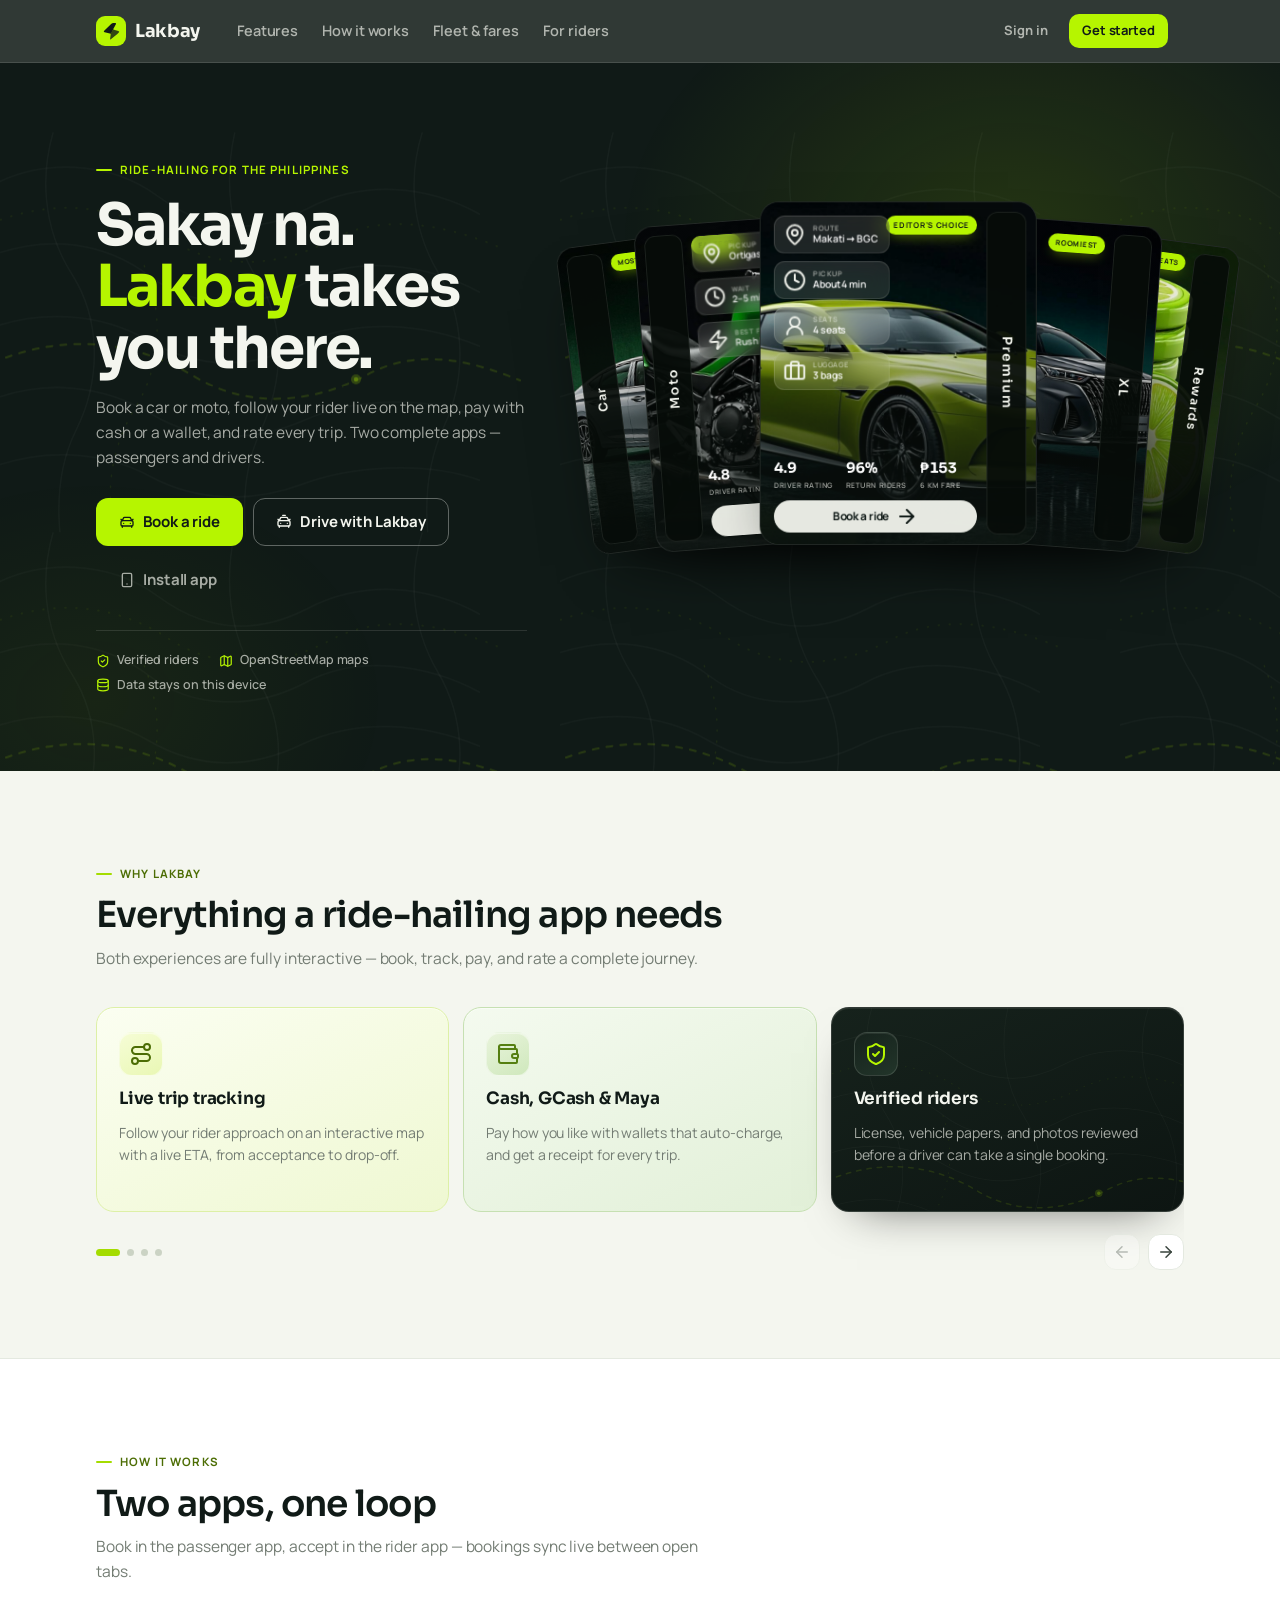
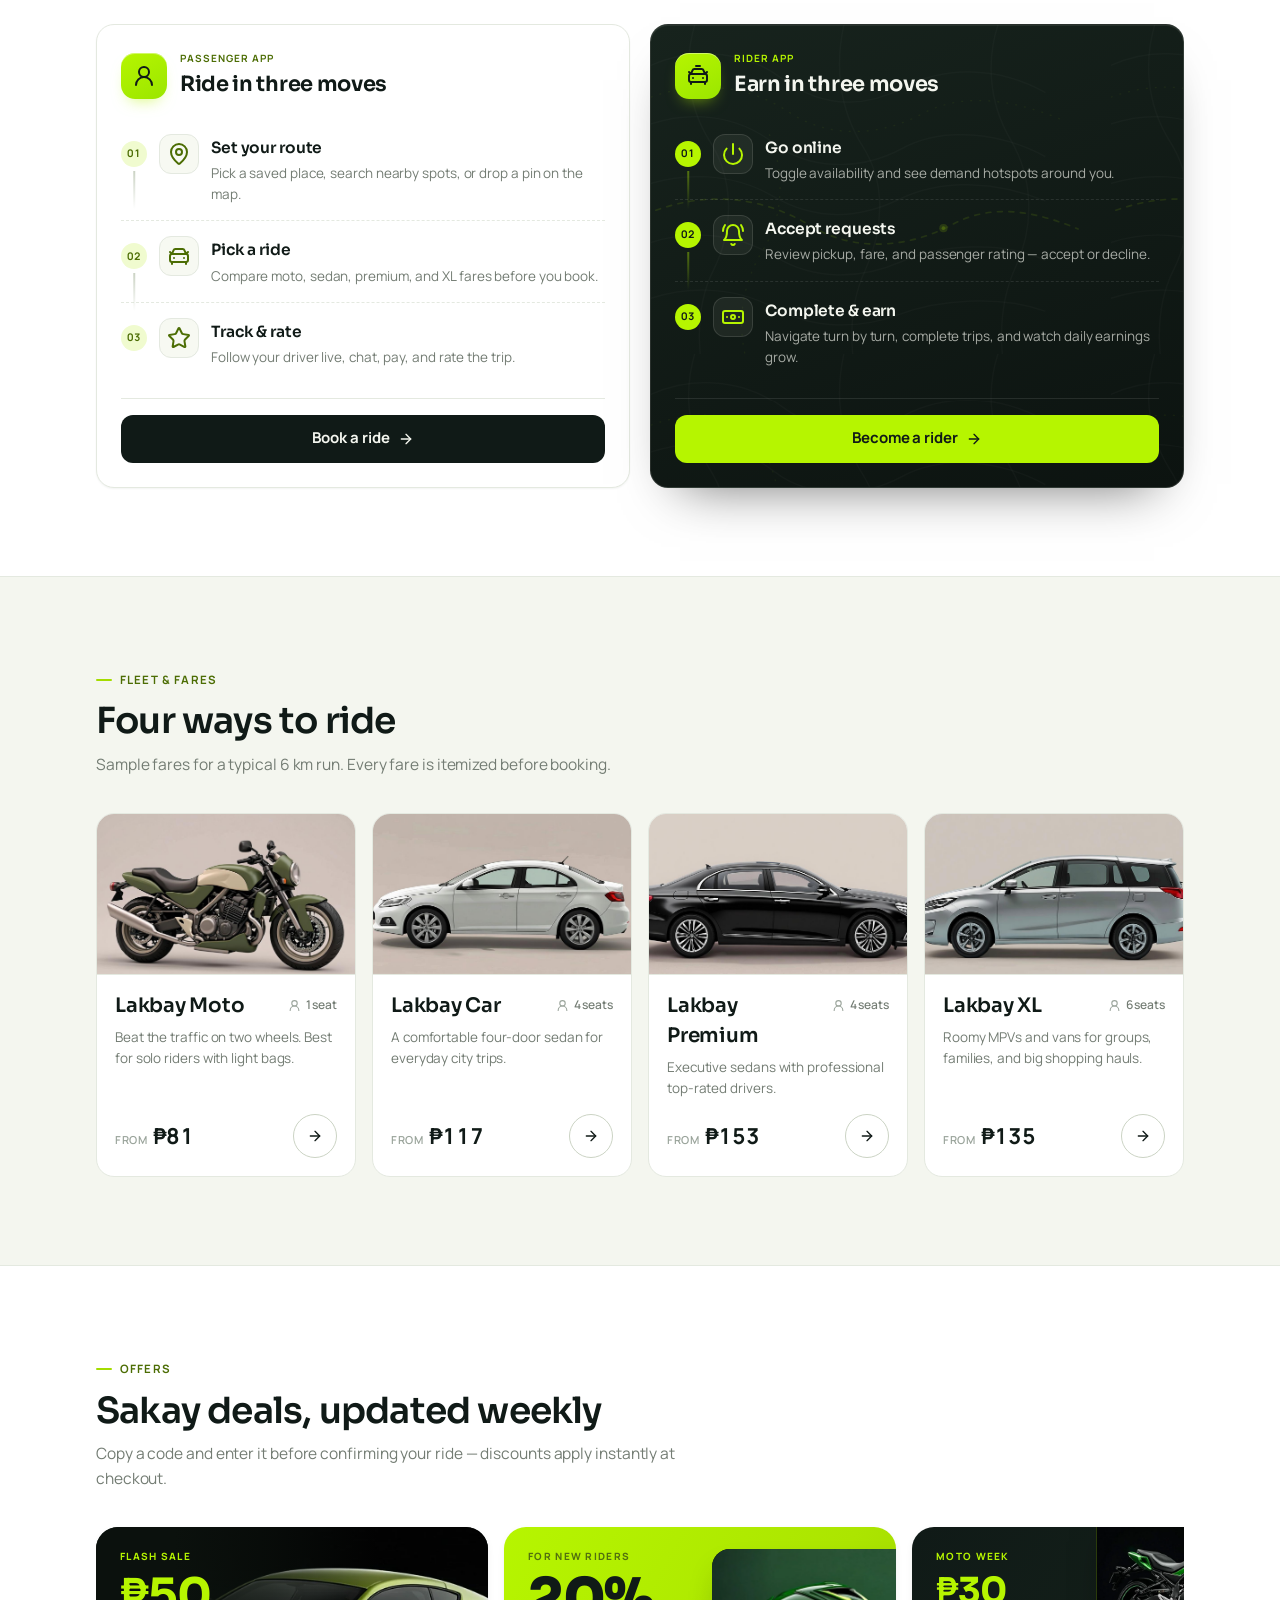
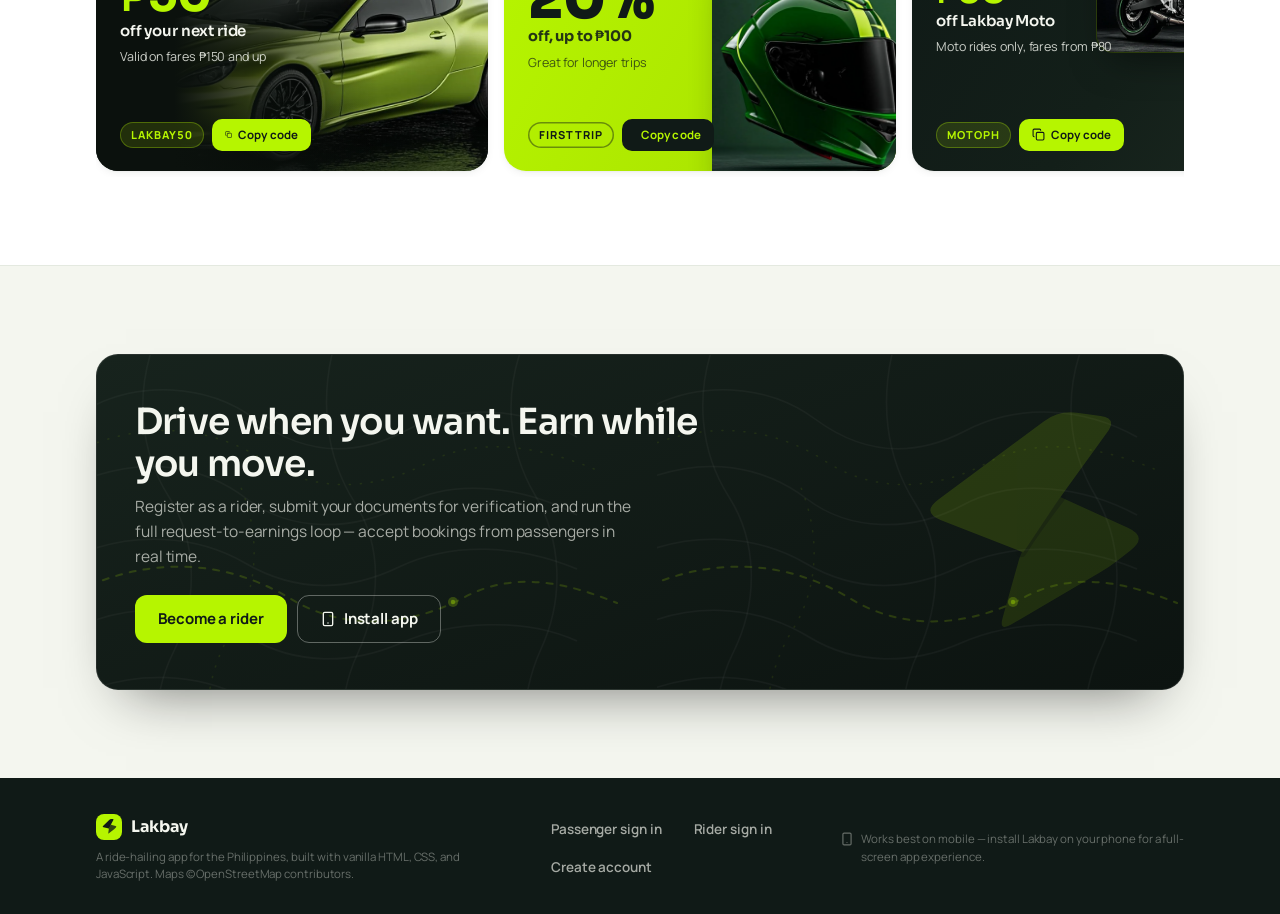
==== index.html @ 4a98565a "Initial commit: Lakbay ride-hailing web app with CI/CD" ====
<!DOCTYPE html>
<html lang="en">
<head>
  <meta charset="UTF-8" />
  <meta name="viewport" content="width=device-width, initial-scale=1, viewport-fit=cover" />
  <meta name="description" content="Lakbay — book rides across the city or drive and earn with the Lakbay rider app." />
  <title>Lakbay — Your ride, anywhere in the city</title>
  <meta name="theme-color" content="#101A17" />
  <link rel="icon" href="assets/logo/favicon.svg" type="image/svg+xml" />
  <link rel="manifest" href="manifest.webmanifest" />
  <link rel="apple-touch-icon" href="assets/logo/apple-touch-icon.png" />
  <meta property="og:title" content="Lakbay — Your ride, anywhere in the city" />
  <meta property="og:description" content="Book rides across the city or drive and earn with the Lakbay rider app." />
  <meta property="og:image" content="assets/brand-kit/lakbay-og-image.png" />
  <meta name="mobile-web-app-capable" content="yes" />
  <meta name="apple-mobile-web-app-capable" content="yes" />
  <meta name="apple-mobile-web-app-status-bar-style" content="default" />
  <meta name="apple-mobile-web-app-title" content="Lakbay" />
  <!-- Self-hosted typography — Sora + Manrope (no third-party CDN) -->
  <link rel="preload" href="assets/fonts/manrope-latin-wght-normal.woff2" as="font" type="font/woff2" crossorigin />
  <link rel="preload" href="assets/fonts/sora-latin-wght-normal.woff2" as="font" type="font/woff2" crossorigin />
  <link rel="stylesheet" href="css/fonts.css" />
  <link rel="stylesheet" href="css/global.css" />
  <link rel="stylesheet" href="css/components.css" />
  <link rel="stylesheet" href="css/landing.css" />
  <script src="vendor/lucide.min.js"></script>
</head>
<body>
  <!-- All landing + auth views are rendered into #auth-root by js/auth/main.js -->
  <div id="auth-root"></div>
  <script>if ('serviceWorker' in navigator) { window.addEventListener('load', function () { navigator.serviceWorker.register('sw.js', { scope: './' }).catch(function () {}); }); }</script>
  <script type="module" src="js/auth/main.js"></script>
</body>
</html>
---- css/fonts.css ----
/* ==========================================================================
   Lakbay — Self-hosted typography
   Sora (display) + Manrope (UI) as local variable woff2 files — no Google
   Fonts CDN, works offline (service-worker cached), zero third-party calls.

   Files: assets/fonts/{family}-{subset}-wght-normal.woff2 (variable weight)
   Scale: Sora 100–800 wght axis / Manrope 200–800 wght axis, so every
   weight used by the design system (400/500/550/600/650/700/800) renders
   from a single file per subset.

   Both faces are licensed under the SIL Open Font License 1.1
   (Sora © Jonathan Barnbrook; Manrope © Mikhail Sharanda).
   ========================================================================== */

/* ---------- Sora — display face: hero, section & card headings, brand word ---------- */
@font-face {
  font-family: "Sora";
  font-style: normal;
  font-weight: 100 800;
  font-display: swap;
  src: url("../assets/fonts/sora-latin-ext-wght-normal.woff2") format("woff2");
  unicode-range: U+0100-02BA, U+02BD-02C5, U+02C7-02CC, U+02CE-02D7, U+02DD-02FF, U+0304, U+0308, U+0329, U+1D00-1DBF, U+1E00-1E9F, U+1EF2-1EFF, U+2020, U+20A0-20AB, U+20AD-20C0, U+2113, U+2C60-2C7F, U+A720-A7FF;
}
@font-face {
  font-family: "Sora";
  font-style: normal;
  font-weight: 100 800;
  font-display: swap;
  src: url("../assets/fonts/sora-latin-wght-normal.woff2") format("woff2");
  unicode-range: U+0000-00FF, U+0131, U+0152-0153, U+02BB-02BC, U+02C6, U+02DA, U+02DC, U+0304, U+0308, U+0329, U+2000-206F, U+20AC, U+2122, U+2191, U+2193, U+2212, U+2215, U+FEFF, U+FFFD;
}

/* ---------- Manrope — UI face: body, navigation, buttons, prices ---------- */
@font-face {
  font-family: "Manrope";
  font-style: normal;
  font-weight: 200 800;
  font-display: swap;
  src: url("../assets/fonts/manrope-latin-ext-wght-normal.woff2") format("woff2");
  unicode-range: U+0100-02BA, U+02BD-02C5, U+02C7-02CC, U+02CE-02D7, U+02DD-02FF, U+0304, U+0308, U+0329, U+1D00-1DBF, U+1E00-1E9F, U+1EF2-1EFF, U+2020, U+20A0-20AB, U+20AD-20C0, U+2113, U+2C60-2C7F, U+A720-A7FF;
}
@font-face {
  font-family: "Manrope";
  font-style: normal;
  font-weight: 200 800;
  font-display: swap;
  src: url("../assets/fonts/manrope-latin-wght-normal.woff2") format("woff2");
  unicode-range: U+0000-00FF, U+0131, U+0152-0153, U+02BB-02BC, U+02C6, U+02DA, U+02DC, U+0304, U+0308, U+0329, U+2000-206F, U+20AC, U+2122, U+2191, U+2193, U+2212, U+2215, U+FEFF, U+FFFD;
}
---- css/global.css ----
/* ==========================================================================
   Lakbay — Global design system
   Tokens, reset, typography, motion system, app shell layout, utilities.
   Brand: Electric Lime (#B6F500) on Midnight Green (#101A17) + Ice White
   (#F4F6EF). Type: Sora (display) / Manrope (UI).
   Design principles: lime is a strategic highlight, never wallpaper;
   dark foundations carry the premium feel; light surfaces stay clean.
   ========================================================================== */

/* ---------- Tokens ---------- */
:root {
  /* Electric Lime — the brand highlight. Fills, active states, map routes.
     Never used as large background on light pages, never behind white text. */
  --c-primary: #B6F500;
  --c-primary-hover: #A4DC00;
  --c-primary-ink: #4C6D04;   /* lime-family ink for text/icons on light surfaces */
  --c-primary-soft: #F0FBCF;  /* soft lime wash — focus rings, selected rows */
  --c-primary-softer: #F8FEE6;
  /* Legacy aliases — old token names kept until every rule is migrated */
  --c-primary-strong: #A4DC00;
  --c-primary-deep: #4C6D04;

  /* Midnight foundation — dark bands, footer, CTA, dark cards */
  --c-dark: #101A17;
  --c-dark-2: #202B25;
  --c-dark-3: #2C3A32;
  --c-on-dark: #F4F6EF;
  --c-on-dark-2: rgba(244, 246, 239, 0.66);
  --c-on-dark-3: rgba(244, 246, 239, 0.38);
  --c-line-dark: rgba(244, 246, 239, 0.12);

  /* Warm accent — ratings and financial highlights only */
  --c-accent: #E8A13A;
  --c-accent-soft: #FBF1E1;
  --c-accent-strong: #B7791F;

  /* Ink (text) — midnight doubles as the ink color */
  --c-ink: #101A17;
  --c-ink-2: #39443D;
  --c-ink-3: #737C73;
  --c-ink-4: #9AA49B;

  /* Lines & surfaces */
  --c-line: #E4E9E0;
  --c-line-strong: #CBD3C4;
  --c-bg: #F4F6EF;
  --c-surface: #FFFFFF;
  --c-surface-2: #F7F9F2;
  --c-surface-3: #ECF0E5;

  /* Semantic */
  --c-success: #557F11;
  --c-success-soft: #F0FAD6;
  --c-danger: #D14343;
  --c-danger-soft: #FBE9E9;
  --c-warn: #B7791F;
  --c-warn-soft: #FBF0DC;
  --c-info-soft: #F0F2EC;

  /* Radii — buttons/inputs 10–14, cards 16–24, overlays 18–24 */
  --r-xs: 6px;
  --r-sm: 10px;
  --r-md: 12px;
  --r-lg: 18px;
  --r-xl: 22px;
  --r-full: 999px;

  /* Shadows — quiet, layered, rare */
  --sh-1: 0 1px 2px rgba(23, 34, 29, 0.05);
  --sh-2: 0 1px 2px rgba(23, 34, 29, 0.04), 0 3px 10px -2px rgba(23, 34, 29, 0.08);
  --sh-3: 0 4px 12px -2px rgba(23, 34, 29, 0.08), 0 20px 44px -16px rgba(23, 34, 29, 0.2);
  --sh-pop: 0 0 0 1px var(--c-line), 0 12px 32px -8px rgba(23, 34, 29, 0.16);

  /* Type — Sora (display) + Manrope (UI), self-hosted in assets/fonts */
  --font-ui: "Manrope", "Segoe UI", system-ui, -apple-system, sans-serif;
  --font-display: "Sora", "Manrope", "Segoe UI", system-ui, sans-serif;
  --fs-xs: 11.5px;
  --fs-sm: 12.75px;
  --fs-md: 14px;
  --fs-lg: 15.5px;
  --fs-xl: 18px;
  --fs-2xl: 22px;
  --fs-3xl: 28px;

  /* Typography scale — the Lakbay type ramp
     Hero heading    Sora 700    48–64px   (clamp floors at 36px on small screens)
     Section heading Sora 600    30–36px
     Card heading    Sora 600    20–24px
     Navigation      Manrope 600 14–15px
     Body text       Manrope 400 14–16px   (--fs-md / --fs-lg)
     Buttons         Manrope 700 14–15px
     Prices          Manrope 700 20–28px */
  --fs-hero: clamp(36px, 5.6vw, 64px);
  --fs-section: clamp(26px, 3.1vw, 36px);
  --fs-card-h: 20px;
  --fs-nav: 14.5px;
  --fs-btn: 14.5px;
  --fs-price: 22px;

  /* Spacing scale — 4 · 8 · 12 · 16 · 24 · 32 · 48 · 64 */
  --space-1: 4px;
  --space-2: 8px;
  --space-3: 12px;
  --space-4: 16px;
  --space-5: 24px;
  --space-6: 32px;
  --space-7: 48px;
  --space-8: 64px;

  /* Motion system — durations */
  --motion-instant: 100ms;
  --motion-fast: 150ms;
  --motion-normal: 220ms;
  --motion-moderate: 320ms;
  --motion-slow: 450ms;

  /* Motion system — easing */
  --ease-standard: cubic-bezier(0.2, 0, 0, 1);
  --ease-enter: cubic-bezier(0, 0, 0.2, 1);
  --ease-exit: cubic-bezier(0.4, 0, 1, 1);
  --ease-emphasized: cubic-bezier(0.2, 0.8, 0.2, 1);

  /* Motion system — distances */
  --motion-distance-sm: 6px;
  --motion-distance-md: 14px;
  --motion-distance-lg: 24px;

  /* Legacy aliases (kept so existing rules transition smoothly) */
  --tr-fast: var(--motion-fast) var(--ease-standard);
  --tr-med: var(--motion-normal) var(--ease-standard);

  /* Layout */
  --sidebar-w: 232px;
  --header-h: 58px;
  --bottomnav-h: 60px;
}

/* ---------- Reset ---------- */
*, *::before, *::after { box-sizing: border-box; }
* { margin: 0; padding: 0; }
html { -webkit-text-size-adjust: 100%; scroll-behavior: smooth; }
body {
  font-family: var(--font-ui);
  font-size: var(--fs-md);
  line-height: 1.5;
  letter-spacing: -0.006em;
  color: var(--c-ink);
  background: var(--c-bg);
  -webkit-font-smoothing: antialiased;
  text-rendering: optimizeLegibility;
}
img, svg, video { display: block; max-width: 100%; }
button, input, select, textarea { font: inherit; color: inherit; letter-spacing: inherit; }
button { background: none; border: 0; cursor: pointer; }
a { color: var(--c-primary-ink); text-decoration: none; }
a:hover { text-decoration: underline; }
ul, ol { list-style: none; }
strong { font-weight: 650; }
:focus-visible { outline: 2px solid var(--c-primary-hover); outline-offset: 2px; border-radius: 4px; }
::selection { background: rgba(182, 245, 0, 0.35); color: var(--c-dark); }
::placeholder { color: var(--c-ink-4); opacity: 1; }
[hidden] { display: none !important; }

/* Scrollbars */
* { scrollbar-width: thin; scrollbar-color: var(--c-line-strong) transparent; }
*::-webkit-scrollbar { width: 8px; height: 8px; }
*::-webkit-scrollbar-track { background: transparent; }
*::-webkit-scrollbar-thumb { background: var(--c-line-strong); border-radius: var(--r-full); }
*::-webkit-scrollbar-thumb:hover { background: var(--c-ink-4); }

/* Section headings use the display face */
h1, h2, h3 { font-family: var(--font-display); }

/* ---------- Typography scale ---------- */
.t-display { font-family: var(--font-display); font-size: var(--fs-3xl); font-weight: 700; letter-spacing: -0.022em; line-height: 1.15; }
.t-title   { font-family: var(--font-display); font-size: var(--fs-2xl); font-weight: 600; letter-spacing: -0.018em; line-height: 1.22; }
.t-h2      { font-family: var(--font-display); font-size: var(--fs-xl); font-weight: 600; letter-spacing: -0.014em; line-height: 1.28; }
.t-h3      { font-family: var(--font-display); font-size: var(--fs-lg); font-weight: 600; line-height: 1.32; }
.t-body    { font-size: var(--fs-md); font-weight: 400; }
.t-small   { font-size: var(--fs-sm); color: var(--c-ink-3); }
.t-xs      { font-size: var(--fs-xs); color: var(--c-ink-4); }
.t-muted   { color: var(--c-ink-3); }
.t-strong  { font-weight: 600; }
.t-num     { font-variant-numeric: tabular-nums; }

/* Small-caps section label — typography instead of pills */
.t-overline {
  font-size: 11px; font-weight: 650; letter-spacing: 0.08em;
  text-transform: uppercase; color: var(--c-ink-4);
}

/* ---------- Layout primitives ---------- */
.page { min-height: 100vh; display: flex; flex-direction: column; }
.container { width: 100%; max-width: 1128px; margin: 0 auto; padding: 0 20px; }
.row { display: flex; align-items: center; gap: 10px; }
.row-between { display: flex; align-items: center; justify-content: space-between; gap: 10px; }
.col { display: flex; flex-direction: column; gap: 10px; }
.grid { display: grid; gap: 12px; }
.grow { flex: 1 1 auto; min-width: 0; }
.spacer { flex: 1; }
.stack-4 > * + * { margin-top: 4px; }
.stack-8 > * + * { margin-top: 8px; }
.stack-12 > * + * { margin-top: 12px; }
.stack-16 > * + * { margin-top: 16px; }
.stack-24 > * + * { margin-top: 24px; }
.mt-4 { margin-top: 4px; } .mt-8 { margin-top: 8px; } .mt-12 { margin-top: 12px; }
.mt-16 { margin-top: 16px; } .mt-24 { margin-top: 24px; }
.mb-8 { margin-bottom: 8px; } .mb-12 { margin-bottom: 12px; } .mb-16 { margin-bottom: 16px; }
.center { text-align: center; }
.nowrap { white-space: nowrap; }
.clamp-1 { overflow: hidden; text-overflow: ellipsis; white-space: nowrap; }
.clamp-2 { display: -webkit-box; -webkit-line-clamp: 2; -webkit-box-orient: vertical; overflow: hidden; }
.hide-mobile { display: initial; }
.only-mobile { display: none; }

/* Section header pattern */
.section-head { display: flex; align-items: baseline; justify-content: space-between; gap: 12px; margin: 22px 0 10px; }
.section-head h3 { font-size: var(--fs-lg); font-weight: 600; letter-spacing: -0.01em; }

/* Visually hidden (a11y) */
.sr-only {
  position: absolute; width: 1px; height: 1px; margin: -1px;
  clip: rect(0 0 0 0); overflow: hidden; white-space: nowrap; border: 0; padding: 0;
}

/* ==========================================================================
   MOTION SYSTEM — shared keyframes & entrance choreography
   ========================================================================== */
@keyframes lb-fade-up {
  from { opacity: 0; transform: translateY(var(--motion-distance-md)); }
  to   { opacity: 1; transform: translateY(0); }
}
@keyframes lb-fade-in {
  from { opacity: 0; }
  to   { opacity: 1; }
}
@keyframes lb-scale-in {
  from { opacity: 0; transform: scale(0.97); }
  to   { opacity: 1; transform: scale(1); }
}

/* Page-load entrance: header settles first, content follows in sequence.
   Runs once per reload; internal navigation uses view transitions instead. */
.lb-boot .lb-header { animation: lb-fade-in var(--motion-normal) var(--ease-enter) both; }
.lb-boot .lb-hero .lb-hero-copy > * { animation: lb-fade-up var(--motion-moderate) var(--ease-enter) both; }
.lb-boot .lb-hero .lb-hero-copy > *:nth-child(1) { animation-delay: 40ms; }
.lb-boot .lb-hero .lb-hero-copy > *:nth-child(2) { animation-delay: 90ms; }
.lb-boot .lb-hero .lb-hero-copy > *:nth-child(3) { animation-delay: 140ms; }
.lb-boot .lb-hero .lb-hero-copy > *:nth-child(4) { animation-delay: 190ms; }
.lb-boot .lb-hero .lb-hero-copy > *:nth-child(5) { animation-delay: 240ms; }
.lb-boot .lb-hero .lb-hero-art { animation: lb-fade-up var(--motion-slow) var(--ease-enter) 160ms both; }
.lb-boot .lb-auth-card { animation: lb-fade-up var(--motion-moderate) var(--ease-enter) both; }

/* App shell entrance */
.app-boot .app-sidebar { animation: lb-fade-in var(--motion-normal) var(--ease-enter) both; }
.app-boot .app-header { animation: lb-fade-in var(--motion-normal) var(--ease-enter) both; }
.app-boot .app-bottomnav { animation: lb-fade-in var(--motion-normal) var(--ease-enter) both; }
.app-boot .app-view > .cl-stack > *,
.app-boot .app-view > .rd-stack > *,
.app-boot .app-view > * { animation: lb-fade-up var(--motion-moderate) var(--ease-enter) both; }
.app-boot .app-view > .cl-stack > *:nth-child(1), .app-boot .app-view > .rd-stack > *:nth-child(1), .app-boot .app-view > *:nth-child(1) { animation-delay: 30ms; }
.app-boot .app-view > .cl-stack > *:nth-child(2), .app-boot .app-view > .rd-stack > *:nth-child(2), .app-boot .app-view > *:nth-child(2) { animation-delay: 70ms; }
.app-boot .app-view > .cl-stack > *:nth-child(3), .app-boot .app-view > .rd-stack > *:nth-child(3), .app-boot .app-view > *:nth-child(3) { animation-delay: 110ms; }
.app-boot .app-view > .cl-stack > *:nth-child(4), .app-boot .app-view > .rd-stack > *:nth-child(4), .app-boot .app-view > *:nth-child(4) { animation-delay: 150ms; }
.app-boot .app-view > .cl-stack > *:nth-child(n+5), .app-boot .app-view > .rd-stack > *:nth-child(n+5) { animation-delay: 190ms; }
.app-boot.app-ready .app-view > * { animation: none; }

/* Scroll reveal — subtle, opt-in via [data-reveal] */
[data-reveal] { opacity: 0; transform: translateY(var(--motion-distance-md)); }
[data-reveal].revealed {
  opacity: 1; transform: translateY(0);
  transition: opacity var(--motion-moderate) var(--ease-enter), transform var(--motion-moderate) var(--ease-enter);
  transition-delay: var(--reveal-delay, 0ms);
}
.no-io [data-reveal] { opacity: 1; transform: none; }

/* View Transitions API — subtle cross-fade with slight rise */
@view-transition { navigation: auto; }
::view-transition-old(view-root) { animation: vt-out var(--motion-fast) var(--ease-exit) both; }
::view-transition-new(view-root) { animation: vt-in var(--motion-normal) var(--ease-enter) both; }
@keyframes vt-out { to { opacity: 0; transform: translateY(-4px); } }
@keyframes vt-in { from { opacity: 0; transform: translateY(6px); } }
::view-transition-old(root), ::view-transition-new(root) { animation-duration: var(--motion-fast); }

/* ---------- Reduced motion ---------- */
@media (prefers-reduced-motion: reduce) {
  *, *::before, *::after {
    scroll-behavior: auto !important;
    animation-duration: 0.01ms !important;
    animation-iteration-count: 1 !important;
    transition-duration: 0.01ms !important;
  }
  [data-reveal] { opacity: 1; transform: none; }
}

/* ---------- App shell (client.html / rider.html) ---------- */
.app-shell { min-height: 100vh; display: flex; background: var(--c-bg); }
.app-sidebar {
  display: none;
  width: var(--sidebar-w); flex-shrink: 0;
  background: var(--c-surface);
  border-right: 1px solid var(--c-line);
  position: sticky; top: 0;
  height: 100vh;
  flex-direction: column;
  padding: 16px 14px;
}
.app-sidebar .brand { display: flex; align-items: center; gap: 10px; padding: 4px 8px 18px; }
.app-sidebar nav { display: flex; flex-direction: column; gap: 2px; flex: 1; }
.app-sidebar .side-foot { border-top: 1px solid var(--c-line); padding-top: 12px; margin-top: 12px; display: flex; flex-direction: column; gap: 3px; }

.nav-item {
  display: flex; align-items: center; gap: 11px;
  padding: 9px 12px; border-radius: var(--r-md);
  font-size: var(--fs-md); font-weight: 500; color: var(--c-ink-3);
  transition: background var(--motion-fast) var(--ease-standard), color var(--motion-fast) var(--ease-standard);
  width: 100%; text-align: left;
}
.nav-item i, .nav-item svg { width: 18px; height: 18px; flex-shrink: 0; transition: color var(--motion-fast) var(--ease-standard); }
.nav-item:hover { background: var(--c-surface-2); color: var(--c-ink); text-decoration: none; }
.nav-item.active { background: var(--c-primary-soft); color: var(--c-primary-deep); font-weight: 600; }
.nav-item.active i, .nav-item.active svg { color: var(--c-primary-ink); }
.nav-item .nav-badge {
  margin-left: auto; background: var(--c-danger); color: #fff;
  font-size: 10.5px; font-weight: 600; min-width: 18px; height: 18px;
  border-radius: var(--r-full); display: inline-flex; align-items: center; justify-content: center; padding: 0 5px;
}

.app-main { flex: 1 1 auto; min-width: 0; display: flex; flex-direction: column; }
.app-header {
  position: sticky; top: 0; z-index: 40;
  height: calc(var(--header-h) + env(safe-area-inset-top, 0px));
  background: rgba(255, 255, 255, 0.88);
  backdrop-filter: blur(12px);
  -webkit-backdrop-filter: blur(12px);
  border-bottom: 1px solid var(--c-line);
  display: flex; align-items: center; gap: 10px;
  padding: 0 16px;
  padding-top: env(safe-area-inset-top, 0px);
}
.app-header .hdr-title { font-size: var(--fs-lg); font-weight: 600; letter-spacing: -0.01em; }
.app-header .hdr-sub { font-size: var(--fs-xs); color: var(--c-ink-4); }
.app-view { flex: 1 1 auto; min-width: 0; padding: 18px 16px 28px; view-transition-name: view-root; }
.app-view--flush { padding: 0; }

.app-bottomnav {
  position: fixed; bottom: 0; left: 0; right: 0; z-index: 40;
  height: calc(var(--bottomnav-h) + env(safe-area-inset-bottom, 0px));
  padding-bottom: env(safe-area-inset-bottom, 0px);
  background: rgba(255, 255, 255, 0.94);
  backdrop-filter: blur(12px);
  -webkit-backdrop-filter: blur(12px);
  border-top: 1px solid var(--c-line);
  display: flex; align-items: stretch;
}
.app-bottomnav a, .app-bottomnav button {
  flex: 1; display: flex; flex-direction: column; align-items: center; justify-content: center;
  gap: 3px; font-size: 10.5px; font-weight: 550; color: var(--c-ink-4);
  position: relative; transition: color var(--motion-fast) var(--ease-standard);
}
.app-bottomnav i, .app-bottomnav svg { width: 20px; height: 20px; transition: transform var(--motion-normal) var(--ease-emphasized); }
.app-bottomnav .active { color: var(--c-primary-deep); }
.app-bottomnav .active i, .app-bottomnav .active svg { transform: translateY(-1px); }
.app-bottomnav .nav-badge {
  position: absolute; top: 7px; left: calc(50% + 4px);
  background: var(--c-danger); color: #fff; font-size: 9.5px; font-weight: 600;
  min-width: 16px; height: 16px; border-radius: var(--r-full);
  display: inline-flex; align-items: center; justify-content: center; padding: 0 4px;
}

@media (min-width: 1024px) {
  .app-sidebar { display: flex; }
  .app-bottomnav { display: none; }
  .app-view { padding: 24px 28px 40px; }
  .app-header { padding: 0 28px; }
}
@media (max-width: 599px) {
  .hide-mobile { display: none !important; }
  .only-mobile { display: initial; }
  .app-view:not(.app-view--flush) { padding-bottom: calc(var(--bottomnav-h) + env(safe-area-inset-bottom, 0px) + 20px); }
}

/* ---------- Brand ---------- */
.brand-logo { display: inline-flex; align-items: center; gap: 9px; }
.brand-logo .logo-mark {
  width: 28px; height: 28px; border-radius: 9px;
  background: var(--c-dark); color: var(--c-lime, var(--c-primary));
  display: inline-flex; align-items: center; justify-content: center;
  flex-shrink: 0;
}
.brand-logo .logo-mark svg { width: 16px; height: 16px; }
.brand-logo .logo-word { font-family: var(--font-display); font-size: 16.5px; font-weight: 700; letter-spacing: -0.02em; color: var(--c-ink); }
.brand-logo .logo-word em { font-style: normal; color: inherit; }
.brand-logo.on-dark .logo-word { color: #fff; }

/* ==========================================================================
   BRAND ASSET KIT — reusable graphic elements
   Motion streaks · route pattern · oversized bolt · directional stripes
   These keep Lakbay's surfaces feeling like one designed system.
   ========================================================================== */

/* Motion streaks — diagonal soft tubes for hero banners & dividers */
.brand-streaks {
  position: relative; overflow: hidden;
}
.brand-streaks::before {
  content: ""; position: absolute; inset: 0; pointer-events: none;
  background:
    radial-gradient(120px 120px at 85% 12%, rgba(182, 245, 0, 0.14), transparent 70%),
    repeating-linear-gradient(118deg,
      transparent 0 90px,
      rgba(244, 246, 239, 0.05) 90px 108px,
      transparent 108px 210px,
      rgba(182, 245, 0, 0.06) 210px 222px);
}

/* Route pattern — topographic-style route lines for dark bands.
   Ships as assets/brand/pattern-route.svg (light strokes on transparent). */
.brand-routes {
  position: relative; overflow: hidden;
}
.brand-routes::before {
  content: ""; position: absolute; inset: 0; pointer-events: none;
  background-image: url("../assets/brand/pattern-route.svg");
  background-size: 560px auto; background-repeat: repeat;
  opacity: 0.55;
}

/* Directional stripes — lime sweep for transitions & card edges */
.brand-sweep {
  position: relative; overflow: hidden;
}
.brand-sweep::after {
  content: ""; position: absolute; right: -12%; top: -40%; bottom: -40%; width: 34%;
  transform: rotate(24deg);
  background: linear-gradient(180deg, rgba(182, 245, 0, 0), rgba(182, 245, 0, 0.16), rgba(182, 245, 0, 0));
  pointer-events: none;
}

/* Oversized bolt watermark — campaign cards & brand storytelling.
   Pass color via `color`; size via font-size on the class root. */
.brand-bolt-mark {
  position: absolute; pointer-events: none; line-height: 0;
  opacity: 0.1;
}
.brand-bolt-mark svg { width: 100%; height: 100%; fill: currentColor; }

/* ---------- Location chip (header) ---------- */
.loc-chip {
  display: inline-flex; align-items: center; gap: 7px;
  max-width: 300px; padding: 6px 12px 6px 9px;
  background: var(--c-surface-2); border: 1px solid var(--c-line);
  border-radius: var(--r-full); font-size: var(--fs-sm); color: var(--c-ink-2);
  cursor: pointer; transition: border-color var(--motion-fast) var(--ease-standard), background var(--motion-fast) var(--ease-standard);
}
.loc-chip:hover { border-color: var(--c-line-strong); background: var(--c-surface-3); }
.loc-chip i, .loc-chip svg { width: 14px; height: 14px; color: var(--c-primary-ink); flex-shrink: 0; }
.loc-chip .loc-text { overflow: hidden; text-overflow: ellipsis; white-space: nowrap; }

/* ---------- Sim / demo disclosure ---------- */
.demo-note {
  display: flex; align-items: flex-start; gap: 8px;
  font-size: var(--fs-xs); color: var(--c-ink-3);
  background: var(--c-surface-2);
  border: 1px solid var(--c-line);
  padding: 9px 12px; border-radius: var(--r-md);
  line-height: 1.5;
}
.demo-note i, .demo-note svg { width: 13px; height: 13px; margin-top: 2px; flex-shrink: 0; color: var(--c-ink-4); }
.demo-note strong { color: var(--c-ink-2); font-weight: 600; }
---- css/components.css ----
/* ==========================================================================
   Lakbay — Reusable components
   Buttons, inputs, cards, badges, tabs, modals, sheets, toasts, etc.
   Refined: quieter surfaces, precise states, purposeful motion.
   ========================================================================== */

/* ---------- Buttons ---------- */
.btn {
  display: inline-flex; align-items: center; justify-content: center; gap: 8px;
  min-height: 42px; padding: 0 17px;
  border-radius: var(--r-md); border: 1px solid transparent;
  font-size: var(--fs-btn); font-weight: 700; letter-spacing: -0.006em;
  transition:
    background var(--motion-fast) var(--ease-standard),
    border-color var(--motion-fast) var(--ease-standard),
    box-shadow var(--motion-fast) var(--ease-standard),
    color var(--motion-fast) var(--ease-standard),
    transform var(--motion-instant) var(--ease-standard);
  user-select: none; white-space: nowrap;
}
.btn:active:not(:disabled) { transform: scale(0.98); }
.btn:disabled, .btn[aria-disabled="true"] { opacity: 0.5; cursor: not-allowed; transform: none; }
.btn i, .btn svg { width: 16px; height: 16px; flex-shrink: 0; }

.btn--primary { background: var(--c-primary); color: var(--c-dark); }
.btn--primary:hover:not(:disabled) { background: var(--c-primary-hover); }
.btn--primary.btn--loading::after { border-color: rgba(16, 26, 23, 0.25); border-top-color: var(--c-dark); }
.btn--accent { background: var(--c-accent-strong); color: #fff; }
.btn--accent:hover:not(:disabled) { background: #9A6818; }
.btn--dark { background: var(--c-dark); color: var(--c-on-dark); }
.btn--dark:hover:not(:disabled) { background: #1A2721; }
.btn--danger { background: var(--c-danger); color: #fff; }
.btn--danger:hover:not(:disabled) { background: #B93A3A; }
.btn--outline { background: var(--c-surface); border-color: var(--c-line-strong); color: var(--c-ink); }
.btn--outline:hover:not(:disabled) { border-color: var(--c-ink-4); background: var(--c-surface-2); }
.btn--ghost { background: transparent; color: var(--c-primary-ink); }
.btn--ghost:hover:not(:disabled) { background: var(--c-primary-soft); }
.btn--ghost-danger { background: transparent; color: var(--c-danger); }
.btn--ghost-danger:hover:not(:disabled) { background: var(--c-danger-soft); }
.btn--soft { background: var(--c-primary-soft); color: #3D5803; }
.btn--soft:hover:not(:disabled) { background: #E4F5B4; }
.btn--sm { min-height: 34px; padding: 0 12px; font-size: 13px; border-radius: var(--r-sm); gap: 6px; }
.btn--sm i, .btn--sm svg { width: 14px; height: 14px; }
.btn--lg { min-height: 48px; padding: 0 22px; font-size: 15px; }
.btn--block { width: 100%; }
.btn--loading { position: relative; color: transparent !important; pointer-events: none; }
.btn--loading::after {
  content: ""; position: absolute; inset: 0; margin: auto;
  width: 17px; height: 17px; border-radius: 50%;
  border: 2px solid rgba(255,255,255,0.35); border-top-color: #fff;
  animation: spin 0.7s linear infinite;
}
.btn--outline.btn--loading::after, .btn--ghost.btn--loading::after, .btn--soft.btn--loading::after {
  border-color: rgba(76, 109, 4, 0.25); border-top-color: var(--c-primary-ink);
}
@keyframes spin { to { transform: rotate(360deg); } }

.icon-btn {
  width: 36px; height: 36px; flex-shrink: 0;
  display: inline-flex; align-items: center; justify-content: center;
  border-radius: var(--r-md); color: var(--c-ink-2);
  border: 1px solid transparent; position: relative;
  transition: background var(--motion-fast) var(--ease-standard), border-color var(--motion-fast) var(--ease-standard);
}
.icon-btn:hover { background: var(--c-surface-2); color: var(--c-ink); }
.icon-btn i, .icon-btn svg { width: 18px; height: 18px; }
.icon-btn--bordered { border-color: var(--c-line); background: var(--c-surface); }
.icon-btn .dot-badge {
  position: absolute; top: 4px; right: 4px;
  min-width: 16px; height: 16px; padding: 0 4px;
  background: var(--c-danger); color: #fff; border-radius: var(--r-full);
  font-size: 9.5px; font-weight: 600; font-style: normal;
  display: inline-flex; align-items: center; justify-content: center;
  border: 2px solid var(--c-surface);
}
.icon-btn .dot-badge.dot-only { min-width: 9px; width: 9px; height: 9px; padding: 0; right: 7px; top: 7px; }

/* ---------- Form fields ---------- */
.field { display: flex; flex-direction: column; gap: 6px; margin-bottom: 4px; }
.field > label { font-size: var(--fs-sm); font-weight: 600; color: var(--c-ink-2); }
.field > label .req { color: var(--c-danger); margin-left: 2px; }
.input-wrap { position: relative; display: flex; align-items: center; }
.input-wrap > i, .input-wrap > svg {
  position: absolute; left: 12px; width: 16px; height: 16px; color: var(--c-ink-4); pointer-events: none;
}
.input, .select, .textarea {
  width: 100%; min-height: 42px; padding: 9px 12px;
  background: var(--c-surface); border: 1px solid var(--c-line-strong);
  border-radius: var(--r-md); font-size: var(--fs-md); color: var(--c-ink);
  transition: border-color var(--motion-fast) var(--ease-standard), box-shadow var(--motion-fast) var(--ease-standard);
}
.input-wrap .input { padding-left: 36px; }
.input:hover, .select:hover, .textarea:hover { border-color: var(--c-ink-4); }
.input:focus, .select:focus, .textarea:focus {
  outline: none; border-color: var(--c-primary); box-shadow: 0 0 0 3px var(--c-primary-soft);
}
.input:disabled, .select:disabled, .textarea:disabled { background: var(--c-surface-2); color: var(--c-ink-4); cursor: not-allowed; }
.input--error, .input--error:focus { border-color: var(--c-danger); box-shadow: 0 0 0 3px var(--c-danger-soft); }
.textarea { min-height: 84px; resize: vertical; }
.select {
  appearance: none; -webkit-appearance: none;
  background-image: url("data:image/svg+xml;charset=utf-8,%3Csvg xmlns='http://www.w3.org/2000/svg' width='16' height='16' viewBox='0 0 24 24' fill='none' stroke='%2366736D' stroke-width='2' stroke-linecap='round' stroke-linejoin='round'%3E%3Cpath d='m6 9 6 6 6-6'/%3E%3C/svg%3E");
  background-repeat: no-repeat; background-position: right 12px center;
  padding-right: 34px; cursor: pointer;
}
.input-hint { font-size: var(--fs-xs); color: var(--c-ink-4); }
.input-error-text { font-size: var(--fs-xs); color: var(--c-danger); display: flex; align-items: center; gap: 5px; }
.input-error-text i, .input-error-text svg { width: 12px; height: 12px; }
.field-foot { display: flex; justify-content: space-between; align-items: center; gap: 8px; }

/* password visibility toggle */
.pw-toggle {
  position: absolute; right: 5px; top: 50%; transform: translateY(-50%);
  width: 32px; height: 32px; display: inline-flex; align-items: center; justify-content: center;
  border-radius: var(--r-sm); color: var(--c-ink-4);
  transition: color var(--motion-fast) var(--ease-standard), background var(--motion-fast) var(--ease-standard);
}
.pw-toggle:hover { color: var(--c-ink-2); background: var(--c-surface-2); }
.pw-toggle i, .pw-toggle svg { width: 16px; height: 16px; }

/* checkbox + radio */
.check { display: flex; align-items: flex-start; gap: 10px; cursor: pointer; font-size: var(--fs-md); color: var(--c-ink-2); }
.check input { position: absolute; opacity: 0; width: 0; height: 0; }
.check .box {
  width: 18px; height: 18px; flex-shrink: 0; margin-top: 1px;
  border: 1px solid var(--c-line-strong); border-radius: var(--r-xs); background: var(--c-surface);
  display: inline-flex; align-items: center; justify-content: center;
  transition: background var(--motion-fast) var(--ease-standard), border-color var(--motion-fast) var(--ease-standard);
}
.check .box i, .check .box svg { width: 12px; height: 12px; color: var(--c-dark); opacity: 0; transform: scale(0.6); transition: opacity var(--motion-fast) var(--ease-enter), transform var(--motion-fast) var(--ease-emphasized); }
.check input:checked + .box { background: var(--c-primary); border-color: var(--c-primary); }
.check input:checked + .box i, .check input:checked + .box svg { opacity: 1; transform: scale(1); }
.check input:focus-visible + .box { outline: 2px solid var(--c-primary); outline-offset: 2px; }
.check--invalid .box { border-color: var(--c-danger); }

/* toggle switch */
.switch { position: relative; display: inline-flex; align-items: center; cursor: pointer; gap: 10px; }
.switch input { position: absolute; opacity: 0; width: 0; height: 0; }
.switch .track {
  width: 44px; height: 26px; border-radius: var(--r-full); background: var(--c-surface-3);
  border: 1px solid var(--c-line-strong); position: relative;
  transition: background var(--motion-normal) var(--ease-standard), border-color var(--motion-normal) var(--ease-standard);
  flex-shrink: 0;
}
.switch .track::after {
  content: ""; position: absolute; top: 2.5px; left: 3px;
  width: 19px; height: 19px; border-radius: 50%; background: #fff;
  box-shadow: var(--sh-1);
  transition: transform var(--motion-normal) var(--ease-emphasized);
}
.switch input:checked + .track { background: var(--c-primary); border-color: var(--c-primary); }
.switch input:checked + .track::after { transform: translateX(18px); }
.switch input:focus-visible + .track { outline: 2px solid var(--c-primary); outline-offset: 2px; }
.switch .sw-label { font-size: var(--fs-md); font-weight: 550; }
.switch--lg .track { width: 52px; height: 30px; }
.switch--lg .track::after { width: 22px; height: 22px; }
.switch--lg input:checked + .track::after { transform: translateX(22px); }

/* search field with clear */
.search-field { position: relative; display: flex; align-items: center; }
.search-field > i, .search-field > svg {
  position: absolute; left: 12px; width: 16px; height: 16px; color: var(--c-ink-4); pointer-events: none;
}
.search-field .input { padding-left: 36px; padding-right: 36px; }
.search-clear {
  position: absolute; right: 6px; width: 30px; height: 30px;
  display: inline-flex; align-items: center; justify-content: center;
  border-radius: 50%; color: var(--c-ink-4);
  transition: background var(--motion-fast) var(--ease-standard), color var(--motion-fast) var(--ease-standard), opacity var(--motion-fast) var(--ease-standard);
}
.search-clear:hover { background: var(--c-surface-2); color: var(--c-ink); }
.search-clear i, .search-clear svg { width: 14px; height: 14px; }

/* ---------- Cards & panels ---------- */
.card {
  background: var(--c-surface); border: 1px solid var(--c-line);
  border-radius: var(--r-lg); box-shadow: var(--sh-1);
}
.card--flat { box-shadow: none; }
.card-pad { padding: 18px; }
.card-head {
  display: flex; align-items: center; justify-content: space-between; gap: 10px;
  padding: 14px 18px; border-bottom: 1px solid var(--c-line);
}
.card-head h3 { font-size: 16.5px; font-weight: 600; letter-spacing: -0.01em; }
.card-foot { padding: 12px 18px; border-top: 1px solid var(--c-line); }

/* list */
.list { display: flex; flex-direction: column; }
.list-item {
  display: flex; align-items: center; gap: 12px;
  padding: 13px 18px; border-bottom: 1px solid var(--c-line);
  transition: background var(--motion-fast) var(--ease-standard); cursor: pointer; text-align: left; width: 100%;
}
.list-item:last-child { border-bottom: 0; }
.list-item:hover { background: var(--c-surface-2); }
.list-item .li-icon {
  width: 36px; height: 36px; border-radius: var(--r-md); flex-shrink: 0;
  background: var(--c-surface-2); color: var(--c-ink-2);
  display: inline-flex; align-items: center; justify-content: center;
}
.list-item .li-icon i, .list-item .li-icon svg { width: 17px; height: 17px; }
.list-item .li-icon--accent { background: var(--c-accent-soft); color: var(--c-accent-strong); }
.list-item .li-icon--danger { background: var(--c-danger-soft); color: var(--c-danger); }
/* li-body always stacks a title over a subtitle, wherever it is used */
.li-body { min-width: 0; display: flex; flex-direction: column; justify-content: center; gap: 2px; }
.list-item .li-body { flex: 1; }
.list-item .li-title { font-size: var(--fs-md); font-weight: 550; }
.list-item .li-sub { font-size: var(--fs-sm); color: var(--c-ink-3); overflow: hidden; text-overflow: ellipsis; white-space: nowrap; }
.list-item .li-end { display: flex; flex-direction: column; align-items: flex-end; gap: 3px; flex-shrink: 0; }
.list-item .li-end .end-main { font-size: var(--fs-md); font-weight: 700; font-variant-numeric: tabular-nums; }
.list-item .li-end .end-sub { font-size: var(--fs-xs); color: var(--c-ink-4); }
.list-item--static { cursor: default; }
.list-item--static:hover { background: transparent; }

/* ---------- Chips & badges ---------- */
.chip {
  display: inline-flex; align-items: center; gap: 6px;
  padding: 7px 13px; border-radius: var(--r-full);
  background: var(--c-surface); border: 1px solid var(--c-line-strong);
  font-size: var(--fs-sm); font-weight: 550; color: var(--c-ink-2);
  cursor: pointer; white-space: nowrap;
  transition: border-color var(--motion-fast) var(--ease-standard), background var(--motion-fast) var(--ease-standard), color var(--motion-fast) var(--ease-standard);
}
.chip i, .chip svg { width: 14px; height: 14px; }
.chip:hover { border-color: var(--c-ink-4); }
.chip.active { background: var(--c-primary-deep); border-color: var(--c-primary-deep); color: #fff; }
.chip--static { cursor: default; }
.chip--soft { background: var(--c-surface-2); border-color: var(--c-line); }

/* Badge — reserved for real statuses & indicators */
.badge {
  display: inline-flex; align-items: center; gap: 5px;
  padding: 3px 9px; border-radius: var(--r-full);
  font-size: var(--fs-xs); font-weight: 600; letter-spacing: 0.01em;
  white-space: nowrap;
}
.badge i, .badge svg { width: 12px; height: 12px; }
.badge--success { background: var(--c-success-soft); color: var(--c-success); }
.badge--danger { background: var(--c-danger-soft); color: var(--c-danger); }
.badge--warn { background: var(--c-warn-soft); color: var(--c-warn); }
.badge--neutral { background: var(--c-surface-2); color: var(--c-ink-3); }
.badge--primary { background: var(--c-primary-soft); color: var(--c-primary-deep); }
.badge--accent { background: var(--c-accent-soft); color: var(--c-accent-strong); }

/* ---------- Tabs ---------- */
.tabs { display: flex; gap: 2px; border-bottom: 1px solid var(--c-line); overflow-x: auto; }
.tabs--pill { border-bottom: 0; background: var(--c-surface-2); padding: 3px; border-radius: var(--r-md); gap: 2px; }
.tab {
  padding: 8px 14px; font-size: var(--fs-md); font-weight: 550; color: var(--c-ink-3);
  border-bottom: 2px solid transparent; margin-bottom: -1px; border-radius: var(--r-sm) var(--r-sm) 0 0;
  white-space: nowrap;
  transition: color var(--motion-fast) var(--ease-standard), border-color var(--motion-fast) var(--ease-standard), background var(--motion-fast) var(--ease-standard);
}
.tab:hover { color: var(--c-ink); }
.tab.active { color: var(--c-ink); border-bottom-color: var(--c-primary); font-weight: 600; }
.tabs--pill .tab { border-bottom: 0; margin-bottom: 0; border-radius: var(--r-sm); padding: 7px 14px; }
.tabs--pill .tab.active { background: var(--c-surface); color: var(--c-ink); box-shadow: var(--sh-1); }

/* ---------- Avatars ---------- */
.avatar {
  width: 40px; height: 40px; border-radius: 50%; flex-shrink: 0;
  background-size: cover; background-position: center;
  display: inline-flex; align-items: center; justify-content: center;
  font-size: 13px; font-weight: 650; color: #fff; letter-spacing: 0.02em;
  border: 1px solid rgba(23, 34, 29, 0.08);
}
.avatar--sm { width: 30px; height: 30px; font-size: 11px; }
.avatar--lg { width: 56px; height: 56px; font-size: 18px; }
.avatar--xl { width: 72px; height: 72px; font-size: 23px; }
.avatar-ring { box-shadow: 0 0 0 3px var(--c-primary-soft); }

/* rating stars inline */
.stars { display: inline-flex; align-items: center; gap: 2px; color: var(--c-accent); }
.stars i, .stars svg { width: 14px; height: 14px; }
.stars--lg i, .stars--lg svg { width: 20px; height: 20px; }
.stars--xl { gap: 6px; }
.stars--xl i, .stars--xl svg { width: 34px; height: 34px; }
.stars--xl button { transition: transform var(--motion-fast) var(--ease-emphasized); border-radius: var(--r-xs); }
.stars--xl button:hover { transform: scale(1.12); }
.stars--xl button:active { transform: scale(0.95); }
.rating-pill {
  display: inline-flex; align-items: center; gap: 4px;
  font-size: var(--fs-xs); font-weight: 600; color: var(--c-ink-2);
  background: var(--c-surface-2); padding: 2.5px 8px; border-radius: var(--r-full);
}
.rating-pill i, .rating-pill svg { width: 11px; height: 11px; color: var(--c-accent); fill: var(--c-accent); }

/* ---------- Timeline (trip progress) ---------- */
.timeline { display: flex; flex-direction: column; }
.timeline .tl-step { display: flex; gap: 12px; position: relative; padding-bottom: 18px; }
.timeline .tl-step:last-child { padding-bottom: 0; }
.timeline .tl-dot {
  width: 20px; height: 20px; border-radius: 50%; flex-shrink: 0;
  border: 2px solid var(--c-line-strong); background: var(--c-surface);
  display: inline-flex; align-items: center; justify-content: center; z-index: 1;
}
.timeline .tl-dot i, .timeline .tl-dot svg { width: 11px; height: 11px; }
.timeline .tl-step::before {
  content: ""; position: absolute; left: 9px; top: 20px; bottom: 0;
  width: 2px; background: var(--c-line);
}
.timeline .tl-step:last-child::before { display: none; }
.timeline .tl-step.done .tl-dot { background: var(--c-primary); border-color: var(--c-primary); color: var(--c-dark); }
.timeline .tl-step.done::before { background: var(--c-primary); }
.timeline .tl-step.current .tl-dot { border-color: var(--c-primary); box-shadow: 0 0 0 4px var(--c-primary-soft); color: var(--c-primary-deep); }
.timeline .tl-title { font-size: var(--fs-md); font-weight: 550; color: var(--c-ink-4); }
.timeline .tl-step.done .tl-title, .timeline .tl-step.current .tl-title { color: var(--c-ink); }
.timeline .tl-sub { font-size: var(--fs-xs); color: var(--c-ink-4); }

/* ---------- Progress ---------- */
.progress { height: 6px; border-radius: var(--r-full); background: var(--c-surface-3); overflow: hidden; }
.progress .progress-bar { height: 100%; border-radius: var(--r-full); background: var(--c-primary); transition: width var(--motion-moderate) var(--ease-standard); }
.progress--accent .progress-bar { background: var(--c-accent); }

/* ---------- Skeleton loaders ---------- */
.skeleton {
  background: linear-gradient(90deg, var(--c-surface-2) 25%, var(--c-surface-3) 50%, var(--c-surface-2) 75%);
  background-size: 200% 100%; animation: shimmer 1.4s linear infinite;
  border-radius: var(--r-md); min-height: 14px;
}
@keyframes shimmer { to { background-position: -200% 0; } }
.skeleton-card { height: 110px; border-radius: var(--r-lg); }
.skeleton-line { height: 12px; margin-bottom: 9px; }
.skeleton-line:last-child { margin-bottom: 0; }
.skeleton-line--w60 { width: 60%; } .skeleton-line--w40 { width: 40%; } .skeleton-line--w80 { width: 80%; }

/* ---------- Empty & error states ---------- */
.empty {
  display: flex; flex-direction: column; align-items: center; justify-content: center;
  text-align: center; padding: 36px 22px; gap: 6px;
}
/* Empty states — bare muted icon (no container), type carries the message */
.empty .empty-img { width: 130px; height: 130px; margin-bottom: 8px; border-radius: var(--r-lg); object-fit: cover; }
.empty .empty-icon { color: var(--c-ink-4); margin-bottom: 2px; }
.empty .empty-icon i, .empty .empty-icon svg { width: 30px; height: 30px; }
.empty h4 { font-size: var(--fs-lg); font-weight: 600; }
.empty p { font-size: var(--fs-sm); color: var(--c-ink-3); max-width: 340px; }
.empty .btn { margin-top: 12px; }

/* ---------- Dropdown menu ---------- */
.menu {
  position: absolute; z-index: 60; min-width: 208px;
  background: var(--c-surface); border: 1px solid var(--c-line);
  border-radius: var(--r-lg); box-shadow: var(--sh-pop);
  padding: 5px; display: flex; flex-direction: column;
  transform-origin: top right;
  animation: pop-in var(--motion-fast) var(--ease-emphasized);
}
@keyframes pop-in { from { opacity: 0; transform: translateY(-4px) scale(0.98); } }
.menu-item {
  display: flex; align-items: center; gap: 10px; width: 100%; text-align: left;
  padding: 8.5px 10px; border-radius: var(--r-sm); font-size: var(--fs-md); font-weight: 500; color: var(--c-ink-2);
  transition: background var(--motion-fast) var(--ease-standard); cursor: pointer;
}
.menu-item:hover { background: var(--c-surface-2); color: var(--c-ink); text-decoration: none; }
.menu-item i, .menu-item svg { width: 16px; height: 16px; color: var(--c-ink-4); }
.menu-item--danger { color: var(--c-danger); }
.menu-item--danger i, .menu-item--danger svg { color: var(--c-danger); }
.menu-sep { height: 1px; background: var(--c-line); margin: 5px 4px; }
.menu-head { padding: 8px 10px 6px; }
.menu-head .mh-name { font-size: var(--fs-md); font-weight: 600; }
.menu-head .mh-sub { font-size: var(--fs-xs); color: var(--c-ink-4); }

/* ---------- Modal ---------- */
.modal-overlay {
  position: fixed; inset: 0; z-index: 90;
  background: rgba(15, 22, 18, 0.5);
  display: flex; align-items: flex-end; justify-content: center;
  animation: fade-in var(--motion-normal) var(--ease-enter);
  padding: 0;
}
@keyframes fade-in { from { opacity: 0; } }
.modal-box {
  background: var(--c-surface); width: 100%; max-width: 480px;
  border-radius: var(--r-xl) var(--r-xl) 0 0;
  max-height: 88vh; display: flex; flex-direction: column;
  animation: sheet-up var(--motion-moderate) var(--ease-emphasized);
  box-shadow: var(--sh-3);
}
@keyframes sheet-up { from { transform: translateY(48px); opacity: 0.5; } }
.modal-head { display: flex; align-items: center; justify-content: space-between; gap: 12px; padding: 18px 20px 0; }
.modal-head h3 { font-size: var(--fs-xl); font-weight: 600; letter-spacing: -0.014em; }
.modal-body { padding: 14px 20px 20px; overflow-y: auto; }
.modal-foot { display: flex; gap: 10px; padding: 14px 20px calc(16px + env(safe-area-inset-bottom, 0px)); border-top: 1px solid var(--c-line); }
.modal-foot .btn { flex: 1; }
@media (min-width: 640px) {
  .modal-overlay { align-items: center; padding: 20px; }
  .modal-box { border-radius: var(--r-xl); animation: modal-in var(--motion-moderate) var(--ease-emphasized); }
}
@keyframes modal-in { from { opacity: 0; transform: translateY(14px) scale(0.98); } }

/* bottom sheet (mobile panels) */
.sheet-overlay { position: fixed; inset: 0; z-index: 50; background: rgba(15,22,18,0.45); animation: fade-in var(--motion-normal) var(--ease-enter); }
.sheet {
  position: fixed; left: 0; right: 0; bottom: 0; z-index: 55;
  background: var(--c-surface); border-radius: var(--r-xl) var(--r-xl) 0 0;
  box-shadow: var(--sh-3); max-height: 78vh;
  display: flex; flex-direction: column;
  animation: sheet-up var(--motion-moderate) var(--ease-emphasized);
  padding-bottom: env(safe-area-inset-bottom, 0px);
}
.sheet-leaving { opacity: 0; transform: translateY(32px); transition: opacity var(--motion-fast) var(--ease-exit), transform var(--motion-fast) var(--ease-exit); }
.sheet-grab { width: 40px; height: 4px; border-radius: var(--r-full); background: var(--c-line-strong); margin: 9px auto 2px; flex-shrink: 0; }
.sheet-head { display: flex; align-items: center; justify-content: space-between; gap: 10px; padding: 8px 18px 10px; border-bottom: 1px solid var(--c-line); }
.sheet-head h3 { font-size: var(--fs-lg); font-weight: 600; }
.sheet-body { padding: 14px 18px 18px; overflow-y: auto; }
@media (min-width: 1024px) {
  .sheet-overlay { display: none; }
  .sheet {
    position: absolute; left: auto; right: 24px; bottom: 24px; top: auto;
    width: 420px; max-height: min(72vh, 640px);
    border-radius: var(--r-xl); border: 1px solid var(--c-line);
    animation: pop-in var(--motion-normal) var(--ease-emphasized);
  }
  .sheet-grab { display: none; }
}

/* ---------- Toasts ---------- */
.toast-stack {
  position: fixed; z-index: 120; top: 14px; left: 50%; transform: translateX(-50%);
  display: flex; flex-direction: column; gap: 8px; width: min(400px, calc(100vw - 28px));
  pointer-events: none;
}
@media (min-width: 900px) { .toast-stack { left: auto; right: 20px; transform: none; top: 66px; } }
.toast {
  pointer-events: auto;
  display: flex; align-items: flex-start; gap: 11px;
  background: var(--c-ink); color: #fff;
  border-radius: var(--r-lg); padding: 12px 14px;
  box-shadow: var(--sh-3);
  animation: toast-in var(--motion-moderate) var(--ease-emphasized);
}
@keyframes toast-in { from { opacity: 0; transform: translateY(-10px) scale(0.98); } }
.toast.leaving { opacity: 0; transform: translateY(-6px); transition: opacity var(--motion-fast) var(--ease-exit), transform var(--motion-fast) var(--ease-exit); }
.toast .toast-icon {
  width: 28px; height: 28px; border-radius: 50%; flex-shrink: 0;
  display: inline-flex; align-items: center; justify-content: center;
}
.toast .toast-icon i, .toast .toast-icon svg { width: 15px; height: 15px; }
.toast--success .toast-icon { background: rgba(52, 199, 123, 0.2); color: #5BD699; }
.toast--error .toast-icon { background: rgba(239, 68, 68, 0.22); color: #F08A8A; }
.toast--warn .toast-icon { background: rgba(232, 161, 58, 0.22); color: #F0BE7C; }
.toast--info .toast-icon { background: rgba(255,255,255,0.14); color: #DCE7E2; }
.toast .toast-title { font-size: var(--fs-md); font-weight: 600; }
.toast .toast-msg { font-size: var(--fs-sm); color: rgba(255,255,255,0.68); margin-top: 1px; }
.toast .toast-close { margin-left: auto; color: rgba(255,255,255,0.55); width: 26px; height: 26px; display: inline-flex; align-items: center; justify-content: center; border-radius: var(--r-xs); flex-shrink: 0; }
.toast .toast-close:hover { color: #fff; background: rgba(255,255,255,0.1); }
.toast .toast-close i, .toast .toast-close svg { width: 14px; height: 14px; }

/* ---------- Notifications panel ---------- */
.notif-panel {
  position: absolute; top: calc(var(--header-h) - 6px); right: 12px; z-index: 70;
  width: min(380px, calc(100vw - 20px));
  background: var(--c-surface); border: 1px solid var(--c-line);
  border-radius: var(--r-lg); box-shadow: var(--sh-pop);
  display: flex; flex-direction: column; overflow: hidden;
  animation: pop-in var(--motion-fast) var(--ease-emphasized);
  transform-origin: top right;
  max-height: min(560px, calc(100vh - 90px));
}
.notif-head { display: flex; align-items: center; justify-content: space-between; padding: 13px 16px; border-bottom: 1px solid var(--c-line); }
.notif-head h3 { font-size: var(--fs-lg); font-weight: 600; }
.notif-list { overflow-y: auto; }
.notif-item { display: flex; gap: 11px; padding: 12px 16px; border-bottom: 1px solid var(--c-line); cursor: pointer; transition: background var(--motion-fast) var(--ease-standard); position: relative; }
.notif-item:last-child { border-bottom: 0; }
.notif-item:hover { background: var(--c-surface-2); }
.notif-item.unread { background: var(--c-primary-softer); }
.notif-item.unread::after { content: ""; position: absolute; left: 5px; top: 20px; width: 6px; height: 6px; border-radius: 50%; background: var(--c-primary); }
.notif-item .n-icon {
  width: 32px; height: 32px; border-radius: var(--r-md); flex-shrink: 0;
  background: var(--c-surface-2); color: var(--c-ink-2);
  display: inline-flex; align-items: center; justify-content: center;
}
.notif-item .n-icon i, .notif-item .n-icon svg { width: 15px; height: 15px; }
.notif-item .n-icon--primary { background: var(--c-primary-soft); color: var(--c-primary-deep); }
.notif-item .n-icon--accent { background: var(--c-accent-soft); color: var(--c-accent-strong); }
.notif-item .n-icon--success { background: var(--c-success-soft); color: var(--c-success); }
.notif-item .n-icon--danger { background: var(--c-danger-soft); color: var(--c-danger); }
.notif-item .n-title { font-size: var(--fs-sm); font-weight: 600; }
.notif-item .n-body { font-size: var(--fs-xs); color: var(--c-ink-3); margin-top: 1px; }
.notif-item .n-time { font-size: 10px; color: var(--c-ink-4); margin-top: 3px; }
@media (max-width: 599px) {
  .notif-panel {
    position: fixed; inset: 0; width: auto; max-height: none;
    border-radius: 0; border: 0;
  }
}

/* ---------- Tooltip (CSS only) ---------- */
.tip { position: relative; }
.tip::after {
  content: attr(data-tip);
  position: absolute; bottom: calc(100% + 7px); left: 50%; transform: translateX(-50%) translateY(2px);
  background: var(--c-ink); color: #fff; font-size: 11px; font-weight: 550;
  padding: 5px 9px; border-radius: var(--r-sm); white-space: nowrap;
  opacity: 0; pointer-events: none;
  transition: opacity var(--motion-fast) var(--ease-standard), transform var(--motion-fast) var(--ease-standard);
  z-index: 80;
}
.tip:hover::after { opacity: 1; transform: translateX(-50%) translateY(0); }

/* ---------- Tables ---------- */
.table-wrap { overflow-x: auto; border: 1px solid var(--c-line); border-radius: var(--r-lg); background: var(--c-surface); }
.table { width: 100%; border-collapse: collapse; font-size: var(--fs-md); min-width: 560px; }
.table th {
  text-align: left; padding: 10px 14px; font-size: 11px; font-weight: 600;
  color: var(--c-ink-3); text-transform: uppercase; letter-spacing: 0.05em;
  background: var(--c-surface-2); border-bottom: 1px solid var(--c-line); white-space: nowrap;
}
.table td { padding: 12px 14px; border-bottom: 1px solid var(--c-line); vertical-align: middle; }
.table tr:last-child td { border-bottom: 0; }
.table tbody tr:hover { background: var(--c-surface-2); }
.table .td-num { text-align: right; font-variant-numeric: tabular-nums; font-weight: 550; }
.table .td-strong { font-weight: 600; }

/* ---------- Pagination ---------- */
.pagination { display: flex; align-items: center; justify-content: center; gap: 5px; margin-top: 16px; }
.pagination button {
  min-width: 34px; height: 34px; padding: 0 8px;
  border-radius: var(--r-sm); font-size: var(--fs-sm); font-weight: 550; color: var(--c-ink-3);
  border: 1px solid var(--c-line); background: var(--c-surface);
  display: inline-flex; align-items: center; justify-content: center;
  transition: border-color var(--motion-fast) var(--ease-standard), background var(--motion-fast) var(--ease-standard), color var(--motion-fast) var(--ease-standard);
}
.pagination button:hover:not(:disabled) { border-color: var(--c-ink-4); }
.pagination button.active { background: var(--c-ink); border-color: var(--c-ink); color: #fff; }
.pagination button:disabled { opacity: 0.4; cursor: not-allowed; }

/* ---------- Charts ---------- */
.chart-wrap { width: 100%; }
.chart-interactive { position: relative; }
.chart-svg { width: 100%; height: auto; display: block; }
.chart-bar { fill: var(--c-primary); rx: 4; transition: opacity var(--motion-fast) var(--ease-standard); cursor: default; }
.chart-bar:hover { opacity: 0.82; }
.chart-bar--muted { fill: var(--c-line-strong); }
/* bars rise in once when drawn (transform-only, reduced-motion safe) */
.chart-bar { transform: scaleY(1); }
.chart-bar--active { fill: #7FB400; opacity: 1 !important; }
.chart-bar--muted.chart-bar--active { fill: var(--c-primary); }
.chart-hit { fill: transparent; cursor: pointer; outline: none; }
.chart-hit:focus-visible { fill: rgba(150, 205, 0, 0.12); rx: 6; }
.chart-grid-line { stroke: var(--c-line); stroke-width: 1; }
.chart-label { font-size: 10px; fill: var(--c-ink-4); font-family: var(--font-ui); }
.chart-value { font-size: 10.5px; font-weight: 600; fill: var(--c-ink-2); font-family: var(--font-ui); }
/* floating value tooltip (positioned by JS over the SVG) */
.chart-tip {
  position: absolute; z-index: 5; pointer-events: none;
  transform: translate(-50%, -100%);
  background: var(--c-ink); color: #fff;
  border-radius: 8px; padding: 6px 10px 7px;
  display: flex; flex-direction: column; gap: 1px; align-items: center;
  box-shadow: var(--sh-2);
  opacity: 0; transition: opacity var(--motion-fast) var(--ease-standard), transform var(--motion-fast) var(--ease-emphasized);
  white-space: nowrap;
}
.chart-tip.show { opacity: 1; transform: translate(-50%, calc(-100% - 4px)); }
.chart-tip::after {
  content: ""; position: absolute; top: 100%; left: 50%; transform: translateX(-50%);
  border: 5px solid transparent; border-top-color: var(--c-ink);
}
.chart-tip .chart-tip-value { font-size: var(--fs-md); font-weight: 700; font-variant-numeric: tabular-nums; }
.chart-tip .chart-tip-label { font-size: 10.5px; color: rgba(255,255,255,0.72); }

/* ---------- Map ---------- */
.map-box { position: relative; background: var(--c-surface-2); border-radius: var(--r-lg); overflow: hidden; border: 1px solid var(--c-line); }
.map-box .leaflet-container { height: 100%; width: 100%; background: #E9EDE9; z-index: 1; }
.map-tiles-off .leaflet-container { background-image: linear-gradient(var(--c-line) 1px, transparent 1px), linear-gradient(90deg, var(--c-line) 1px, transparent 1px); background-size: 42px 42px; }
.map-ctrl { position: absolute; z-index: 500; display: flex; flex-direction: column; gap: 7px; }
.map-ctrl--tl { top: 12px; left: 12px; }
.map-ctrl--tr { top: 12px; right: 12px; }
.map-ctrl--br { bottom: 14px; right: 12px; }
.map-fab {
  width: 38px; height: 38px; border-radius: var(--r-md);
  background: var(--c-surface); border: 1px solid var(--c-line);
  box-shadow: var(--sh-2); color: var(--c-ink-2);
  display: inline-flex; align-items: center; justify-content: center;
  transition: color var(--motion-fast) var(--ease-standard), background var(--motion-fast) var(--ease-standard), transform var(--motion-fast) var(--ease-standard);
}
.map-fab:hover { color: var(--c-primary-ink); background: var(--c-primary-softer); }
.map-fab:active { transform: scale(0.94); }
.map-fab i, .map-fab svg { width: 17px; height: 17px; }
.map-fab--active { color: var(--c-dark); background: var(--c-primary); border-color: var(--c-primary); }
.map-tag {
  position: absolute; z-index: 500; top: 12px; left: 12px;
  background: rgba(16, 26, 23, 0.82); color: #fff; backdrop-filter: blur(6px);
  font-size: 10px; font-weight: 600; letter-spacing: 0.05em;
  padding: 4px 10px; border-radius: var(--r-full);
  display: inline-flex; align-items: center; gap: 5px; text-transform: uppercase;
}
.map-tag i, .map-tag svg { width: 11px; height: 11px; }

/* leaflet custom markers */
.pin-mark { position: relative; }
.pin-mark .pin-bubble {
  width: 30px; height: 30px; border-radius: 50% 50% 50% 4px;
  transform: rotate(-45deg);
  display: flex; align-items: center; justify-content: center;
  box-shadow: var(--sh-2); border: 2.5px solid #fff;
}
.pin-mark .pin-bubble > * { transform: rotate(45deg); width: 14px; height: 14px; }
.pin-mark--pickup .pin-bubble { background: var(--c-primary); }
.pin-mark--drop .pin-bubble { background: var(--c-dark); }
.pin-mark--place .pin-bubble { background: var(--c-accent); }
.pin-mark i, .pin-mark svg { color: #fff; }
.pin-mark--pickup i, .pin-mark--pickup svg { color: var(--c-dark); }
.pin-mark--drop i, .pin-mark--drop svg { color: var(--c-primary); }
.pin-mark { animation: pin-drop var(--motion-moderate) var(--ease-emphasized); transform-origin: bottom center; }
@keyframes pin-drop { from { opacity: 0; transform: translateY(-10px); } }
.div-mark { background: transparent; border: 0; }
/* vehicle markers glide between tick updates instead of jumping */
.div-mark--glide { transition: transform 550ms linear; will-change: transform; }
.vehicle-mark {
  width: 34px; height: 34px; border-radius: 50%;
  background: var(--c-surface); border: 2px solid var(--c-primary);
  box-shadow: var(--sh-2);
  display: flex; align-items: center; justify-content: center;
}
.vehicle-mark i, .vehicle-mark svg { width: 16px; height: 16px; color: var(--c-primary-ink); transition: transform 240ms linear; }
/* current-location marker: electric lime dot, white ring, soft sonar halo */
.me-marker { position: relative; width: 26px; height: 26px; }
.me-marker .me-dot {
  position: absolute; inset: 7px; border-radius: 50%;
  background: var(--c-primary); border: 2.5px solid #fff;
  box-shadow: 0 1px 4px rgba(16, 26, 23, 0.4);
}
.me-marker .me-halo {
  position: absolute; inset: 0; border-radius: 50%;
  background: radial-gradient(circle, rgba(150, 205, 0, 0.4) 0%, rgba(150, 205, 0, 0) 62%);
  animation: me-halo 2.4s var(--ease-standard) infinite;
}
@keyframes me-halo {
  0% { transform: scale(0.6); opacity: 0.9; }
  70% { transform: scale(1.5); opacity: 0; }
  100% { transform: scale(1.5); opacity: 0; }
}
.pulse-dot { width: 12px; height: 12px; border-radius: 50%; background: var(--c-primary); position: relative; }
.pulse-dot::after {
  content: ""; position: absolute; inset: -7px; border-radius: 50%;
  border: 2px solid var(--c-primary); opacity: 0.5;
  animation: pulse-ring 1.8s var(--ease-standard) infinite;
}
@keyframes pulse-ring { 0% { transform: scale(0.5); opacity: 0.7; } 100% { transform: scale(1.5); opacity: 0; } }

/* ---------- Fare breakdown ---------- */
.fare-lines { display: flex; flex-direction: column; gap: 8px; }
.fare-line { display: flex; justify-content: space-between; align-items: center; gap: 12px; font-size: var(--fs-md); color: var(--c-ink-2); }
.fare-line .fl-label { display: flex; align-items: center; gap: 7px; }
.fare-line .fl-label i, .fare-line .fl-label svg { width: 14px; height: 14px; color: var(--c-ink-4); }
.fare-line .fl-val { font-weight: 550; font-variant-numeric: tabular-nums; }
.fare-line--total {
  border-top: 1px solid var(--c-line); margin-top: 6px; padding-top: 11px;
  font-size: 16px; color: var(--c-ink); font-weight: 600;
}
.fare-line--total .fl-val { font-weight: 700; }
.fare-line--discount .fl-val { color: var(--c-success); }

/* ---------- Ride option card ---------- */
.ride-opt {
  display: flex; align-items: center; gap: 13px; width: 100%; text-align: left;
  background: var(--c-surface); border: 1px solid var(--c-line);
  border-radius: var(--r-lg); padding: 12px 14px;
  transition: border-color var(--motion-fast) var(--ease-standard), box-shadow var(--motion-fast) var(--ease-standard), background var(--motion-fast) var(--ease-standard);
  cursor: pointer; position: relative;
}
.ride-opt:hover { border-color: var(--c-line-strong); box-shadow: var(--sh-1); }
.ride-opt.selected { border-color: var(--c-primary); box-shadow: 0 0 0 3px var(--c-primary-soft); background: var(--c-primary-softer); }
.ride-opt .ro-img {
  width: 82px; height: 56px; border-radius: var(--r-md);
  background: var(--c-surface-2); overflow: hidden; flex-shrink: 0;
  display: flex; align-items: center; justify-content: center;
}
.ride-opt .ro-img img { width: 100%; height: 100%; object-fit: cover; }
.ride-opt .ro-body { flex: 1; min-width: 0; }
.ride-opt .ro-name { font-size: var(--fs-md); font-weight: 600; display: flex; align-items: center; gap: 7px; }
.ride-opt .ro-meta { font-size: var(--fs-xs); color: var(--c-ink-3); margin-top: 2px; }
.ride-opt .ro-desc { font-size: var(--fs-xs); color: var(--c-ink-4); margin-top: 3px; }
.ride-opt .ro-fare { text-align: right; flex-shrink: 0; }
.ride-opt .ro-fare .rf-amt { font-size: 18px; font-weight: 700; font-variant-numeric: tabular-nums; }
.ride-opt .ro-fare .rf-eta { font-size: var(--fs-xs); color: var(--c-ink-4); }
.ride-opt .ro-check {
  position: absolute; top: -7px; right: -7px; z-index: 2;
  width: 22px; height: 22px; border-radius: 50%;
  background: var(--c-primary); color: #fff;
  display: none; align-items: center; justify-content: center;
  box-shadow: var(--sh-1);
  animation: ro-check-in var(--motion-normal) var(--ease-emphasized);
}
@keyframes ro-check-in { from { transform: scale(0.5); opacity: 0; } }
.ride-opt .ro-check i, .ride-opt .ro-check svg { width: 13px; height: 13px; }
.ride-opt.selected .ro-check { display: inline-flex; }

/* ---------- Status — quiet typography, no pill backgrounds ----------
   A small colored dot carries the state; the label carries the detail. */
.status-pill {
  display: inline-flex; align-items: center; gap: 7px;
  font-size: var(--fs-xs); font-weight: 600; letter-spacing: 0.01em;
  white-space: nowrap;
}
.status-pill .status-dot {
  width: 7px; height: 7px; border-radius: 50%; flex-shrink: 0;
  background: currentColor;
}
.st-searching { color: var(--c-accent-strong); }
.st-accepted, .st-arriving { color: var(--c-primary-strong); }
.st-arrived { color: var(--c-primary-deep); }
.st-in_progress { color: var(--c-warn); }
.st-completed { color: var(--c-success); }
.st-cancelled, .st-expired { color: var(--c-ink-3); }
.st-scheduled { color: var(--c-primary-deep); }

/* Inline flag notes — icon + text, background-free */
.flag-note {
  display: inline-flex; align-items: center; gap: 6px;
  font-size: var(--fs-xs); font-weight: 600; color: var(--c-ink-2);
}
.flag-note i, .flag-note svg { width: 13px; height: 13px; }
.flag-note--warn { color: var(--c-warn); }
.flag-note--ok { color: var(--c-success); }
.flag-note--danger { color: var(--c-danger); }

.paid-flag {
  display: inline-flex; align-items: center; gap: 6px;
  font-size: var(--fs-sm); font-weight: 600; color: var(--c-success);
}
.paid-flag i, .paid-flag svg { width: 15px; height: 15px; }

/* Zone list — plain text items with hairline separators, no badge chips */
.zone-list { display: flex; flex-wrap: wrap; gap: 4px 0; }
.zone-item {
  display: inline-flex; align-items: center;
  font-size: var(--fs-sm); font-weight: 550; color: var(--c-ink-2);
}
.zone-item:not(:first-child)::before {
  content: ""; display: inline-block; width: 3px; height: 3px; border-radius: 50%;
  background: var(--c-ink-4); margin: 0 10px; vertical-align: middle;
}

/* ---------- Promos — "Electric Mobility" campaign cards ----------
   Miniature advertising campaigns, not ordinary UI cards. One shared DNA —
   tracked kicker, Sora display headline (amount + tail), offer note,
   voucher chip + copy action — with four intentional compositions:
     hero     promo--hero     full-bleed midnight stage; the 3D car is
                              oversized and cropped by the card edge
     showcase promo--showcase framed dark stage rising out of the top edge;
                              vehicle presented like a product, copy low-left
     discount promo--discount lime typographic block; giant % numeral and a
                              dark object inset bleeding off the corner
     compact  promo--compact  ice white card; circular stage tucked into the
                              bottom-right corner, quiet savings mood
   Variants set the palette, compositions set the geometry. Art lives in
   assets/promos — one cohesive studio-lit 3D collection. */

.promo-rail {
  display: flex; gap: 16px;
  overflow-x: auto; scroll-snap-type: x mandatory;
  padding: 2px 2px 10px;
  scrollbar-width: thin;
}
.promo-rail .promo-card { scroll-snap-align: start; }

.promo-card {
  position: relative; overflow: hidden; isolation: isolate;
  display: flex; align-items: stretch;
  border-radius: var(--r-xl);
  flex: 0 0 392px; min-width: 372px; height: 244px;
  color: var(--c-on-dark);
  background: var(--c-dark);
  box-shadow: var(--sh-2);
  transition: transform var(--motion-normal) var(--ease-standard), box-shadow var(--motion-normal) var(--ease-standard);
}
.promo-card:hover { transform: translateY(-4px); box-shadow: var(--sh-3); }

/* shared copy column — left-anchored, bottom row pinned */
.promo-card .pc-body {
  position: relative; z-index: 2;
  display: flex; flex-direction: column; align-items: flex-start;
  min-width: 0; padding: 22px 24px 20px;
}
.promo-card .pc-kicker {
  font-size: 10px; font-weight: 750; letter-spacing: 0.13em;
  text-transform: uppercase; margin-bottom: 10px;
}
.promo-card .pc-head {
  display: flex; flex-direction: column; gap: 3px;
  text-align: left; margin: 0;
}
.promo-card .pc-big {
  font-family: var(--font-display); font-weight: 700;
  font-size: 42px; line-height: 0.95; letter-spacing: -0.025em;
}
.promo-card .pc-tail {
  font-family: var(--font-display); font-weight: 600;
  font-size: 15px; line-height: 1.28; letter-spacing: -0.01em;
}
.promo-card .pc-note {
  font-size: 12.5px; line-height: 1.45; text-align: left;
  opacity: 0.78; max-width: 24ch; margin: 8px 0 0;
}
.promo-card .pc-row {
  margin-top: auto; padding-top: 12px;
  display: flex; align-items: center; gap: 8px;
}
/* code chip = quiet voucher info; the solid button carries the action */
.promo-card .pc-code {
  font-size: 11px; font-weight: 750; letter-spacing: 0.09em;
  padding: 5px 11px; border-radius: var(--r-full); width: fit-content;
  text-transform: uppercase;
}
.promo-card .pc-btn {
  display: inline-flex; align-items: center; justify-content: center; gap: 6px;
  min-height: 32px; padding: 0 13px;
  border-radius: var(--r-sm); border: 0;
  font-size: 11.5px; font-weight: 700; letter-spacing: 0.01em;
  white-space: nowrap;
  transition: background var(--motion-fast) var(--ease-standard), transform var(--motion-instant) var(--ease-standard), filter var(--motion-fast) var(--ease-standard);
}
.promo-card .pc-btn i, .promo-card .pc-btn svg { width: 13px; height: 13px; }
.promo-card .pc-btn:hover { filter: brightness(1.08); }
.promo-card .pc-btn:active { transform: scale(0.96); }
.promo-card .pc-btn.copied { filter: none; opacity: 0.85; }
.promo-card .pc-btn:focus-visible { outline: 2px solid var(--c-primary); outline-offset: 2px; }

/* 3D stages — objects bleed past the card edge where the composition
   wants depth; each stage self-removes if its asset fails to load */
.promo-card .pc-stage img,
.promo-card .pc-panel img,
.promo-card .pc-orb img {
  transition: transform var(--motion-moderate) var(--ease-standard);
}
.promo-card:hover .pc-stage img,
.promo-card:hover .pc-panel img,
.promo-card:hover .pc-orb img { transform: translateX(-6px) scale(1.04); }

/* — HERO (midnight): cinematic full-bleed stage, car cropped by the edge — */
.promo--hero .pc-stage { position: absolute; inset: 0; z-index: 0; }
.promo--hero .pc-stage img {
  position: absolute; top: -14%; right: -7%; width: 96%; height: 128%;
  object-fit: cover; object-position: 66% 56%;
}
.promo--hero .pc-stage::after {
  content: ""; position: absolute; inset: 0; z-index: 1;
  background:
    linear-gradient(90deg, #0B110D 20%, rgba(11, 17, 13, 0.62) 45%, rgba(11, 17, 13, 0) 72%),
    linear-gradient(0deg, rgba(11, 17, 13, 0.5) 0%, rgba(11, 17, 13, 0) 30%);
}
.promo--hero .pc-body { width: 61%; }
.promo--hero .pc-big { font-size: 46px; }

/* — SHOWCASE (midnight): framed stage rising out of the top edge,
     copy anchored low-left — object and type sit on a diagonal — */
.promo--showcase .pc-panel {
  position: absolute; top: -20px; right: -20px; left: 47%; height: 60%;
  z-index: 0; border-radius: var(--r-lg); overflow: hidden;
  border: 1px solid rgba(182, 245, 0, 0.18);
  background: #0B120E;
  box-shadow: 0 18px 38px -16px rgba(0, 0, 0, 0.55);
}
.promo--showcase .pc-panel img {
  width: 100%; height: 100%; object-fit: cover; object-position: 58% 52%;
}
.promo--showcase .pc-body { width: 100%; justify-content: flex-end; }
.promo--showcase .pc-head { max-width: 56%; }
.promo--showcase .pc-note { max-width: 30ch; }
.promo--showcase .pc-big { font-size: 36px; }

/* — DISCOUNT (lime): the numeral is the poster; helmet inset bleeds
     off the bottom-right corner — */
.promo--discount .pc-panel--dark {
  position: absolute; top: 22px; bottom: -26px; right: -26px; left: 53%;
  z-index: 0; border-radius: var(--r-lg); overflow: hidden;
  background: #0F1713;
  box-shadow: 0 16px 34px -14px rgba(16, 26, 23, 0.45);
}
.promo--discount .pc-panel--dark img {
  width: 100%; height: 100%; object-fit: cover; object-position: 50% 46%;
}
.promo--discount .pc-body { width: 55%; }
.promo--discount .pc-big { font-size: 56px; font-weight: 800; line-height: 0.9; }
.promo--discount .pc-tail { font-size: 14.5px; font-weight: 700; }

/* — COMPACT (ice): circular stage tucked into the corner — */
.promo--compact .pc-orb {
  position: absolute; right: -34px; bottom: -40px; width: 176px; height: 176px;
  z-index: 0; border-radius: 50%; overflow: hidden;
  border: 1px solid rgba(16, 26, 23, 0.08);
  background: #0D1410;
  box-shadow: var(--sh-2);
}
.promo--compact .pc-orb img {
  width: 100%; height: 100%; object-fit: cover; object-position: 50% 42%;
}
.promo--compact .pc-body { padding-right: 138px; }
.promo--compact .pc-big { font-size: 34px; }

/* — variant palettes — */
.promo--midnight { background: linear-gradient(126deg, #101A17 0%, #131F19 55%, #1B2820 100%); }
.promo--midnight .pc-kicker { color: var(--c-primary); }
.promo--midnight .pc-big { color: var(--c-primary); }
.promo--midnight .pc-tail { color: var(--c-on-dark); }
.promo--midnight .pc-note { color: rgba(244, 246, 239, 0.82); opacity: 1; }
.promo--midnight .pc-code { background: rgba(182, 245, 0, 0.13); color: var(--c-primary); box-shadow: inset 0 0 0 1px rgba(182, 245, 0, 0.3); }
.promo--midnight .pc-btn { background: var(--c-primary); color: var(--c-dark); }

.promo--lime { background: linear-gradient(118deg, #B6F500 0%, #ACE500 68%, #9FD600 100%); color: var(--c-dark); }
.promo--lime .pc-kicker { color: rgba(16, 26, 23, 0.6); }
.promo--lime .pc-big { color: var(--c-dark); }
.promo--lime .pc-tail { color: rgba(16, 26, 23, 0.88); }
.promo--lime .pc-note { color: rgba(16, 26, 23, 0.72); opacity: 1; }
.promo--lime .pc-code { background: transparent; color: var(--c-dark); box-shadow: inset 0 0 0 1.5px rgba(16, 26, 23, 0.45); }
.promo--lime .pc-btn { background: var(--c-dark); color: var(--c-primary); }

.promo--ice { background: var(--c-surface); border: 1px solid var(--c-line); color: var(--c-ink); box-shadow: var(--sh-1); }
.promo--ice .pc-kicker { color: var(--c-primary-ink); }
.promo--ice .pc-big { color: var(--c-dark); }
.promo--ice .pc-tail { color: var(--c-ink-2); }
.promo--ice .pc-note { color: var(--c-ink-3); opacity: 1; }
.promo--ice .pc-code { background: var(--c-primary-soft); color: #3D5803; }
.promo--ice .pc-btn { background: var(--c-dark); color: var(--c-on-dark); }

/* — entrance: staggered card rise, fired by the page reveal hooks — */
@keyframes pc-in {
  from { opacity: 0; transform: translateY(16px); }
  to { opacity: 1; transform: none; }
}

/* — mobile: keep compositions, let the card claim most of the rail — */
@media (max-width: 560px) {
  .promo-card { flex-basis: min(392px, 88vw); min-width: 0; height: 232px; }
  .promo--hero .pc-body { width: 66%; }
  .promo--hero .pc-big { font-size: 40px; }
  .promo--discount .pc-big { font-size: 46px; }
}

@media (prefers-reduced-motion: reduce) {
  .promo-card, .promo-card .pc-stage img,
  .promo-card .pc-panel img, .promo-card .pc-orb img {
    transform: none !important;
    transition: none !important;
    animation: none !important;
  }
}

/* ---------- Chat ---------- */
.chat-thread { display: flex; flex-direction: column; gap: 8px; padding: 14px; overflow-y: auto; flex: 1; background: var(--c-surface-2); }
.msg { max-width: 78%; display: flex; flex-direction: column; gap: 2px; animation: msg-in var(--motion-normal) var(--ease-emphasized); }
@keyframes msg-in { from { opacity: 0; transform: translateY(6px); } }
.msg .msg-bubble {
  padding: 8px 12px; border-radius: 14px; font-size: var(--fs-md); line-height: 1.4;
  word-break: break-word;
}
.msg .msg-meta { font-size: 9.5px; color: var(--c-ink-4); padding: 0 4px; display: flex; gap: 5px; align-items: center; }
.msg--in .msg-bubble { background: var(--c-surface); border: 1px solid var(--c-line); border-bottom-left-radius: 5px; align-self: flex-start; }
.msg--out .msg-bubble { background: var(--c-primary-deep); color: #fff; border-bottom-right-radius: 5px; align-self: flex-end; }
.msg--out .msg-meta { justify-content: flex-end; }
.chat-inputbar { display: flex; gap: 8px; padding: 10px 12px; border-top: 1px solid var(--c-line); background: var(--c-surface); align-items: center; }
.chat-quick { display: flex; gap: 6px; padding: 8px 12px; overflow-x: auto; border-top: 1px solid var(--c-line); background: var(--c-surface); }
.chat-quick .chip { flex-shrink: 0; }
.unread-dot { width: 8px; height: 8px; border-radius: 50%; background: var(--c-danger); display: inline-block; }

/* ---------- Payment methods ---------- */
.pay-opt {
  display: flex; align-items: center; gap: 12px; width: 100%; text-align: left;
  border: 1px solid var(--c-line); background: var(--c-surface);
  border-radius: var(--r-md); padding: 11px 13px;
  transition: border-color var(--motion-fast) var(--ease-standard), box-shadow var(--motion-fast) var(--ease-standard), background var(--motion-fast) var(--ease-standard);
  cursor: pointer;
}
.pay-opt:hover { border-color: var(--c-line-strong); }
.pay-opt.selected { border-color: var(--c-primary); box-shadow: 0 0 0 3px var(--c-primary-soft); background: var(--c-primary-softer); }
.pay-opt .po-logo {
  width: 36px; height: 36px; border-radius: var(--r-sm);
  display: inline-flex; align-items: center; justify-content: center; flex-shrink: 0;
  font-size: 10px; font-weight: 700; letter-spacing: 0.02em;
}
.pay-opt .po-body { flex: 1; min-width: 0; display: flex; flex-direction: column; gap: 1px; }
.pay-opt .po-name { font-size: var(--fs-md); font-weight: 550; }
.pay-opt .po-sub { font-size: var(--fs-xs); color: var(--c-ink-4); }
.pay-opt .po-check { width: 18px; height: 18px; border-radius: 50%; border: 2px solid var(--c-line-strong); display: inline-flex; align-items: center; justify-content: center; color: #fff; flex-shrink: 0; transition: background var(--motion-fast) var(--ease-standard), border-color var(--motion-fast) var(--ease-standard); }
.pay-opt .po-check i, .pay-opt .po-check svg { width: 11px; height: 11px; }
.pay-opt.selected .po-check { background: var(--c-primary); border-color: var(--c-primary); }

/* ---------- OTP inputs ---------- */
.otp-row { display: flex; gap: 9px; justify-content: center; }
.otp-input {
  width: 46px; height: 54px; text-align: center;
  font-size: var(--fs-2xl); font-weight: 650;
  border: 1px solid var(--c-line-strong); border-radius: var(--r-md);
  background: var(--c-surface);
  transition: border-color var(--motion-fast) var(--ease-standard), box-shadow var(--motion-fast) var(--ease-standard), transform var(--motion-fast) var(--ease-emphasized);
}
.otp-input:focus { outline: none; border-color: var(--c-primary); box-shadow: 0 0 0 3px var(--c-primary-soft); }
.otp-input.filled { border-color: var(--c-ink-3); }

/* ---------- Misc ---------- */
.kbd-hint {
  font-size: 10.5px; color: var(--c-ink-4); border: 1px solid var(--c-line);
  border-radius: var(--r-xs); padding: 1px 6px; background: var(--c-surface-2); font-weight: 550;
}
.divider { height: 1px; background: var(--c-line); border: 0; margin: 14px 0; }
.divider--v { width: 1px; height: auto; align-self: stretch; background: var(--c-line); margin: 0; }
.dot-sep { color: var(--c-ink-4); font-size: var(--fs-xs); }
.info-banner {
  display: flex; gap: 10px; align-items: flex-start;
  border-radius: var(--r-md); padding: 11px 13px; font-size: var(--fs-sm); line-height: 1.5;
}
.info-banner i, .info-banner svg { width: 16px; height: 16px; flex-shrink: 0; margin-top: 1px; }
.info-banner--success { background: var(--c-success-soft); color: var(--c-success); }
.info-banner--warn { background: var(--c-warn-soft); color: var(--c-warn); }
.info-banner--danger { background: var(--c-danger-soft); color: var(--c-danger); }
.info-banner--neutral { background: var(--c-surface-2); color: var(--c-ink-2); }

.route-line-item { display: flex; gap: 12px; align-items: flex-start; }
.route-line-item .rl-col { display: flex; flex-direction: column; align-items: center; width: 18px; flex-shrink: 0; }
.route-line-item .rl-col .rl-dot { width: 11px; height: 11px; border-radius: 50%; border: 2.5px solid var(--c-primary); background: #fff; }
.route-line-item .rl-col .rl-stick { width: 2px; flex: 1; background: var(--c-line-strong); min-height: 16px; }
.route-line-item .rl-col .rl-dot--end { border-color: var(--c-ink); background: var(--c-ink); }
.route-line-item .rl-body { padding-bottom: 14px; min-width: 0; }
.route-line-item .rl-title { font-size: var(--fs-md); font-weight: 550; }
.route-line-item .rl-sub { font-size: var(--fs-xs); color: var(--c-ink-3); }

/* labeled rows variant (booking pickup/drop-off, confirm details) */
.route-line-item > .rl-dot {
  width: 11px; height: 11px; border-radius: 50%; flex-shrink: 0; margin-top: 4px;
  border: 2.5px solid var(--c-primary); background: var(--c-surface);
}
.route-line-item > .rl-dot--end { border-color: var(--c-ink); background: var(--c-ink); }
.route-line-item .rl-label {
  display: block; font-size: 10.5px; font-weight: 600;
  letter-spacing: 0.07em; text-transform: uppercase; color: var(--c-ink-4);
}
.route-line-item .rl-value {
  display: block; font-size: var(--fs-md); font-weight: 600;
  color: var(--c-ink); line-height: 1.35;
}
.route-line-item .rl-body, .route-line-item .grow {
  display: flex; flex-direction: column; gap: 1px; min-width: 0;
}

.big-count {
  font-size: var(--fs-3xl); font-weight: 650; letter-spacing: -0.02em;
  font-variant-numeric: tabular-nums;
}

/* ==========================================================================
   Addendum — button-based switch (ARIA pattern) & chip selected state
   ========================================================================== */
.switch .knob {
  width: 44px; height: 26px; border-radius: var(--r-full); flex-shrink: 0;
  background: var(--c-surface-3); border: 1px solid var(--c-line-strong);
  position: relative;
  transition: background var(--motion-normal) var(--ease-standard), border-color var(--motion-normal) var(--ease-standard);
}
.switch .knob::after {
  content: ""; position: absolute; top: 2px; left: 2px;
  width: 20px; height: 20px; border-radius: 50%;
  background: #fff; box-shadow: var(--sh-1);
  transition: transform var(--motion-normal) var(--ease-emphasized);
}
.switch.on .knob { background: var(--c-primary); border-color: var(--c-primary); }
.switch.on .knob::after { transform: translateX(18px); }
.switch--lg .knob { width: 56px; height: 31px; }
.switch--lg .knob::after { width: 25px; height: 25px; }
.switch--lg.on .knob::after { transform: translateX(25px); }
.chip.selected { background: var(--c-primary-deep); border-color: var(--c-primary-deep); color: #fff; }

/* number roll when a value changes (applied by JS) */
@keyframes stat-tick { 0% { opacity: 0.3; transform: translateY(4px); } 100% { opacity: 1; transform: translateY(0); } }

/* Copy-to-clipboard confirmation flash */
.flash-ok { animation: flash-ok var(--motion-moderate) var(--ease-enter); }
@keyframes flash-ok { 0% { box-shadow: 0 0 0 3px var(--c-success-soft); } 100% { box-shadow: 0 0 0 0 rgba(0,0,0,0); } }
---- css/landing.css ----
/* ==========================================================================
   Lakbay — Landing page + authentication styles (index.html)
   Prefix `lb-`. Uses tokens from global.css. Mobile-first.
   Direction: midnight foundations, ice-white content bands, electric lime
   as the strategic highlight. Sora display / Manrope UI.
   ========================================================================== */

/* ---------- page frame ---------- */
html, body { overflow-x: clip; }
.lb-landing {
  min-height: 100vh;
  display: flex; flex-direction: column;
  background: var(--c-bg);
}
.lb-landing > section { scroll-margin-top: 72px; }

/* ---------- eyebrow (small-caps section opener, no pill) ---------- */
.lb-eyebrow {
  font-size: 11.5px; font-weight: 700; letter-spacing: 0.1em;
  text-transform: uppercase; color: var(--c-primary-ink);
  display: inline-flex; align-items: center; gap: 8px;
}
.lb-eyebrow::before {
  content: ""; width: 16px; height: 2px; border-radius: 2px;
  background: var(--c-primary-hover);
}
.lb-eyebrow--dark { color: var(--c-primary); }
.lb-eyebrow--dark::before { background: var(--c-primary); }

/* ---------- header — midnight, blends into the hero ---------- */
.lb-header {
  position: sticky; top: 0; z-index: 60;
  background: rgba(16, 26, 23, 0.86);
  backdrop-filter: blur(14px);
  -webkit-backdrop-filter: blur(14px);
  border-bottom: 1px solid var(--c-line-dark);
  padding-top: env(safe-area-inset-top, 0px);
  transition: box-shadow var(--motion-normal) var(--ease-standard), border-color var(--motion-normal) var(--ease-standard);
}
.lb-header-in { display: flex; align-items: center; gap: 16px; height: 62px; }
.lb-header.is-scrolled {
  border-bottom-color: rgba(244, 246, 239, 0.18);
  box-shadow: 0 12px 32px -18px rgba(0, 0, 0, 0.55);
}
.lb-nav { display: none; gap: 2px; margin-left: 10px; }
.lb-navlink {
  background: none; border: 0; cursor: pointer;
  font: inherit; font-size: var(--fs-nav); font-weight: 600; color: var(--c-on-dark-2);
  padding: 7px 11px; border-radius: var(--r-sm);
  transition: color var(--motion-fast) var(--ease-standard), background var(--motion-fast) var(--ease-standard);
}
.lb-navlink:hover { color: var(--c-on-dark); background: rgba(244, 246, 239, 0.08); text-decoration: none; }
/* active section indicator — lime text, the brand's on-dark highlight */
.lb-navlink.active { color: var(--c-primary); }
.lb-navlink.active:hover { color: var(--c-primary); }
@media (min-width: 900px) { .lb-nav { display: flex; } }
.lb-header-in .btn:last-child { margin-left: auto; }
.lb-nav + .row { margin-left: auto; }
/* ghost button lives on a dark header */
.lb-header .btn--ghost { color: var(--c-on-dark-2); }
.lb-header .btn--ghost:hover:not(:disabled) { background: rgba(244, 246, 239, 0.08); color: var(--c-on-dark); }

/* ---------- mobile menu — midnight dropdown under the sticky header ---------- */
.lb-mobile-wrap { display: inline-flex; position: static; }
.lb-menu-btn {
  display: inline-flex; align-items: center; justify-content: center;
  width: 44px; height: 44px; margin-right: -8px;
  border-radius: var(--r-sm); color: var(--c-on-dark);
  transition: background var(--motion-fast) var(--ease-standard);
}
.lb-menu-btn:hover { background: rgba(244, 246, 239, 0.08); }
.lb-menu-btn i, .lb-menu-btn svg { width: 21px; height: 21px; }
.lb-mobile-menu {
  display: none;
  position: absolute; top: 100%; left: 0; right: 0;
  background: rgba(16, 26, 23, 0.96);
  backdrop-filter: blur(18px);
  -webkit-backdrop-filter: blur(18px);
  border-bottom: 1px solid var(--c-line-dark);
  box-shadow: 0 24px 48px -20px rgba(0, 0, 0, 0.6);
  padding: 6px 20px 16px;
}
.lb-mobile-menu.open { display: block; animation: lb-menu-in var(--motion-normal) var(--ease-emphasized) both; }
@keyframes lb-menu-in {
  from { opacity: 0; transform: translateY(-8px); }
  to { opacity: 1; transform: translateY(0); }
}
.lb-mobile-menu .lb-navlink {
  display: flex; align-items: center; justify-content: space-between;
  width: 100%; min-height: 48px; padding: 0 2px; border-radius: 0;
  font-size: 15px;
}
.lb-mobile-menu .lb-navlink + .lb-navlink { border-top: 1px solid var(--c-line-dark); }
.lb-mobile-menu .lb-navlink:hover { background: transparent; color: var(--c-primary); }
@media (min-width: 900px) {
  .lb-menu-btn, .lb-mobile-menu { display: none !important; }
}

/* ---------- brand row (on dark chrome) ---------- */
.lb-brand { display: inline-flex; align-items: center; gap: 9px; text-decoration: none !important; }
.lb-brand-mark {
  width: 30px; height: 30px; border-radius: 9px;
  background: var(--c-primary); color: var(--c-dark);
  display: inline-flex; align-items: center; justify-content: center;
}
.lb-brand-mark svg { width: 17px; height: 17px; }
.lb-brand-word {
  font-family: var(--font-display);
  font-size: 18px; font-weight: 700; letter-spacing: -0.02em; color: var(--c-on-dark);
}
.lb-brand-word em { font-style: normal; color: inherit; }
.lb-brand--sm .lb-brand-mark { width: 26px; height: 26px; border-radius: 8px; box-shadow: none; }
.lb-brand--sm .lb-brand-mark svg { width: 15px; height: 15px; }
.lb-brand--sm .lb-brand-word { font-size: 16px; }

/* ---------- hero — midnight band, drifting pattern, fanned deck ---------- */
.lb-hero {
  position: relative;
  background: var(--c-dark);
  color: var(--c-on-dark);
  padding: 54px 0 58px;
  overflow: clip;
}
.lb-hero-bg {
  position: absolute; inset: -14% 0;
  background-image: url("../assets/brand/pattern-route.svg");
  background-size: 560px auto; background-repeat: repeat;
  opacity: 0.5; pointer-events: none;
}
.lb-hero-glow {
  position: absolute; inset: -12% -6%;
  background:
    radial-gradient(580px 440px at 76% 40%, rgba(182, 245, 0, 0.13), transparent 68%),
    radial-gradient(420px 320px at 12% 92%, rgba(182, 245, 0, 0.05), transparent 70%);
  pointer-events: none;
}
.lb-hero-grid { display: grid; gap: 44px; align-items: center; position: relative; }
@media (min-width: 960px) {
  .lb-hero { padding: 92px 0 76px; }
  .lb-hero-grid { grid-template-columns: minmax(0, 0.82fr) minmax(0, 1.18fr); gap: 36px; }
}
.lb-hero-title {
  font-family: var(--font-display);
  font-size: clamp(34px, 4.8vw, 58px); font-weight: 700; letter-spacing: -0.032em;
  line-height: 1.06; color: var(--c-on-dark); margin: 16px 0 16px;
  max-width: 14ch; text-wrap: balance;
}
.lb-hero-title em { font-style: normal; color: var(--c-primary); }
.lb-hero-sub { font-size: var(--fs-lg); color: var(--c-on-dark-2); line-height: 1.62; max-width: 50ch; }
.lb-hero-cta { display: flex; flex-wrap: wrap; gap: 10px; margin-top: 28px; }
/* Mobile: thumb-first stacked CTAs */
@media (max-width: 479px) {
  .lb-hero-cta { flex-direction: column; align-items: stretch; }
  .lb-hero-cta .btn { width: 100%; }
}
.lb-hero-trust {
  display: flex; flex-wrap: wrap; gap: 6px 20px; margin-top: 26px;
  padding-top: 20px; border-top: 1px solid var(--c-line-dark);
}
.lb-hero-trust span { display: inline-flex; align-items: center; gap: 7px; font-size: 12.5px; font-weight: 550; color: var(--c-on-dark-2); }
.lb-hero-trust i, .lb-hero-trust svg { width: 14px; height: 14px; color: var(--c-primary); }

/* ---------- fan deck — five ride-class cards, centre stage ---------- */
.lb-hero-art { position: relative; display: flex; justify-content: flex-end; }
.lb-fan-frame {
  --fw: 292px;
  position: relative;
  width: 100%;
  height: calc(var(--fw) * 1.24 * 1.18 * var(--fan-scale, 1));
}
.lb-fan {
  --fan-span: 2.44;
  position: absolute; top: 50%; right: 0;
  width: calc(var(--fw) * var(--fan-span));
  height: calc(var(--fw) * 1.24 * 1.18);
  transform: translateY(-50%) scale(var(--fan-scale, 1));
  translate: var(--fan-shift, 0px) 0;
  transform-origin: 100% 50%;
  transition: transform 480ms var(--ease-standard), translate 480ms var(--ease-standard);
}
.lb-fan-item {
  position: absolute; left: 50%; top: 50%;
  width: var(--fw); height: calc(var(--fw) * 1.24);
  transform: translate(-50%, -50%) translateX(calc(var(--fw) * var(--fx, 0))) translateY(var(--fy, 0px)) rotate(var(--fr, 0deg)) scale(var(--fs, 1));
  z-index: var(--fz, 1);
  transition: transform 560ms var(--ease-emphasized), opacity 460ms var(--ease-enter);
  will-change: transform;
}
.lb-fan-item--c  { --fx: 0;     --fr: 0deg;    --fs: 1;    --fz: 5; --fd: 40ms; }
.lb-fan-item--il { --fx: -0.44; --fr: -4.2deg; --fs: 0.95; --fz: 4; --fy: 8px;  --fd: 130ms; }
.lb-fan-item--ir { --fx: 0.44;  --fr: 4.2deg;  --fs: 0.95; --fz: 4; --fy: 8px;  --fd: 130ms; }
.lb-fan-item--ol { --fx: -0.72; --fr: -7.5deg; --fs: 0.9;  --fz: 3; --fy: 14px; --fd: 220ms; }
.lb-fan-item--or { --fx: 0.72;  --fr: 7.5deg;  --fs: 0.9;  --fz: 3; --fy: 14px; --fd: 220ms; }
/* entrance — cards bloom out from the centre of the deck */
.lb-fan:not(.is-in) .lb-fan-item {
  opacity: 0;
  transform: translate(-50%, -50%) translateX(calc(var(--fw) * var(--fx, 0) * 0.16)) rotate(calc(var(--fr, 0deg) * 0.35)) scale(calc(var(--fs, 1) * 0.9));
}
/* hover — a side card steps forward when pointed at */
@media (hover: hover) and (pointer: fine) {
  .lb-fan-item--il:hover { --fx: -0.3;  --fr: -1.4deg; --fs: 1;    --fz: 7; --fy: 0px; }
  .lb-fan-item--ir:hover { --fx: 0.3;   --fr: 1.4deg;  --fs: 1;    --fz: 7; --fy: 0px; }
  .lb-fan-item--ol:hover { --fx: -0.58; --fr: -3deg;   --fs: 0.97; --fz: 6; --fy: 4px; }
  .lb-fan-item--or:hover { --fx: 0.58;  --fr: 3deg;    --fs: 0.97; --fz: 6; --fy: 4px; }
}
/* idle float — side cards breathe gently */
@keyframes fan-float {
  from { transform: translateY(-3px); }
  to   { transform: translateY(3px); }
}
.lb-fan.is-in .lb-fan-item--il .fan-card,
.lb-fan.is-in .lb-fan-item--ir .fan-card { animation: fan-float 5.4s ease-in-out infinite alternate; }
.lb-fan.is-in .lb-fan-item--ol .fan-card,
.lb-fan.is-in .lb-fan-item--or .fan-card { animation: fan-float 6.2s ease-in-out -2.6s infinite alternate; }

/* ---------- fan card face ---------- */
.fan-card {
  position: relative; width: 100%; height: 100%;
  border-radius: 20px; overflow: hidden;
  background: #0B120F;
  border: 1px solid rgba(244, 246, 239, 0.1);
  box-shadow: 0 34px 64px -30px rgba(0, 0, 0, 0.78), inset 0 1px 0 rgba(255, 255, 255, 0.05);
  isolation: isolate;
}
.fan-card--artless { background: linear-gradient(160deg, #1A2A20, #0B120F); }
.fan-img { position: absolute; inset: 0; width: 100%; height: 100%; object-fit: cover; }
.fan-shade {
  position: absolute; inset: 0;
  background: linear-gradient(180deg, rgba(11, 18, 15, 0.08) 0%, rgba(11, 18, 15, 0) 34%, rgba(11, 18, 15, 0.5) 64%, rgba(11, 18, 15, 0.92) 100%);
}
/* outer rail — near-black spine with the vertical class name */
.fan-side {
  position: absolute; top: 10px; bottom: 10px; width: 42px;
  border-radius: 12px;
  background: rgba(7, 12, 9, 0.92);
  border: 1px solid rgba(244, 246, 239, 0.09);
  display: flex; align-items: center; justify-content: center;
  padding: 12px 0;
}
.fan-side--right { right: 10px; }
.fan-side--left { left: 10px; }
.fan-side-label {
  writing-mode: vertical-rl;
  font-family: var(--font-display);
  font-size: 14px; font-weight: 600; letter-spacing: 0.12em;
  color: var(--c-on-dark);
}
.fan-side--left .fan-side-label { transform: rotate(180deg); }
/* kicker chip — lime pill beside the rail */
.fan-tag {
  position: absolute; top: 14px;
  font-size: 8px; font-weight: 700; letter-spacing: 0.09em; text-transform: uppercase;
  color: var(--c-dark);
  background: var(--c-primary);
  padding: 4px 8px; border-radius: var(--r-full);
  white-space: nowrap;
  box-shadow: 0 6px 14px -6px rgba(182, 245, 0, 0.6);
}
.fan-card--c .fan-tag, .fan-card--ir .fan-tag, .fan-card--or .fan-tag { right: 62px; }
.fan-card--il .fan-tag, .fan-card--ol .fan-tag { left: 62px; }
/* glass chips — route, wait, seats… */
.fan-chips {
  position: absolute; left: 62px; top: 14px;
  display: flex; flex-direction: column; gap: 8px;
  width: 122px;
}
.fan-card--c .fan-chips { left: 14px; }
.fan-chip {
  display: flex; align-items: center; gap: 7px;
  padding: 7px 9px; border-radius: 11px;
  background: rgba(244, 246, 239, 0.12);
  border: 1px solid rgba(244, 246, 239, 0.14);
  backdrop-filter: blur(10px);
  -webkit-backdrop-filter: blur(10px);
}
.fan-chip i { width: 12px; height: 12px; color: var(--c-primary); flex-shrink: 0; }
.fan-chip-txt { display: flex; flex-direction: column; line-height: 1.25; min-width: 0; }
.fan-chip-txt small { font-size: 7.5px; font-weight: 650; letter-spacing: 0.08em; text-transform: uppercase; color: rgba(244, 246, 239, 0.62); }
.fan-chip-txt strong { font-size: 10.5px; font-weight: 600; color: #fff; white-space: nowrap; overflow: hidden; text-overflow: ellipsis; }
/* foot — rating stats + pill CTA */
.fan-foot {
  position: absolute; left: 14px; right: 62px; bottom: 12px;
  display: flex; flex-direction: column; gap: 10px;
}
.fan-card--il .fan-foot, .fan-card--ol .fan-foot { left: 62px; right: 14px; }
.fan-stats { display: flex; gap: 14px; align-items: flex-end; }
.fan-stat { display: flex; flex-direction: column; gap: 1px; min-width: 0; }
.fan-stat strong { font-family: var(--font-display); font-size: 15px; font-weight: 700; color: #fff; letter-spacing: -0.01em; }
.fan-stat small { font-size: 7.5px; font-weight: 650; letter-spacing: 0.07em; text-transform: uppercase; color: rgba(244, 246, 239, 0.62); }
.fan-cta {
  display: inline-flex; align-items: center; justify-content: center; gap: 7px;
  height: 34px; padding: 0 14px; border-radius: var(--r-full);
  background: rgba(244, 246, 239, 0.94); color: var(--c-dark);
  font-size: 12px; font-weight: 700; letter-spacing: -0.01em;
  transition: background var(--motion-fast) var(--ease-standard), transform var(--motion-fast) var(--ease-standard);
}
.fan-cta i { width: 13px; height: 13px; }
.fan-cta:hover { background: var(--c-primary); }
.fan-cta:active { transform: scale(0.96); }
.fan-card--c .fan-cta { width: 100%; }

/* mobile deck — centre card large, inners peeking at the edges */
@media (max-width: 719.98px) {
  .lb-hero { padding-bottom: 38px; }
  .lb-fan-frame {
    --fw: min(62vw, 280px);
    height: calc(var(--fw) * 1.24 * 1.14);
  }
  .lb-fan {
    --fan-span: 1.88;
    right: auto; left: 50%;
    transform: translate(-50%, -50%);
    translate: 0 0;
    transform-origin: 50% 50%;
  }
  .lb-fan-item--ol, .lb-fan-item--or { display: none; }
  .lb-fan-item--il .fan-side { display: none; }
  .lb-fan-item--il .fan-foot { display: none; }
  .lb-fan-item--il .fan-chips { left: 12px; width: 96px; }
  .fan-chip { padding: 5px 8px; }
  .fan-chips { gap: 6px; }
  .fan-card--c .fan-chips { top: 42px; }
}

/* ---------- sections ---------- */
.lb-section { padding: 60px 0; }
.lb-section--alt { background: var(--c-surface); border-top: 1px solid var(--c-line); border-bottom: 1px solid var(--c-line); }
@media (min-width: 960px) { .lb-section { padding: 88px 0; } }
.lb-sec-head { max-width: 640px; }
.lb-sec-head .lb-h2 { margin: 12px 0 10px; }
.lb-h2 {
  font-family: var(--font-display);
  font-size: var(--fs-section); font-weight: 600; letter-spacing: -0.022em; line-height: 1.16;
}
.lb-lead { color: var(--c-ink-3); font-size: var(--fs-lg); line-height: 1.6; }

/* ==========================================================================
   Feature carousel — buttery translate3d slides
   ========================================================================== */
.lb-car { margin-top: 36px; }
.lb-car .car-viewport {
  overflow: hidden; cursor: grab;
  touch-action: pan-y;
  scrollbar-width: none;
}
.lb-car .car-viewport:active { cursor: grabbing; }
.lb-car .car-viewport:focus-visible { outline-offset: 8px; }
.lb-car .car-track {
  display: flex; gap: 14px;
  transition: transform 640ms cubic-bezier(0.22, 1, 0.36, 1);
  will-change: transform;
}
.lb-car .car-track.dragging { transition: none !important; }
.lb-car .lb-car-slide { flex: 0 0 100%; min-width: 0; display: flex; }
@media (min-width: 680px) { .lb-car .lb-car-slide { flex-basis: calc(50% - 7px); } }
@media (min-width: 1020px) { .lb-car .lb-car-slide { flex-basis: calc(33.333% - 9.34px); } }

.lb-car-foot {
  display: flex; align-items: center; justify-content: space-between;
  margin-top: 22px; gap: 16px;
}
.car-dots { display: flex; align-items: center; gap: 7px; }
.car-dot {
  width: 7px; height: 7px; border-radius: var(--r-full); padding: 0;
  background: var(--c-line-strong); border: 0; cursor: pointer;
  transition: width var(--motion-normal) var(--ease-emphasized), background var(--motion-fast) var(--ease-standard);
}
.car-dot:hover { background: var(--c-ink-4); }
.car-dot.active { width: 24px; background: var(--c-primary-hover); }
.lb-car-btns { display: flex; gap: 8px; }
.lb-car-btns .icon-btn:disabled { opacity: 0.32; cursor: default; }

/* ---------- feature card — tinted washes, one per card ---------- */
.lb-feat-card {
  --feat-bg1: #ffffff; --feat-bg2: #ffffff;
  --feat-tile1: var(--c-primary-soft); --feat-tile2: var(--c-primary-softer);
  --feat-accent: var(--c-primary-ink);
  --feat-line: var(--c-line);
  --feat-title: var(--c-ink);
  --feat-body: var(--c-ink-3);
  position: relative; overflow: hidden;
  flex: 1; min-width: 0;
  display: flex; flex-direction: column; align-items: flex-start; gap: 10px;
  background: linear-gradient(155deg, var(--feat-bg1), var(--feat-bg2));
  border: 1px solid var(--feat-line);
  border-radius: var(--r-lg);
  padding: 24px 22px 26px;
  min-height: 205px;
  box-shadow: inset 0 1px 0 rgba(255, 255, 255, 0.55);
  transition: transform var(--motion-normal) var(--ease-standard), box-shadow var(--motion-normal) var(--ease-standard);
  user-select: none;
}
/* shine sweep on hover */
.lb-feat-card::after {
  content: ""; position: absolute; inset: -40% -20%;
  background: linear-gradient(104deg, transparent 42%, rgba(255, 255, 255, 0.45) 50%, transparent 58%);
  transform: translateX(-130%) skewX(-6deg);
  transition: transform 900ms var(--ease-standard);
  pointer-events: none;
}
.lb-feat-card:hover::after { transform: translateX(130%) skewX(-6deg); }
.lb-feat-card:hover {
  transform: translateY(-4px);
  box-shadow: inset 0 1px 0 rgba(255, 255, 255, 0.55), 0 18px 34px -18px rgba(23, 34, 29, 0.28);
}
/* washes — drawn from the brand palette, lime stays the loudest */
.lb-feat--lime   { --feat-bg1: #FBFEF1; --feat-bg2: #EFF8D2; --feat-tile1: #E9F7B4; --feat-tile2: #F6FDD6; --feat-line: #DDF0A6; }
.lb-feat--forest { --feat-bg1: #F4FAEF; --feat-bg2: #E2F0D8; --feat-tile1: #CFE8BC; --feat-tile2: #E9F4DC; --feat-line: #C6E0B2; --feat-accent: var(--c-success); }
.lb-feat--amber  { --feat-bg1: #FDF6E8; --feat-bg2: #F8E9CC; --feat-tile1: #F3DFAE; --feat-tile2: #FAEDCB; --feat-line: #EDD9A8; --feat-accent: var(--c-accent-strong); }
.lb-feat--coral  { --feat-bg1: #FDF1EA; --feat-bg2: #F9E0D2; --feat-tile1: #F2CDB6; --feat-tile2: #F9DFC9; --feat-line: #EFC9AF; --feat-accent: #B45530; }
.lb-feat--sand   { --feat-bg1: #FAF6EA; --feat-bg2: #F1E9D3; --feat-tile1: #E7D9AE; --feat-tile2: #F2E8C9; --feat-line: #E2D3A6; --feat-accent: #8A6D1F; }
.lb-feat--midnight {
  --feat-bg1: #16221C; --feat-bg2: #0D1512;
  --feat-tile1: #22352A; --feat-tile2: #16221C;
  --feat-line: rgba(244, 246, 239, 0.14);
  --feat-accent: var(--c-primary);
  --feat-title: var(--c-on-dark);
  --feat-body: var(--c-on-dark-2);
  box-shadow: inset 0 1px 0 rgba(244, 246, 239, 0.08), 0 20px 44px -26px rgba(0, 0, 0, 0.6);
}
.lb-feat--midnight::before {
  content: ""; position: absolute; inset: 0; pointer-events: none;
  background-image: url("../assets/brand/pattern-route.svg");
  background-size: 420px auto; background-repeat: repeat;
  opacity: 0.4;
}
.lb-feat--midnight::after { background: linear-gradient(104deg, transparent 42%, rgba(244, 246, 239, 0.1) 50%, transparent 58%); }
.lb-feat-card > * { position: relative; z-index: 1; }
.lb-feat-tile {
  width: 44px; height: 44px; border-radius: 13px;
  display: inline-flex; align-items: center; justify-content: center;
  background: linear-gradient(150deg, var(--feat-tile2), var(--feat-tile1));
  border: 1px solid rgba(255, 255, 255, 0.5);
  color: var(--feat-accent);
  box-shadow: inset 0 1px 0 rgba(255, 255, 255, 0.4);
  transition: transform var(--motion-normal) var(--ease-emphasized);
}
.lb-feat--midnight .lb-feat-tile { border-color: rgba(244, 246, 239, 0.14); box-shadow: inset 0 1px 0 rgba(244, 246, 239, 0.08); }
.lb-feat-card:hover .lb-feat-tile { transform: scale(1.06) rotate(-3deg); }
.lb-feat-tile i { width: 21px; height: 21px; }
.lb-feat-card h3 { font-family: var(--font-display); font-size: 17px; font-weight: 650; letter-spacing: -0.012em; color: var(--feat-title); }
.lb-feat-card p { color: var(--feat-body); font-size: var(--fs-md); line-height: 1.58; }

/* ---------- how it works — paired app columns, numbered timeline ---------- */
.lb-how-grid { display: grid; gap: 14px; margin-top: 40px; }
@media (min-width: 900px) { .lb-how-grid { grid-template-columns: 1fr 1fr; gap: 20px; } }
.lb-how-col {
  position: relative; overflow: hidden;
  display: flex; flex-direction: column;
  background: var(--c-surface);
  border: 1px solid var(--c-line);
  border-radius: var(--r-lg);
  padding: 26px 24px 24px;
  box-shadow: inset 0 1px 0 rgba(255, 255, 255, 0.7), var(--sh-1);
}
.lb-how-col--dark {
  background: linear-gradient(160deg, #17231D 0%, #0C1310 100%);
  border-color: rgba(244, 246, 239, 0.12);
  box-shadow: inset 0 1px 0 rgba(244, 246, 239, 0.08), 0 26px 52px -30px rgba(0, 0, 0, 0.6);
}
.lb-how-col--dark::before {
  content: ""; position: absolute; inset: 0; pointer-events: none;
  background-image: url("../assets/brand/pattern-route.svg");
  background-size: 460px auto; background-repeat: repeat;
  opacity: 0.35;
}
.lb-how-col > * { position: relative; }
.lb-how-head {
  display: flex; align-items: center; gap: 13px;
  padding-bottom: 18px;
}
.lb-how-badge {
  width: 46px; height: 46px; border-radius: 14px; flex-shrink: 0;
  display: inline-flex; align-items: center; justify-content: center;
  background: linear-gradient(150deg, var(--c-primary), #9BE600);
  color: var(--c-dark);
  box-shadow: 0 8px 16px -8px rgba(182, 245, 0, 0.6), inset 0 1px 0 rgba(255, 255, 255, 0.4);
}
.lb-how-badge i { width: 22px; height: 22px; }
.lb-how-head-txt { display: flex; flex-direction: column; gap: 3px; min-width: 0; }
.lb-how-chip {
  font-size: 10px; font-weight: 700; letter-spacing: 0.1em; text-transform: uppercase;
  color: var(--c-primary-ink);
}
.lb-how-col--dark .lb-how-chip { color: var(--c-primary); }
.lb-how-head h3 { font-family: var(--font-display); font-size: 21px; font-weight: 650; letter-spacing: -0.015em; color: var(--c-ink); }
.lb-how-col--dark .lb-how-head h3 { color: var(--c-on-dark); }

.lb-how-steps { display: flex; flex-direction: column; }
.lb-how-step {
  display: grid; grid-template-columns: 26px 40px minmax(0, 1fr); gap: 12px;
  padding: 15px 0; align-items: flex-start;
}
.lb-how-step + .lb-how-step { border-top: 1px dashed var(--c-line); }
.lb-how-col--dark .lb-how-step + .lb-how-step { border-top-color: rgba(244, 246, 239, 0.1); }
.lb-how-num {
  position: relative;
  width: 26px; height: 26px; border-radius: var(--r-full);
  display: inline-flex; align-items: center; justify-content: center;
  font-size: 10.5px; font-weight: 700;
  background: var(--c-primary-soft); color: var(--c-primary-ink);
  margin-top: 7px;
}
.lb-how-num::after {
  content: ""; position: absolute; top: 30px; left: 50%; width: 1.5px; height: 38px;
  transform: translateX(-50%);
  background: linear-gradient(180deg, var(--c-line-strong), transparent);
}
.lb-how-step:last-child .lb-how-num::after { display: none; }
.lb-how-col--dark .lb-how-num { background: var(--c-primary); color: var(--c-dark); }
.lb-how-col--dark .lb-how-num::after { background: linear-gradient(180deg, rgba(182, 245, 0, 0.4), transparent); }
.lb-how-tile {
  width: 40px; height: 40px; border-radius: 12px;
  display: inline-flex; align-items: center; justify-content: center;
  background: var(--c-surface-2); border: 1px solid var(--c-line);
  color: var(--c-primary-ink);
}
.lb-how-tile i { width: 18px; height: 18px; }
.lb-how-col--dark .lb-how-tile { background: rgba(244, 246, 239, 0.06); border-color: rgba(244, 246, 239, 0.12); color: var(--c-primary); }
.lb-how-body { min-width: 0; }
.lb-how-body h4 { font-family: var(--font-display); font-size: 15.5px; font-weight: 600; letter-spacing: -0.008em; margin-top: 2px; color: var(--c-ink); }
.lb-how-body p { color: var(--c-ink-3); font-size: 13.5px; line-height: 1.58; margin-top: 4px; }
.lb-how-col--dark .lb-how-body h4 { color: var(--c-on-dark); }
.lb-how-col--dark .lb-how-body p { color: var(--c-on-dark-2); }
.lb-how-foot { margin-top: 14px; padding-top: 16px; border-top: 1px solid var(--c-line); }
.lb-how-col--dark .lb-how-foot { border-top-color: rgba(244, 246, 239, 0.1); }

/* ---------- fleet — vehicle fare cards ---------- */
.lb-fleet-grid { display: grid; gap: 14px; margin-top: 36px; }
@media (min-width: 620px) { .lb-fleet-grid { grid-template-columns: 1fr 1fr; } }
@media (min-width: 1040px) { .lb-fleet-grid { grid-template-columns: repeat(4, 1fr); gap: 16px; } }
.lb-veh-card {
  position: relative; overflow: hidden;
  display: flex; flex-direction: column;
  background: var(--c-surface); border: 1px solid var(--c-line);
  border-radius: var(--r-lg);
  transition: transform var(--motion-normal) var(--ease-standard), border-color var(--motion-normal) var(--ease-standard), box-shadow var(--motion-normal) var(--ease-standard);
}
.lb-veh-card::before {
  content: ""; position: absolute; top: 0; left: 0; right: 0; height: 3px;
  background: linear-gradient(90deg, var(--c-primary), rgba(182, 245, 0, 0));
  opacity: 0; transition: opacity var(--motion-normal) var(--ease-standard);
  z-index: 1;
}
.lb-veh-card:hover { transform: translateY(-4px); border-color: var(--c-line-strong); box-shadow: var(--sh-2); }
.lb-veh-card:hover::before { opacity: 1; }
.lb-veh-media {
  aspect-ratio: 16 / 10; background: var(--c-surface-2);
  border-bottom: 1px solid var(--c-line); overflow: hidden;
}
.lb-veh-media img { width: 100%; height: 100%; object-fit: cover; transition: transform 700ms var(--ease-standard); }
.lb-veh-card:hover .lb-veh-media img { transform: scale(1.045); }
.lb-veh-body { display: flex; flex-direction: column; flex: 1; padding: 16px 18px 18px; }
.lb-veh-top { display: flex; align-items: baseline; justify-content: space-between; gap: 10px; }
.lb-veh-top h3 { font-family: var(--font-display); font-size: var(--fs-card-h); font-weight: 600; letter-spacing: -0.012em; }
.lb-veh-cap {
  display: inline-flex; align-items: center; gap: 5px; flex-shrink: 0;
  font-size: 12px; font-weight: 550; color: var(--c-ink-3);
}
.lb-veh-cap i, .lb-veh-cap svg { width: 13px; height: 13px; color: var(--c-ink-4); }
.lb-veh-desc { color: var(--c-ink-3); font-size: 13.5px; line-height: 1.52; margin-top: 6px; }
.lb-veh-foot {
  display: flex; align-items: center; justify-content: space-between;
  margin-top: auto; padding-top: 16px;
}
.lb-veh-fare { display: inline-flex; align-items: baseline; gap: 5px; }
.lb-veh-fare small { font-size: 11px; font-weight: 600; letter-spacing: 0.06em; text-transform: uppercase; color: var(--c-ink-4); }
.lb-veh-fare strong { font-family: var(--font-ui); font-size: var(--fs-price); font-weight: 700; letter-spacing: -0.015em; color: var(--c-ink); }
.lb-veh-go {
  width: 44px; height: 44px; border-radius: var(--r-full); flex-shrink: 0;
  border: 1px solid var(--c-line-strong); color: var(--c-ink);
  display: inline-flex; align-items: center; justify-content: center;
  transition: background var(--motion-fast) var(--ease-standard), color var(--motion-fast) var(--ease-standard), border-color var(--motion-fast) var(--ease-standard), transform var(--motion-fast) var(--ease-standard);
}
.lb-veh-go i, .lb-veh-go svg { width: 16px; height: 16px; }
.lb-veh-go:hover { background: var(--c-dark); border-color: var(--c-dark); color: var(--c-primary); transform: translateX(2px); }
.lb-veh-go:active { transform: scale(0.94); }

/* ---------- promo rail ---------- */
.lb-promo-wrap { margin-top: 34px; }
.lb-promo-wrap .promo-rail { padding-bottom: 6px; }
/* staggered campaign-card entrance once the section scrolls into view */
.lb-promo-wrap.revealed .promo-card {
  animation: pc-in var(--motion-moderate) var(--ease-emphasized) backwards;
  animation-delay: calc(var(--pc-i, 0) * 80ms);
}

/* ---------- rider CTA band — midnight with bolt watermark ---------- */
.lb-cta-band {
  position: relative; overflow: hidden;
  display: flex; align-items: center; gap: 24px;
  background: linear-gradient(160deg, #17231D 0%, #0C1310 100%);
  color: var(--c-on-dark);
  border-radius: var(--r-xl); padding: 46px 38px;
  border: 1px solid rgba(244, 246, 239, 0.1);
  box-shadow: 0 28px 56px -30px rgba(0, 0, 0, 0.55);
}
.lb-cta-band .lb-h2 { color: var(--c-on-dark); max-width: 22ch; position: relative; }
.lb-cta-band .lb-lead { color: var(--c-on-dark-2); max-width: 56ch; margin-top: 10px; position: relative; }
.lb-cta-band .lb-hero-cta { margin-top: 26px; position: relative; }
.lb-cta-bolt {
  position: absolute; right: 3%; top: 50%; transform: translateY(-50%) rotate(8deg);
  width: clamp(150px, 24%, 230px); aspect-ratio: 24 / 24; line-height: 0;
  color: var(--c-primary); opacity: 0.14; pointer-events: none;
}
.lb-cta-bolt svg { width: 100%; height: 100%; }

/* light buttons for dark surfaces — readable by definition */
.btn--light { background: #fff; color: var(--c-dark); }
.btn--light:hover:not(:disabled) { background: var(--c-primary); color: var(--c-dark); }
.btn--outline-light { background: transparent; border-color: rgba(244, 246, 239, 0.35); color: var(--c-on-dark); }
.btn--outline-light:hover:not(:disabled) { border-color: rgba(244, 246, 239, 0.7); background: rgba(244, 246, 239, 0.08); }
.btn--outline-light.btn--loading::after { border-color: rgba(244, 246, 239, 0.3); border-top-color: #fff; }
/* ghost on dark bands */
.lb-hero .btn--ghost, .lb-cta-band .btn--ghost { color: var(--c-on-dark-2); }
.lb-hero .btn--ghost:hover:not(:disabled), .lb-cta-band .btn--ghost:hover:not(:disabled) {
  background: rgba(244, 246, 239, 0.08); color: var(--c-on-dark);
}

/* ---------- footer — midnight foundation ---------- */
.lb-footer { margin-top: auto; background: var(--c-dark); color: var(--c-on-dark-2); }
.lb-footer-in {
  display: flex; flex-direction: column; gap: 18px;
  padding: 34px 20px calc(30px + env(safe-area-inset-bottom, 0px));
}
@media (min-width: 900px) { .lb-footer-in { flex-direction: row; align-items: center; justify-content: space-between; gap: 24px; } }
.lb-footer-brand { max-width: 420px; display: flex; flex-direction: column; gap: 8px; }
.lb-footer-brand .t-xs { color: var(--c-on-dark-3); }
.lb-footer-links { display: flex; flex-wrap: wrap; gap: 4px 10px; }
.lb-footer .lb-navlink { color: var(--c-on-dark-2); font-size: 13.5px; }
.lb-footer .lb-navlink:hover { color: var(--c-primary); background: rgba(244, 246, 239, 0.06); }
.lb-footer-note {
  display: flex; align-items: flex-start; gap: 7px;
  font-size: var(--fs-xs); color: var(--c-on-dark-3); max-width: 460px; line-height: 1.55;
}
.lb-footer-note i, .lb-footer-note svg { width: 14px; height: 14px; margin-top: 2px; flex-shrink: 0; color: var(--c-on-dark-3); }

/* ==========================================================
   Auth screens — calm, flat, focused
   ========================================================== */
.lb-auth-page {
  min-height: 100vh;
  display: flex; align-items: flex-start; justify-content: center;
  padding: 7vh 16px 40px;
  background: var(--c-bg);
}
.lb-auth-card {
  width: 100%; max-width: 460px;
  background: var(--c-surface); border: 1px solid var(--c-line);
  border-radius: var(--r-lg); box-shadow: var(--sh-2);
  padding: 28px 24px 24px;
  display: flex; flex-direction: column; gap: 16px;
}
.lb-auth-card .lb-brand-word, .lb-auth-page .lb-brand-word { color: var(--c-ink); }
.lb-auth-card .lb-brand-mark { background: var(--c-dark); color: var(--c-primary); box-shadow: none; }
.lb-auth-head { display: flex; flex-direction: column; gap: 5px; }
.lb-auth-head .t-title { letter-spacing: -0.02em; }
.lb-auth-foot {
  display: flex; align-items: center; justify-content: center; gap: 6px; flex-wrap: wrap;
  border-top: 1px solid var(--c-line); padding-top: 14px;
}
.lb-linkbtn {
  background: none; border: 0; cursor: pointer; font: inherit;
  font-size: var(--fs-sm); font-weight: 550; color: var(--c-primary-ink); padding: 4px 6px;
  border-radius: var(--r-xs);
}
.lb-linkbtn:hover { text-decoration: underline; }
.lb-linkbtn--strong { color: var(--c-primary-ink); font-weight: 650; }

/* demo box */
.lb-demo-box {
  display: flex; flex-direction: column; gap: 6px;
  background: var(--c-surface-2); border: 1px solid var(--c-line);
  border-radius: var(--r-md); padding: 12px 14px;
  font-size: var(--fs-sm); color: var(--c-ink-2);
}
.lb-demo-box > .row { font-size: var(--fs-sm); color: var(--c-ink-2); font-weight: 600; }
.lb-demo-box i, .lb-demo-box svg { width: 14px; height: 14px; color: var(--c-ink-3); }

/* role selector */
.lb-role-sel { display: grid; grid-template-columns: 1fr 1fr; gap: 9px; }
.lb-role {
  display: flex; align-items: flex-start; gap: 10px; text-align: left;
  border: 1px solid var(--c-line-strong); border-radius: var(--r-md);
  background: var(--c-surface); padding: 12px; cursor: pointer; font: inherit;
  transition: border-color var(--motion-fast) var(--ease-standard), background var(--motion-fast) var(--ease-standard), box-shadow var(--motion-fast) var(--ease-standard);
  position: relative;
}
.lb-role:hover { border-color: var(--c-ink-4); }
.lb-role.selected { border-color: var(--c-primary-hover); background: var(--c-primary-softer); box-shadow: 0 0 0 3px var(--c-primary-soft); }
.lb-role > i:first-child { width: 18px; height: 18px; color: var(--c-ink-3); flex-shrink: 0; margin-top: 2px; }
.lb-role.selected > i:first-child { color: var(--c-primary-ink); }
.lb-role strong { font-size: var(--fs-md); font-weight: 600; display: block; }
.lb-role-check {
  position: absolute; top: 8px; right: 8px; width: 16px; height: 16px;
  color: var(--c-primary-ink); opacity: 0; transform: scale(0.8);
  transition: opacity var(--motion-fast) var(--ease-enter), transform var(--motion-fast) var(--ease-emphasized);
}
.lb-role.selected .lb-role-check { opacity: 1; transform: scale(1); }

/* checkbox row */
.check { display: flex; align-items: flex-start; gap: 10px; }
.check .check-input, input.check-input {
  width: 17px; height: 17px; margin-top: 2px; flex-shrink: 0; accent-color: var(--c-primary-hover);
}
.check label { font-size: var(--fs-sm); color: var(--c-ink-2); line-height: 1.5; cursor: pointer; }

/* OTP */
.otp-row { display: flex; gap: 8px; justify-content: center; }
.otp-input {
  width: 46px; height: 54px; text-align: center; font-size: 22px; font-weight: 650;
  border: 1px solid var(--c-line-strong); border-radius: var(--r-md); background: var(--c-surface);
  transition: border-color var(--motion-fast) var(--ease-standard), box-shadow var(--motion-fast) var(--ease-standard);
}
.otp-input:focus { outline: none; border-color: var(--c-primary-hover); box-shadow: 0 0 0 3px var(--c-primary-soft); }
@media (max-width: 420px) { .otp-input { width: 40px; height: 50px; font-size: 19px; } }

/* strength meter (shared with app views but needed here too) */
.cl-meter { height: 6px; border-radius: var(--r-full); background: var(--c-surface-3); overflow: hidden; margin-top: 8px; }
.cl-meter .cl-meter-bar { height: 100%; width: 0; border-radius: var(--r-full); background: var(--c-danger); transition: width var(--motion-normal) var(--ease-standard), background var(--motion-normal) var(--ease-standard); }
.cl-meter-row { display: flex; justify-content: space-between; font-size: var(--fs-xs); color: var(--c-ink-3); font-weight: 550; margin-top: -4px; }
.cl-form-2col { display: grid; grid-template-columns: 1fr; gap: 4px 12px; }
@media (min-width: 640px) { .cl-form-2col { grid-template-columns: 1fr 1fr; } }
.cl-inline-error { display: flex; align-items: center; gap: 5px; font-size: var(--fs-xs); color: var(--c-danger); margin-top: 6px; }
.cl-inline-error i, .cl-inline-error svg { width: 12px; height: 12px; }

/* ---------- install app banner (mobile) ---------- */
.install-banner {
  position: fixed; inset: 0; z-index: 85;
  display: flex; align-items: flex-end; justify-content: center;
  padding: 0 12px calc(12px + env(safe-area-inset-bottom, 0px));
  background: transparent;
  pointer-events: none;
  opacity: 0; transform: translateY(12px);
  transition: opacity var(--motion-moderate) var(--ease-enter), transform var(--motion-moderate) var(--ease-enter);
}
.install-banner.shown { opacity: 1; transform: translateY(0); }
.install-banner.leaving { opacity: 0; transform: translateY(10px); }
.install-banner-card {
  pointer-events: auto;
  display: flex; align-items: center; gap: 12px; width: 100%; max-width: 460px;
  background: var(--c-surface); border: 1px solid var(--c-line);
  border-radius: var(--r-lg); box-shadow: var(--sh-3);
  padding: 12px 14px;
}
.install-banner-icon { width: 44px; height: 44px; border-radius: 11px; overflow: hidden; flex-shrink: 0; box-shadow: var(--sh-1); }
.install-banner-icon img { width: 100%; height: 100%; display: block; }
.install-banner-body { flex: 1; min-width: 0; display: flex; flex-direction: column; gap: 1px; }
.install-banner-body strong { font-size: var(--fs-md); font-weight: 600; }
.install-banner-body span { font-size: var(--fs-xs); color: var(--c-ink-3); line-height: 1.45; }
@media (prefers-reduced-motion: reduce) {
  .install-banner { transition: none; }
}
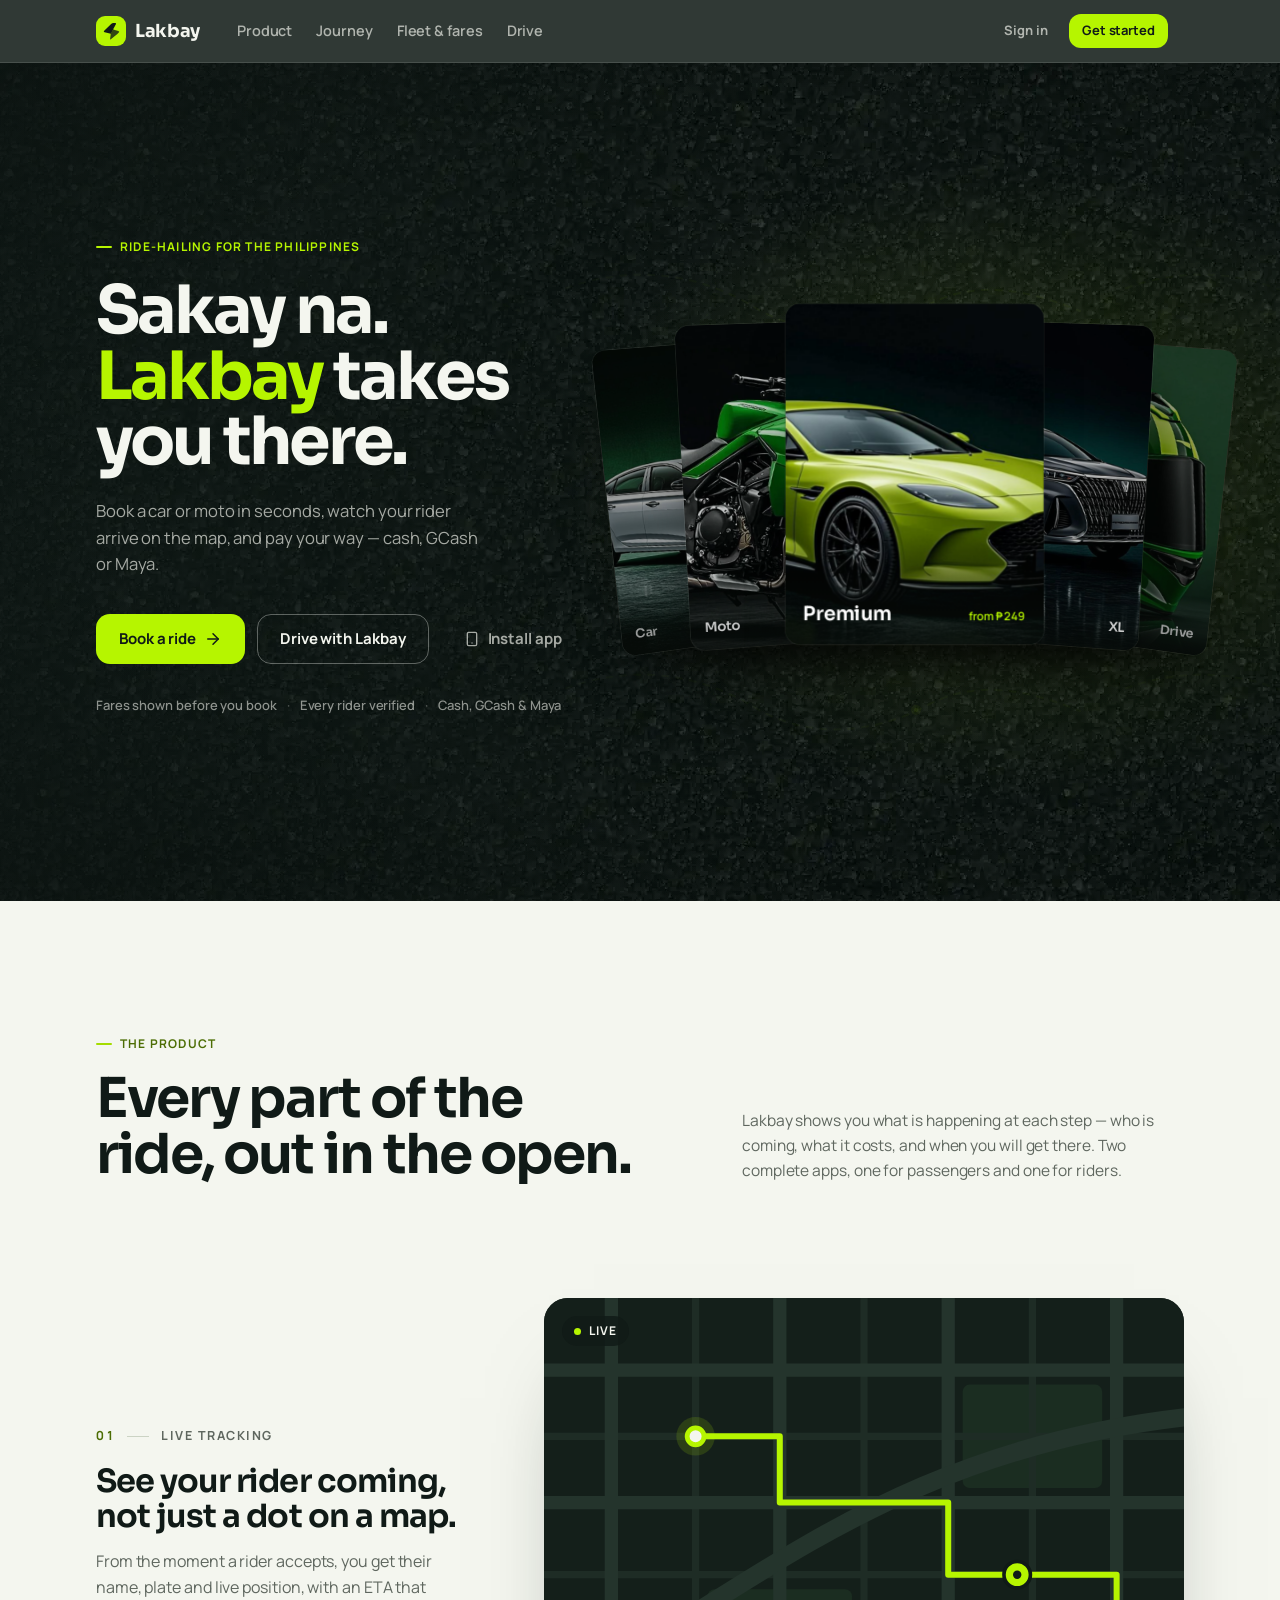
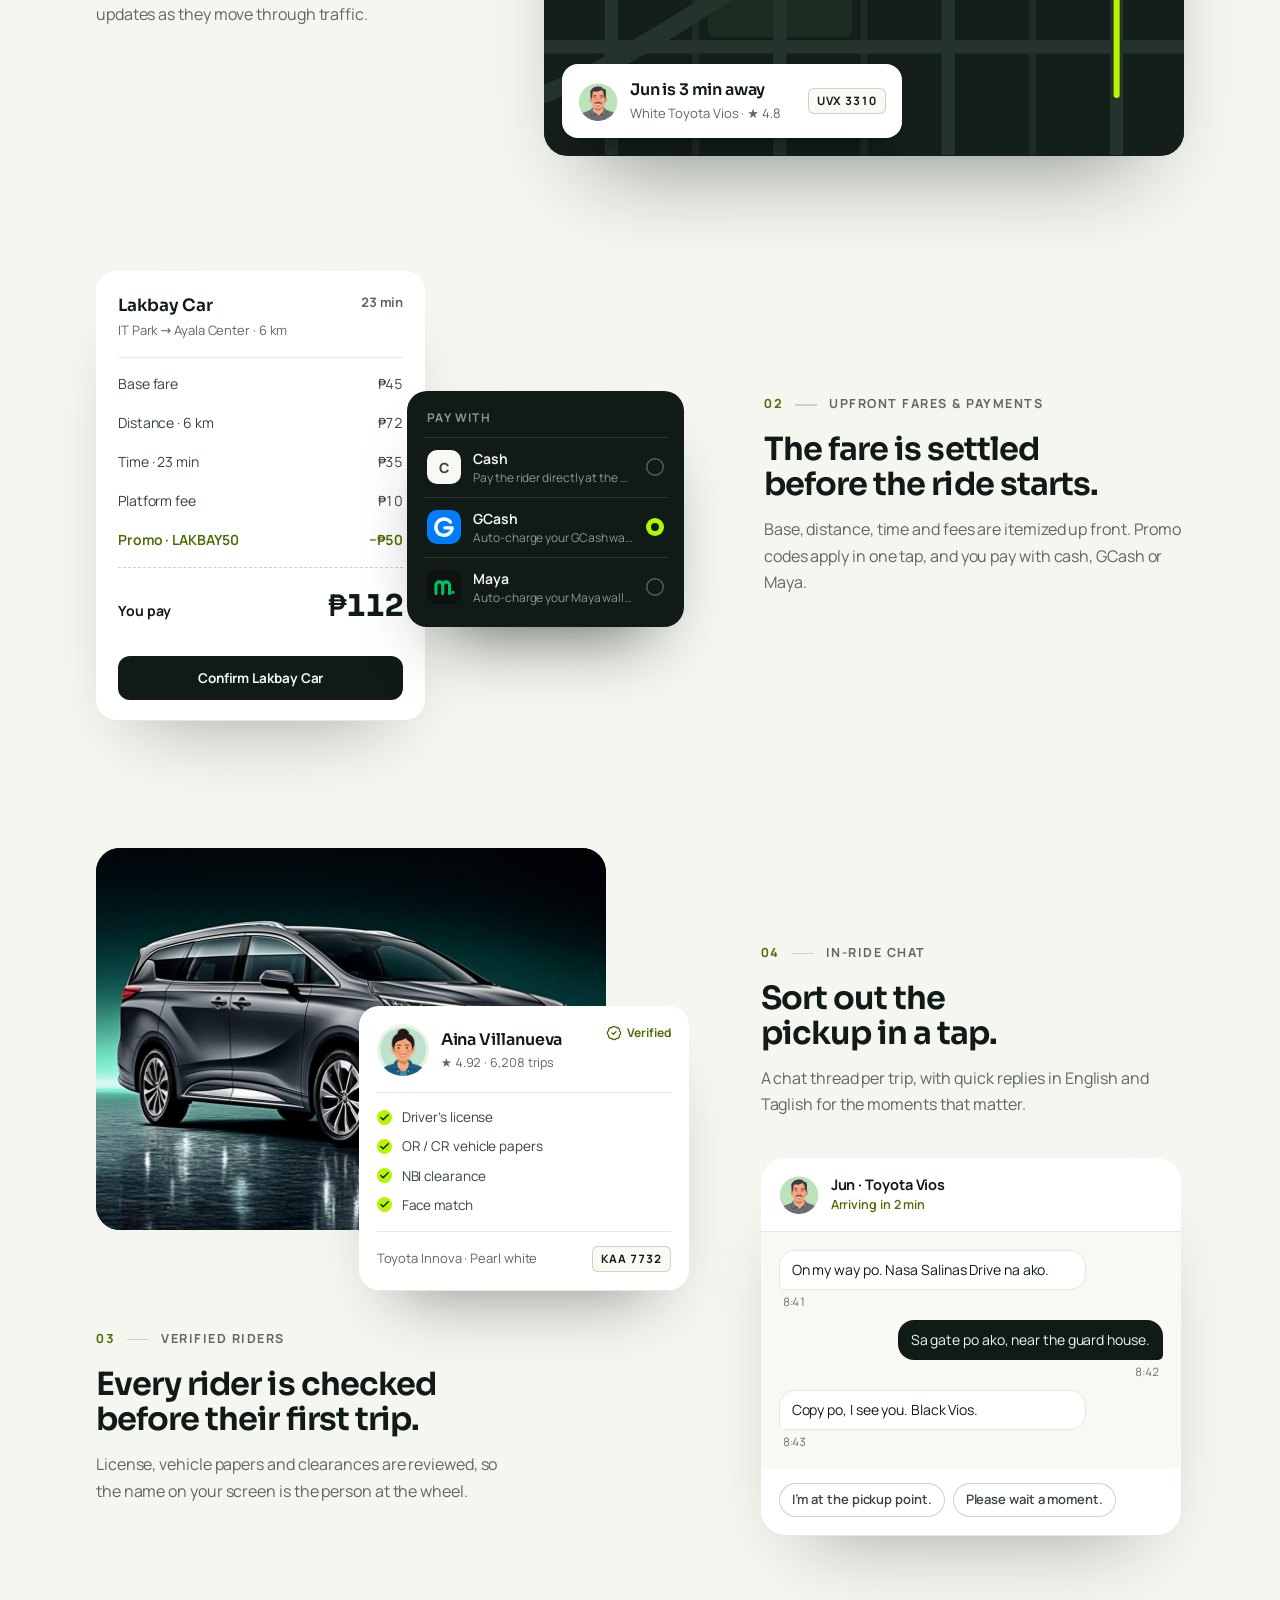
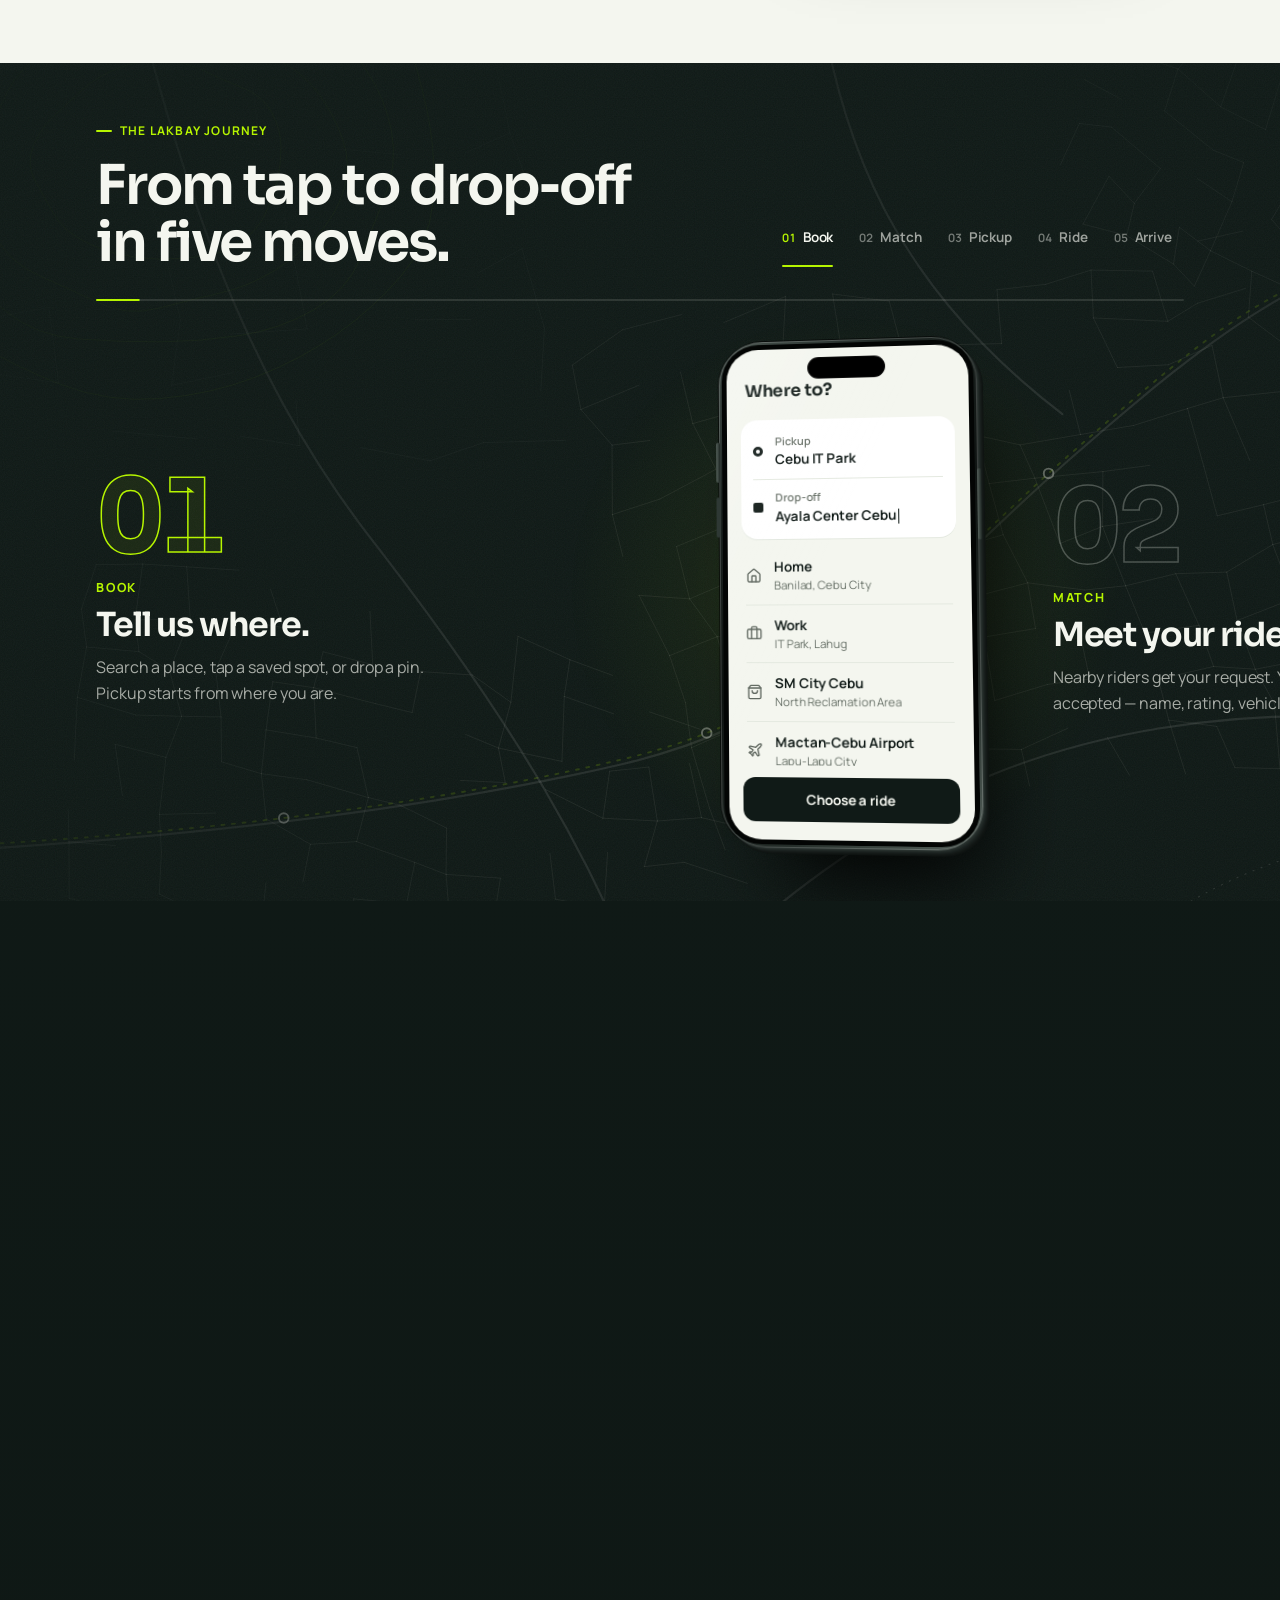
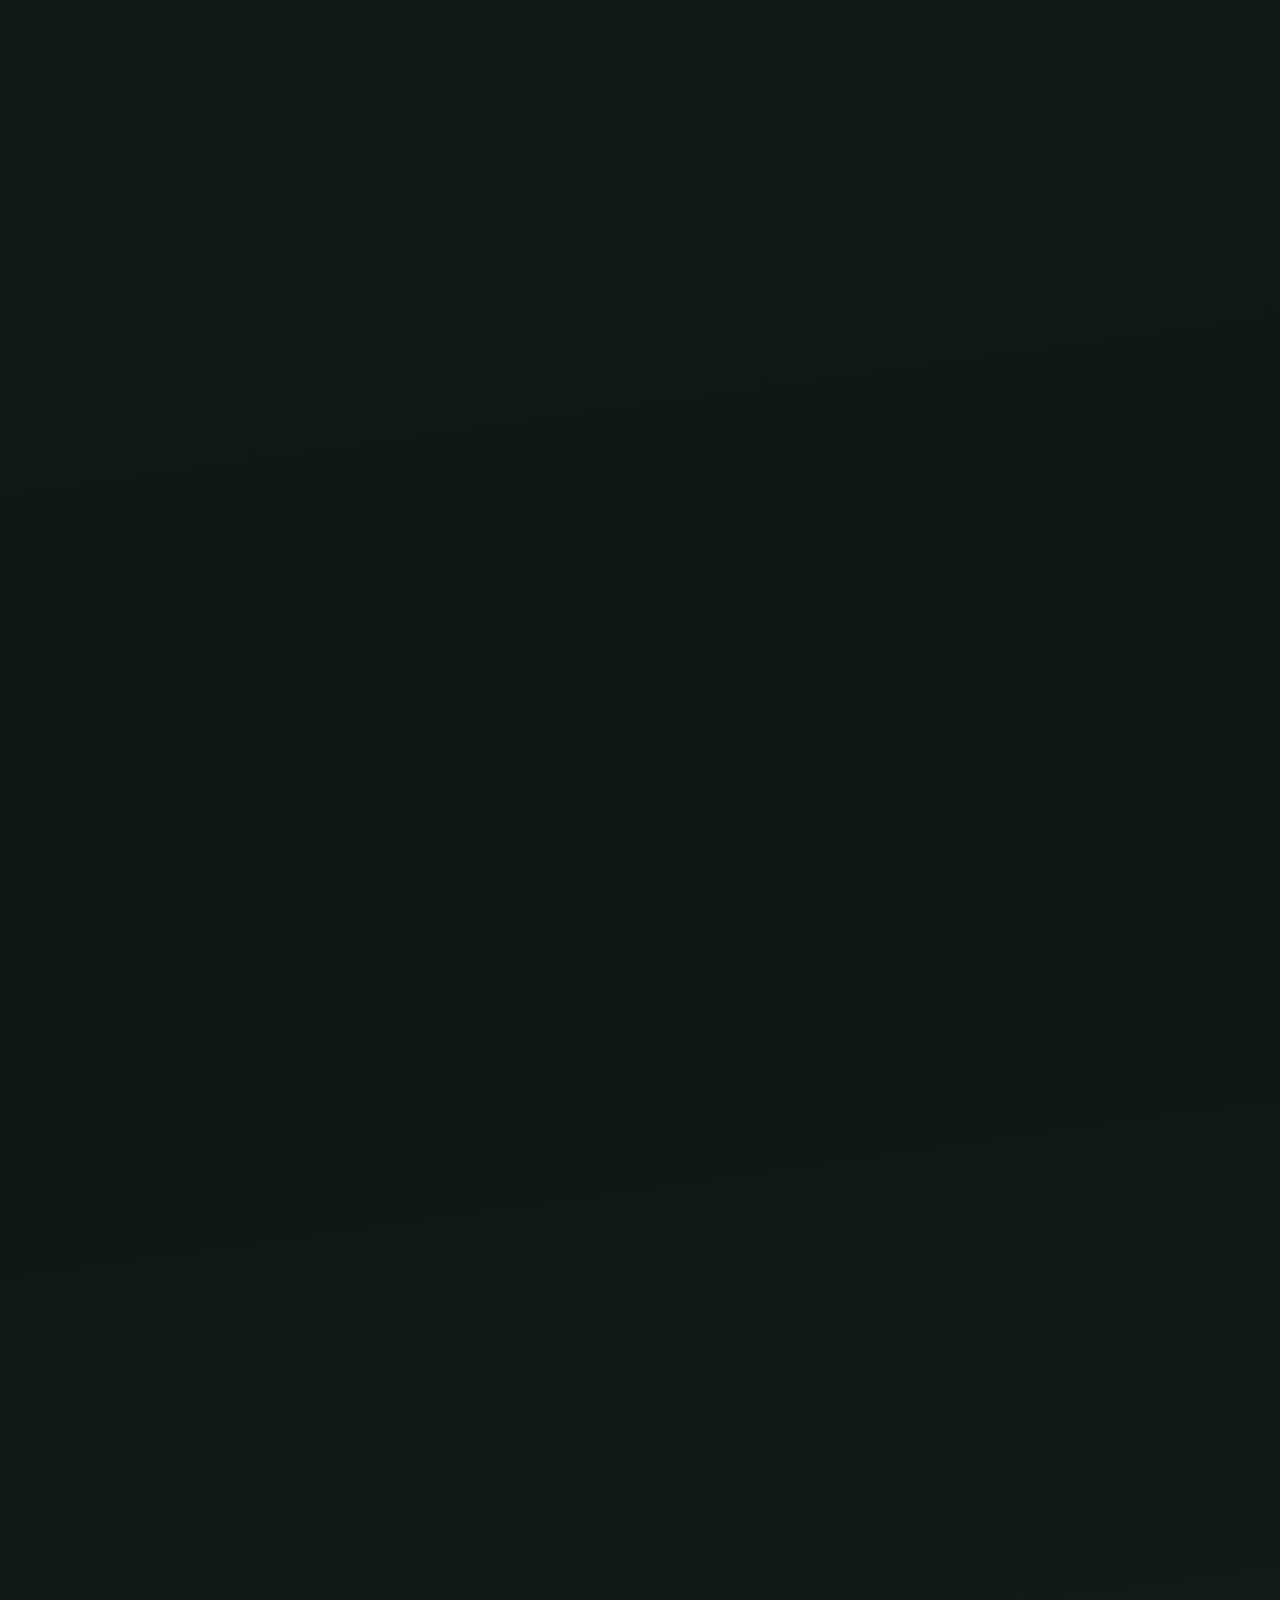
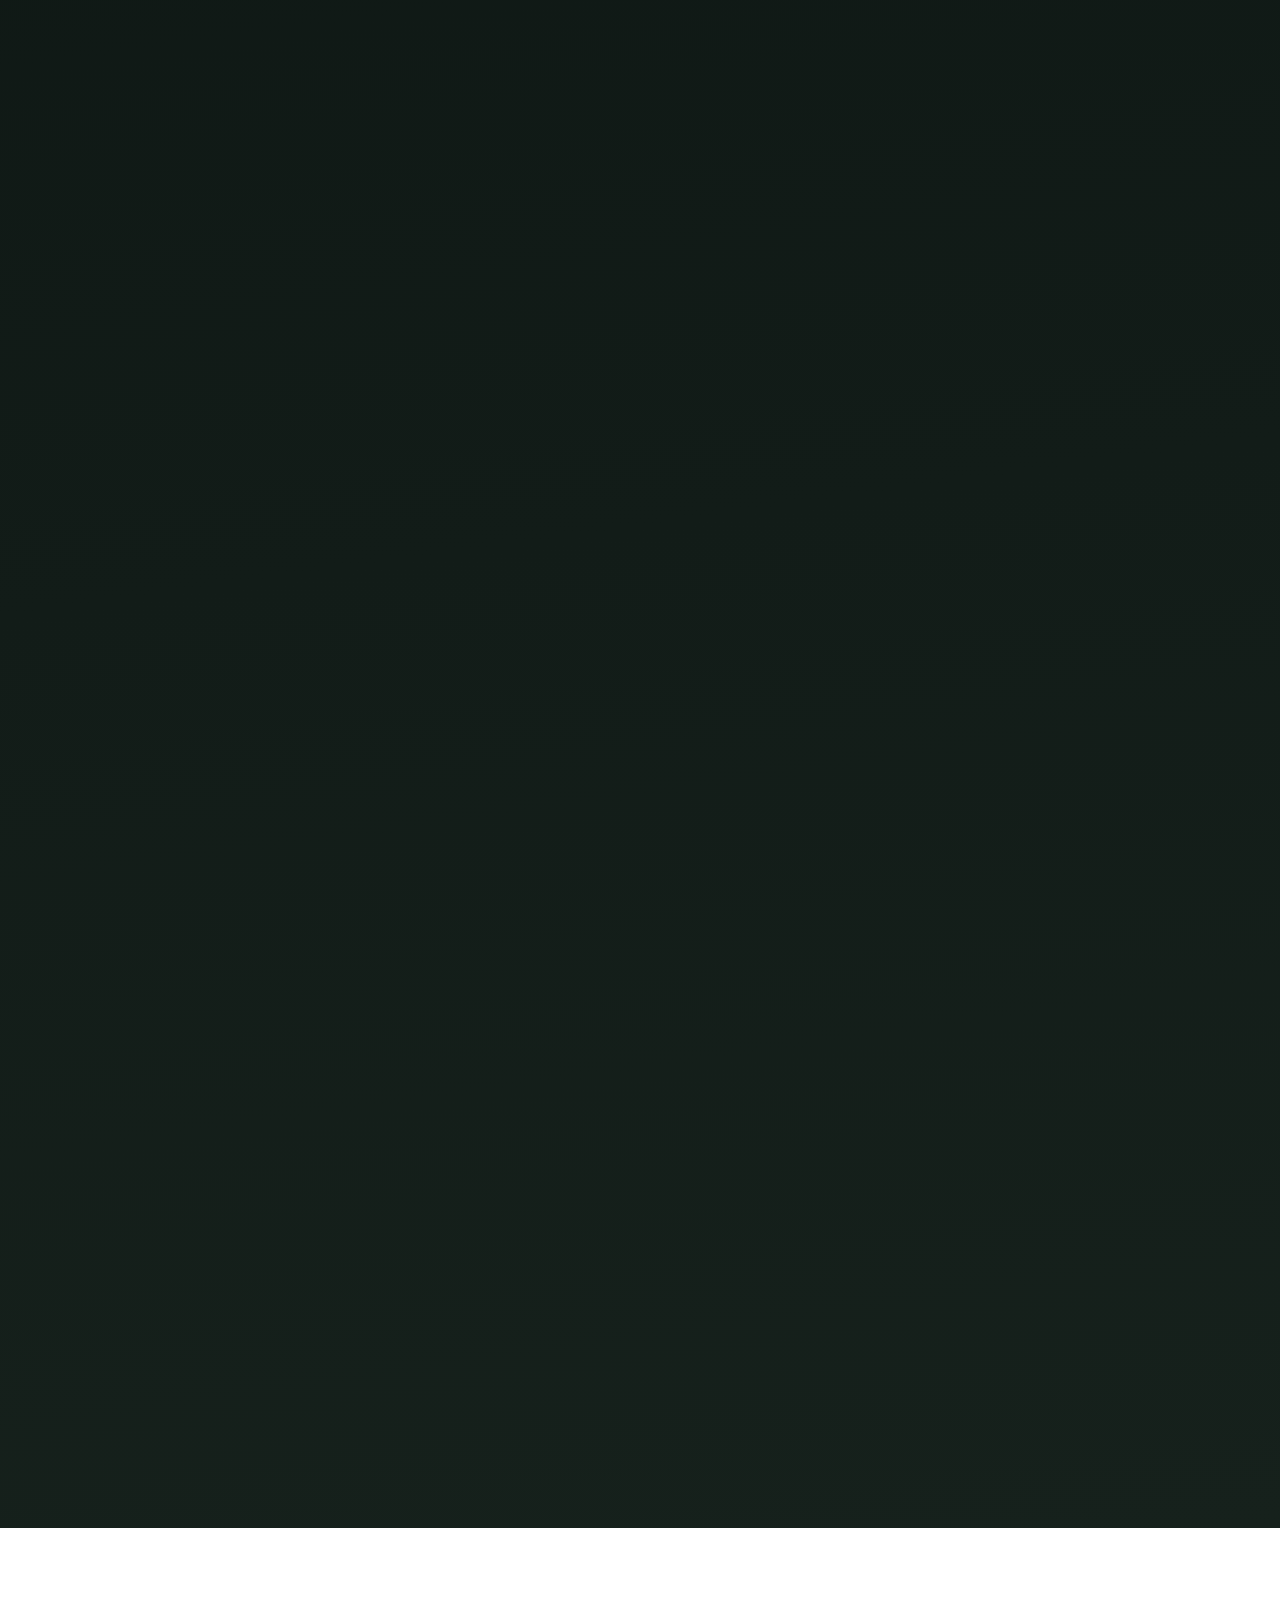
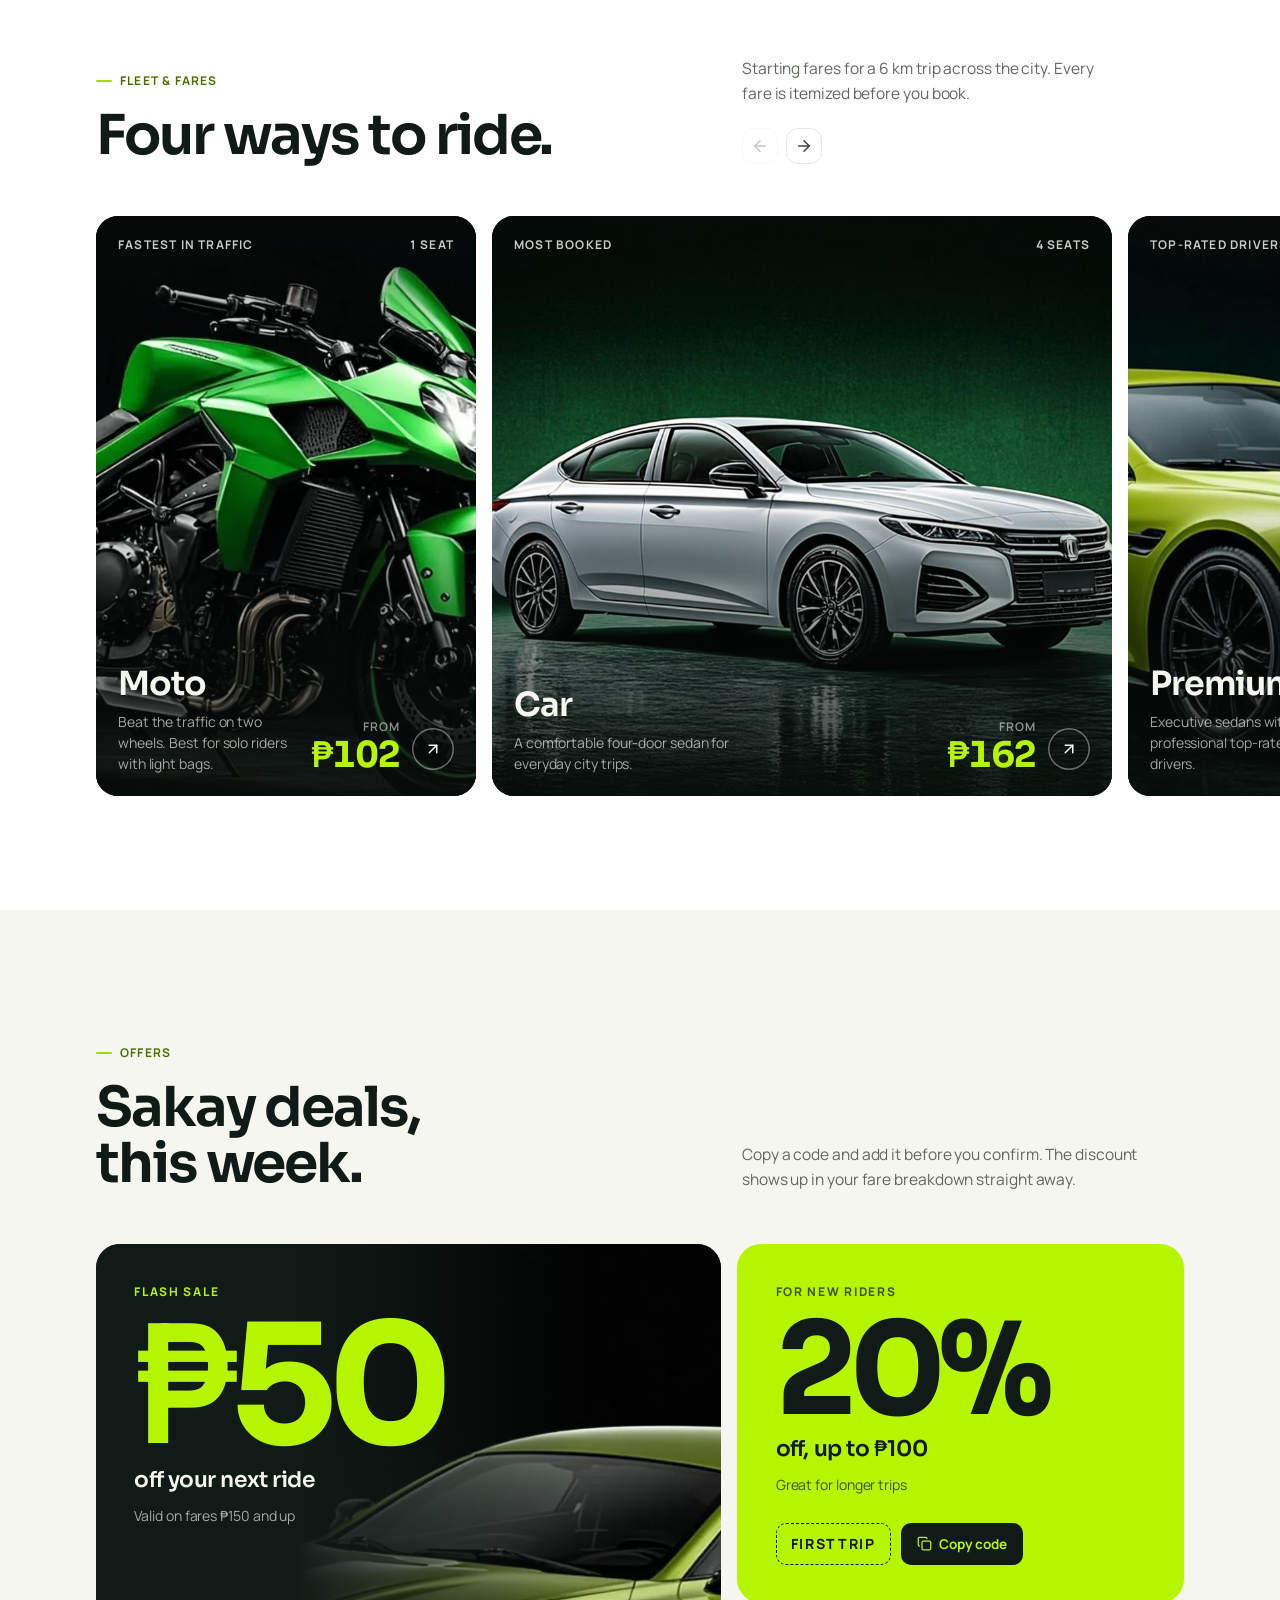
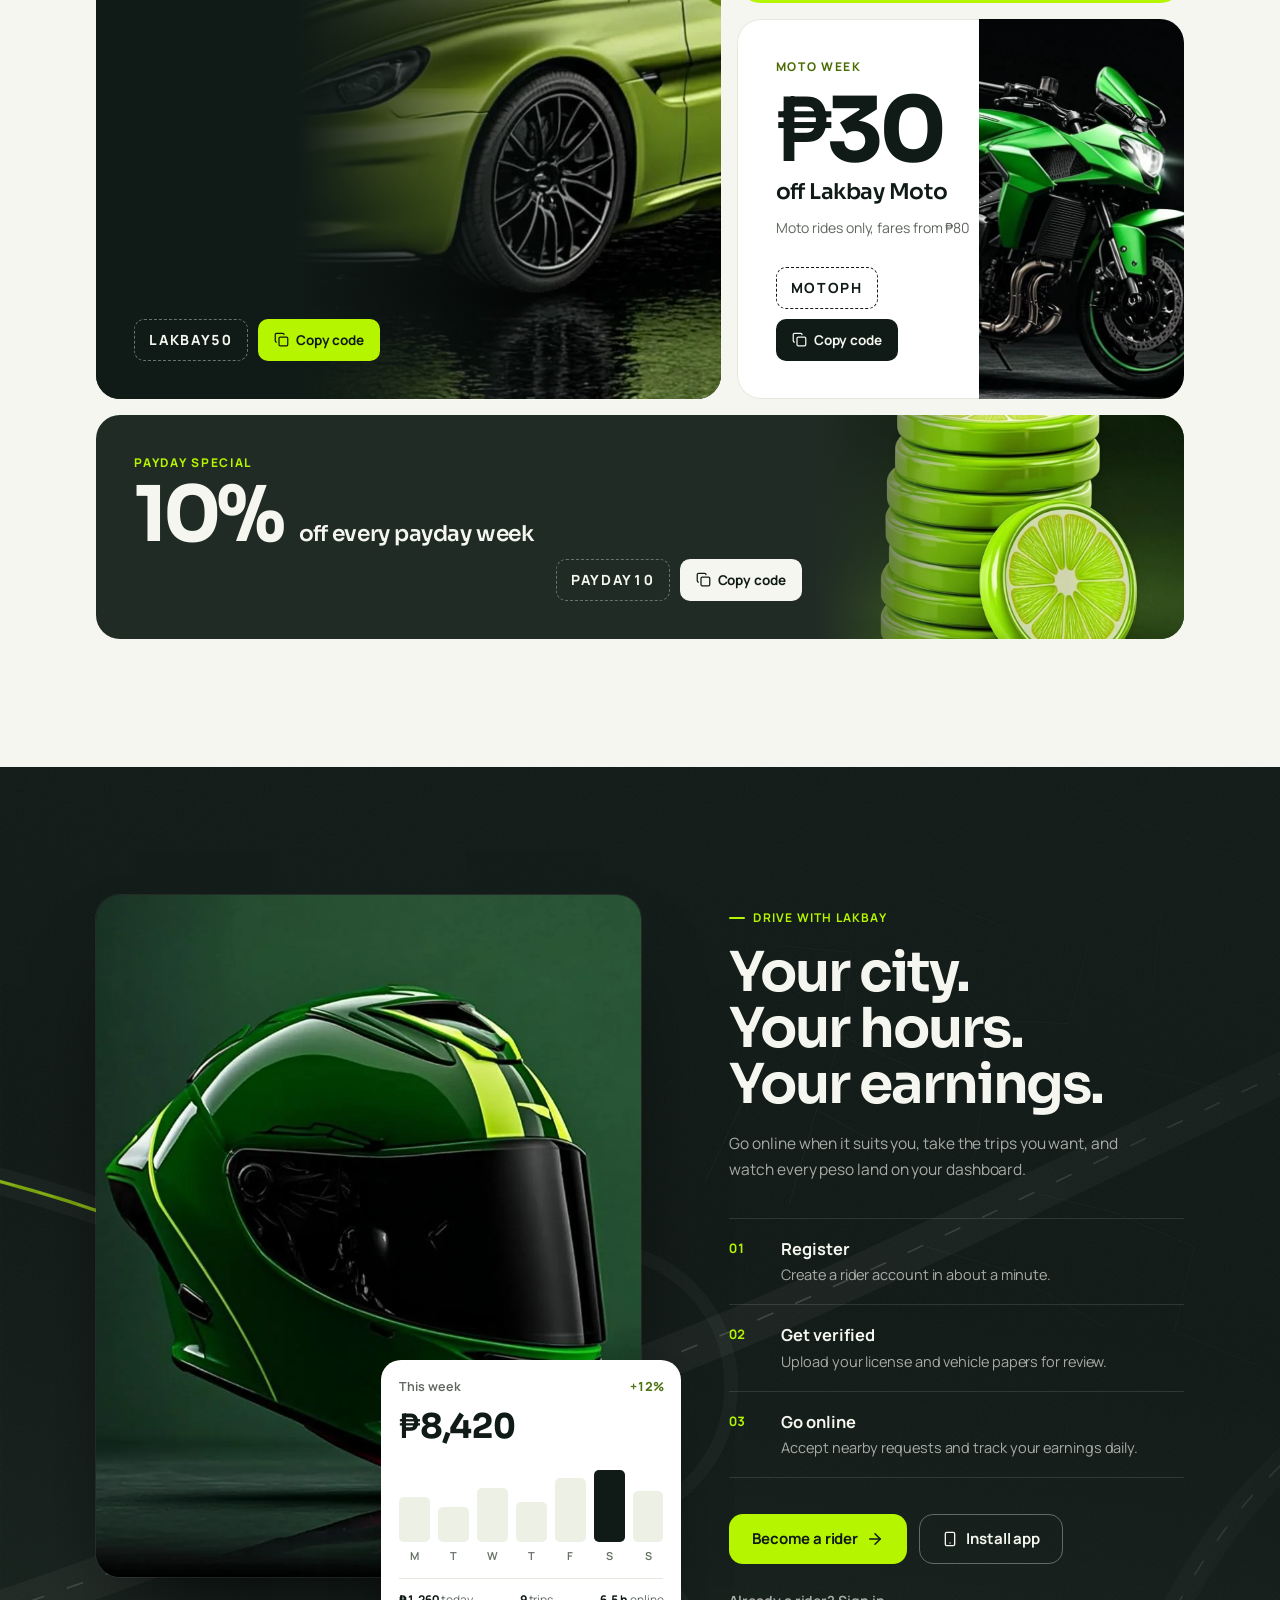
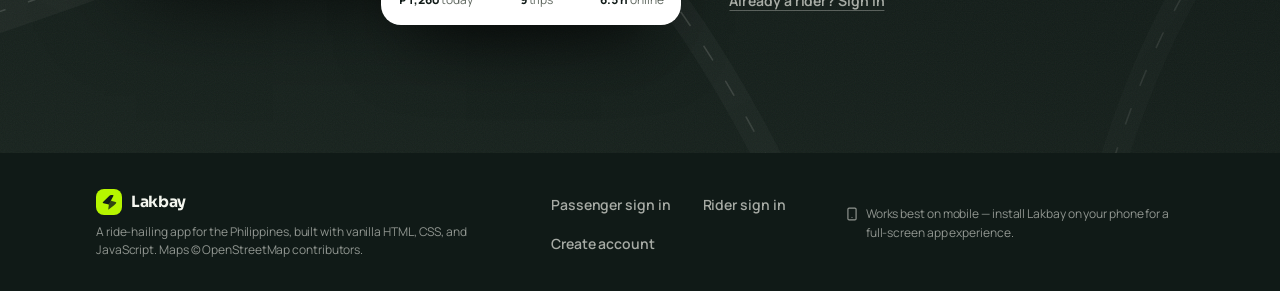
==== commit 124f757d: "feat(landing): journey and drive environments, smooth scrolling - Journey: generated city-map backgr" ====
--- a/index.html
+++ b/index.html
@@ -24,11 +24,13 @@
   <link rel="stylesheet" href="css/components.css" />
   <link rel="stylesheet" href="css/landing.css" />
   <script src="vendor/lucide.min.js"></script>
+  <script src="vendor/lenis.min.js" defer></script>
 </head>
 <body>
   <!-- All landing + auth views are rendered into #auth-root by js/auth/main.js -->
   <div id="auth-root"></div>
-  <script>if ('serviceWorker' in navigator) { window.addEventListener('load', function () { navigator.serviceWorker.register('sw.js', { scope: './' }).catch(function () {}); }); }</script>
+  <!-- Offline service worker in production only; on localhost it would serve cached files while you edit, so remove any old one -->
+  <script>if ('serviceWorker' in navigator) { var dev = /^(localhost|127\.0\.0\.1|\[::1\])$/.test(location.hostname); window.addEventListener('load', function () { if (dev) { navigator.serviceWorker.getRegistrations().then(function (rs) { rs.forEach(function (r) { r.unregister(); }); }); if (window.caches) caches.keys().then(function (ks) { ks.forEach(function (k) { caches.delete(k); }); }); } else { navigator.serviceWorker.register('sw.js', { scope: './' }).catch(function () {}); } }); }</script>
   <script type="module" src="js/auth/main.js"></script>
 </body>
 </html>
--- a/css/global.css
+++ b/css/global.css
@@ -26,7 +26,7 @@
   --c-dark-3: #2C3A32;
   --c-on-dark: #F4F6EF;
   --c-on-dark-2: rgba(244, 246, 239, 0.66);
-  --c-on-dark-3: rgba(244, 246, 239, 0.38);
+  --c-on-dark-3: rgba(244, 246, 239, 0.56); /* ≈5.3:1 on midnight (was 0.38 = 3.4:1) */
   --c-line-dark: rgba(244, 246, 239, 0.12);
 
   /* Warm accent — ratings and financial highlights only */
@@ -37,8 +37,11 @@
   /* Ink (text) — midnight doubles as the ink color */
   --c-ink: #101A17;
   --c-ink-2: #39443D;
-  --c-ink-3: #737C73;
-  --c-ink-4: #9AA49B;
+  /* Muted text greys, darkened to pass WCAG AA (4.5:1) for small text on
+     white and on the page background. ink-4 is the lighter of the two and
+     is also used for hints, placeholders and captions. */
+  --c-ink-3: #5F675F; /* 5.85:1 on white, 5.37:1 on #F4F6EF */
+  --c-ink-4: #687168; /* 5.06:1 on white, 4.64:1 on #F4F6EF */
 
   /* Lines & surfaces */
   --c-line: #E4E9E0;
@@ -49,7 +52,7 @@
   --c-surface-3: #ECF0E5;
 
   /* Semantic */
-  --c-success: #557F11;
+  --c-success: #4C7310; /* 5.1:1 on its soft background (was 4.37:1) */
   --c-success-soft: #F0FAD6;
   --c-danger: #D14343;
   --c-danger-soft: #FBE9E9;
@@ -74,7 +77,7 @@
   /* Type — Sora (display) + Manrope (UI), self-hosted in assets/fonts */
   --font-ui: "Manrope", "Segoe UI", system-ui, -apple-system, sans-serif;
   --font-display: "Sora", "Manrope", "Segoe UI", system-ui, sans-serif;
-  --fs-xs: 11.5px;
+  --fs-xs: 12px; /* smallest text size in the app */
   --fs-sm: 12.75px;
   --fs-md: 14px;
   --fs-lg: 15.5px;
@@ -130,15 +133,83 @@
   --tr-med: var(--motion-normal) var(--ease-standard);
 
   /* Layout */
-  --sidebar-w: 232px;
+  --sidebar-w: 252px;
   --header-h: 58px;
   --bottomnav-h: 60px;
-}
+
+  /* Role tokens — what a color is FOR, so both themes stay correct.
+     inverse: the high-contrast fill (midnight on light, ice on dark) used by
+     dark buttons, selected chips and outgoing chat bubbles. chrome: the
+     always-midnight brand frame (sidebar), shared with the landing header. */
+  --c-inverse: #101A17;
+  --c-inverse-hover: #22302A;
+  --c-on-inverse: #F4F6EF;
+  --c-chrome: #101A17;
+  --c-toast: #101A17;
+  --c-glass: rgba(244, 246, 239, 0.86);
+  --c-map-bg: #E9EDE6;
+  --c-overlay: rgba(10, 16, 13, 0.5);
+
+  /* Card spacing — one padding and one inner gap everywhere */
+  --card-pad: 16px;
+  --card-gap: 12px;
+}
+
+/* ---------- Dark theme (client.html / rider.html) ----------
+   Set by js/shared/theme.js on <html data-theme="dark">. Same roles, tuned
+   for midnight: surfaces step up in lightness instead of leaning on
+   shadows, text greys keep >= 4.5:1, lime becomes the highlight ink. */
+[data-theme="dark"] {
+  color-scheme: dark;
+  --c-bg: #0B1310;
+  --c-surface: #111B17;
+  --c-surface-2: #16211C;
+  --c-surface-3: #1D2923;
+  --c-line: rgba(244, 246, 239, 0.08);
+  --c-line-strong: rgba(244, 246, 239, 0.16);
+  --c-ink: #F4F6EF;
+  --c-ink-2: #D2D8CE;
+  --c-ink-3: #A5AFA4; /* 7.4:1 on surface */
+  --c-ink-4: #8E988D; /* 5.6:1 on surface */
+  --c-primary-ink: #B6F500;
+  --c-primary-deep: #C6FA3C;
+  --c-primary-soft: rgba(182, 245, 0, 0.13);
+  --c-primary-softer: rgba(182, 245, 0, 0.06);
+  --c-accent-soft: rgba(232, 161, 58, 0.14);
+  --c-accent-strong: #F0B65C;
+  --c-success: #A3D95A;
+  --c-success-soft: rgba(163, 217, 90, 0.12);
+  --c-danger: #F27C7C;
+  --c-danger-soft: rgba(242, 124, 124, 0.13);
+  --c-warn: #F0B65C;
+  --c-warn-soft: rgba(240, 182, 92, 0.13);
+  --c-info-soft: rgba(244, 246, 239, 0.06);
+  --c-inverse: #F4F6EF;
+  --c-inverse-hover: #DDE3D7;
+  --c-on-inverse: #101A17;
+  --c-chrome: #08100D;
+  --c-toast: #23302A;
+  --c-glass: rgba(11, 19, 16, 0.84);
+  --c-map-bg: #18201C;
+  --c-overlay: rgba(0, 0, 0, 0.6);
+  --sh-1: 0 1px 2px rgba(0, 0, 0, 0.35);
+  --sh-2: 0 1px 2px rgba(0, 0, 0, 0.3), 0 6px 16px -4px rgba(0, 0, 0, 0.45);
+  --sh-3: 0 8px 20px -4px rgba(0, 0, 0, 0.45), 0 24px 48px -16px rgba(0, 0, 0, 0.6);
+  --sh-pop: 0 0 0 1px var(--c-line-strong), 0 18px 40px -10px rgba(0, 0, 0, 0.65);
+}
+/* OpenStreetMap tiles have no dark style: invert + re-hue them in CSS so the
+   map sits inside the dark UI instead of glowing. Markers are unaffected. */
+[data-theme="dark"] .leaflet-tile-pane { filter: invert(1) hue-rotate(180deg) brightness(0.92) contrast(0.88) saturate(0.35); }
+[data-theme="dark"] .leaflet-control-attribution { background: rgba(17, 27, 23, 0.8) !important; color: var(--c-ink-4); }
+[data-theme="dark"] .leaflet-control-attribution a { color: var(--c-ink-3); }
+[data-theme="dark"] .leaflet-bar a { background: var(--c-surface); color: var(--c-ink); border-color: var(--c-line); }
 
 /* ---------- Reset ---------- */
 *, *::before, *::after { box-sizing: border-box; }
 * { margin: 0; padding: 0; }
-html { -webkit-text-size-adjust: 100%; scroll-behavior: smooth; }
+/* No global smooth scrolling: it also animates the app's own view changes
+   and anchor jumps, and fights trackpad momentum. Section links opt in. */
+html { -webkit-text-size-adjust: 100%; }
 body {
   font-family: var(--font-ui);
   font-size: var(--fs-md);
@@ -185,7 +256,7 @@
 
 /* Small-caps section label — typography instead of pills */
 .t-overline {
-  font-size: 11px; font-weight: 650; letter-spacing: 0.08em;
+  font-size: 12px; font-weight: 650; letter-spacing: 0.08em;
   text-transform: uppercase; color: var(--c-ink-4);
 }
 
@@ -293,91 +364,183 @@
   [data-reveal] { opacity: 1; transform: none; }
 }
 
-/* ---------- App shell (client.html / rider.html) ---------- */
+/* ---------- App shell (client.html / rider.html) ----------
+   Phone (<768): sticky header + bottom tab bar.
+   Tablet (768–1023): midnight icon rail.
+   Desktop (>=1024): midnight sidebar with grouped navigation.
+   The sidebar is brand chrome — midnight in both themes, like the landing
+   header — so the two apps and the site read as one product. */
 .app-shell { min-height: 100vh; display: flex; background: var(--c-bg); }
 .app-sidebar {
   display: none;
   width: var(--sidebar-w); flex-shrink: 0;
-  background: var(--c-surface);
-  border-right: 1px solid var(--c-line);
+  background: var(--c-chrome); color: var(--c-on-dark);
   position: sticky; top: 0;
   height: 100vh;
   flex-direction: column;
-  padding: 16px 14px;
-}
-.app-sidebar .brand { display: flex; align-items: center; gap: 10px; padding: 4px 8px 18px; }
-.app-sidebar nav { display: flex; flex-direction: column; gap: 2px; flex: 1; }
-.app-sidebar .side-foot { border-top: 1px solid var(--c-line); padding-top: 12px; margin-top: 12px; display: flex; flex-direction: column; gap: 3px; }
+  padding: 18px 12px 12px;
+}
+.app-sidebar .brand { display: flex; align-items: center; gap: 10px; padding: 4px 10px 10px; }
+.app-sidebar .brand-logo .logo-mark { background: var(--c-primary); color: var(--c-dark); }
+.app-sidebar .brand-logo .logo-word { color: var(--c-on-dark); }
+.app-sidebar nav { display: flex; flex-direction: column; gap: 2px; flex: 1; overflow-y: auto; }
+.nav-group {
+  display: block; padding: 18px 12px 7px;
+  font-size: 11.5px; font-weight: 700; letter-spacing: 0.12em; text-transform: uppercase;
+  color: rgba(244, 246, 239, 0.52);
+}
 
 .nav-item {
-  display: flex; align-items: center; gap: 11px;
-  padding: 9px 12px; border-radius: var(--r-md);
-  font-size: var(--fs-md); font-weight: 500; color: var(--c-ink-3);
+  display: flex; align-items: center; gap: 12px;
+  padding: 10px 12px; border-radius: var(--r-sm);
+  font-size: var(--fs-md); font-weight: 550; color: var(--c-ink-3);
   transition: background var(--motion-fast) var(--ease-standard), color var(--motion-fast) var(--ease-standard);
-  width: 100%; text-align: left;
+  width: 100%; text-align: left; position: relative;
 }
 .nav-item i, .nav-item svg { width: 18px; height: 18px; flex-shrink: 0; transition: color var(--motion-fast) var(--ease-standard); }
 .nav-item:hover { background: var(--c-surface-2); color: var(--c-ink); text-decoration: none; }
-.nav-item.active { background: var(--c-primary-soft); color: var(--c-primary-deep); font-weight: 600; }
-.nav-item.active i, .nav-item.active svg { color: var(--c-primary-ink); }
+.app-sidebar .nav-item { color: rgba(244, 246, 239, 0.7); }
+.app-sidebar .nav-item:hover { background: rgba(244, 246, 239, 0.06); color: var(--c-on-dark); }
+.app-sidebar .nav-item.active { background: rgba(182, 245, 0, 0.1); color: var(--c-on-dark); font-weight: 650; }
+.app-sidebar .nav-item.active svg { color: var(--c-primary); }
+/* active marker: a short lime bar that grows in */
+.app-sidebar .nav-item::before {
+  content: ""; position: absolute; left: -12px; top: 50%; width: 3px; height: 20px;
+  margin-top: -10px; border-radius: 0 3px 3px 0; background: var(--c-primary);
+  transform: scaleY(0); transition: transform var(--motion-moderate) var(--ease-emphasized);
+}
+.app-sidebar .nav-item.active::before { transform: scaleY(1); }
+.app-sidebar .nav-item:focus-visible { outline-color: var(--c-primary); }
 .nav-item .nav-badge {
-  margin-left: auto; background: var(--c-danger); color: #fff;
-  font-size: 10.5px; font-weight: 600; min-width: 18px; height: 18px;
-  border-radius: var(--r-full); display: inline-flex; align-items: center; justify-content: center; padding: 0 5px;
-}
+  margin-left: auto; background: var(--c-primary); color: var(--c-dark);
+  font-size: 11.5px; font-weight: 750; min-width: 20px; height: 20px;
+  border-radius: var(--r-full); display: inline-flex; align-items: center; justify-content: center; padding: 0 6px;
+}
+
+.app-sidebar .side-foot {
+  display: flex; align-items: center; gap: 6px;
+  margin-top: 10px; padding: 12px 4px 0;
+  border-top: 1px solid rgba(244, 246, 239, 0.08);
+}
+.side-account {
+  flex: 1; min-width: 0; display: flex; align-items: center; gap: 10px;
+  padding: 6px; border-radius: var(--r-sm); color: var(--c-on-dark);
+  transition: background var(--motion-fast) var(--ease-standard);
+}
+.side-account:hover { background: rgba(244, 246, 239, 0.06); text-decoration: none; }
+.side-account .avatar { border-color: rgba(244, 246, 239, 0.16); }
+.side-account-txt { display: flex; flex-direction: column; min-width: 0; line-height: 1.3; }
+.side-account-txt strong { font-size: 13.5px; font-weight: 650; }
+.side-account-txt small { font-size: 12px; color: rgba(244, 246, 239, 0.56); }
+.side-logout {
+  width: 40px; height: 40px; flex-shrink: 0; border-radius: var(--r-sm);
+  display: inline-flex; align-items: center; justify-content: center;
+  color: rgba(244, 246, 239, 0.6);
+  transition: background var(--motion-fast) var(--ease-standard), color var(--motion-fast) var(--ease-standard);
+}
+.side-logout:hover { background: rgba(244, 246, 239, 0.08); color: var(--c-on-dark); }
+.side-logout svg { width: 17px; height: 17px; }
 
 .app-main { flex: 1 1 auto; min-width: 0; display: flex; flex-direction: column; }
 .app-header {
   position: sticky; top: 0; z-index: 40;
   height: calc(var(--header-h) + env(safe-area-inset-top, 0px));
-  background: rgba(255, 255, 255, 0.88);
-  backdrop-filter: blur(12px);
-  -webkit-backdrop-filter: blur(12px);
+  background: var(--c-glass);
+  backdrop-filter: blur(14px) saturate(1.2);
+  -webkit-backdrop-filter: blur(14px) saturate(1.2);
   border-bottom: 1px solid var(--c-line);
   display: flex; align-items: center; gap: 10px;
   padding: 0 16px;
   padding-top: env(safe-area-inset-top, 0px);
 }
-.app-header .hdr-title { font-size: var(--fs-lg); font-weight: 600; letter-spacing: -0.01em; }
-.app-header .hdr-sub { font-size: var(--fs-xs); color: var(--c-ink-4); }
+.app-header .hdr-title { font-family: var(--font-display); font-size: 17px; font-weight: 650; letter-spacing: -0.02em; line-height: 1.25; margin: 0; overflow: hidden; text-overflow: ellipsis; white-space: nowrap; }
+.app-header .hdr-sub { font-size: var(--fs-xs); color: var(--c-ink-4); overflow: hidden; text-overflow: ellipsis; white-space: nowrap; }
+.app-header .row.grow > div { min-width: 0; }
 .app-view { flex: 1 1 auto; min-width: 0; padding: 18px 16px 28px; view-transition-name: view-root; }
 .app-view--flush { padding: 0; }
 
+/* account menu: appearance switch */
+.menu-theme { padding: 6px 8px 8px; display: flex; flex-direction: column; gap: 8px; }
+.menu-theme-label { font-size: 12px; font-weight: 650; color: var(--c-ink-4); padding: 0 2px; }
+.theme-switch { display: grid; grid-template-columns: repeat(3, 1fr); gap: 2px; padding: 3px; border-radius: var(--r-sm); background: var(--c-surface-2); }
+.theme-switch button {
+  display: flex; flex-direction: column; align-items: center; gap: 3px;
+  padding: 7px 4px; border-radius: 8px;
+  font-size: 12px; font-weight: 600; color: var(--c-ink-3);
+  transition: background var(--motion-fast) var(--ease-standard), color var(--motion-fast) var(--ease-standard);
+}
+.theme-switch button svg { width: 16px; height: 16px; }
+.theme-switch button:hover { color: var(--c-ink); }
+.theme-switch button.on { background: var(--c-surface); color: var(--c-ink); box-shadow: var(--sh-1); }
+
+/* phone tab bar — the active tab gets a soft lime pill behind its icon */
 .app-bottomnav {
   position: fixed; bottom: 0; left: 0; right: 0; z-index: 40;
   height: calc(var(--bottomnav-h) + env(safe-area-inset-bottom, 0px));
   padding-bottom: env(safe-area-inset-bottom, 0px);
-  background: rgba(255, 255, 255, 0.94);
-  backdrop-filter: blur(12px);
-  -webkit-backdrop-filter: blur(12px);
+  background: var(--c-glass);
+  backdrop-filter: blur(14px) saturate(1.2);
+  -webkit-backdrop-filter: blur(14px) saturate(1.2);
   border-top: 1px solid var(--c-line);
   display: flex; align-items: stretch;
 }
 .app-bottomnav a, .app-bottomnav button {
   flex: 1; display: flex; flex-direction: column; align-items: center; justify-content: center;
-  gap: 3px; font-size: 10.5px; font-weight: 550; color: var(--c-ink-4);
+  gap: 4px; font-size: 12px; font-weight: 600; color: var(--c-ink-4);
   position: relative; transition: color var(--motion-fast) var(--ease-standard);
-}
-.app-bottomnav i, .app-bottomnav svg { width: 20px; height: 20px; transition: transform var(--motion-normal) var(--ease-emphasized); }
-.app-bottomnav .active { color: var(--c-primary-deep); }
-.app-bottomnav .active i, .app-bottomnav .active svg { transform: translateY(-1px); }
+  -webkit-tap-highlight-color: transparent;
+}
+.app-bottomnav a:hover { text-decoration: none; color: var(--c-ink-2); }
+.app-bottomnav a::before {
+  content: ""; position: absolute; top: 6px; left: 50%; width: 56px; height: 30px; margin-left: -28px;
+  border-radius: var(--r-full); background: var(--c-primary-soft);
+  opacity: 0; transform: scaleX(0.5);
+  transition: opacity var(--motion-normal) var(--ease-standard), transform var(--motion-moderate) var(--ease-emphasized);
+}
+.app-bottomnav i, .app-bottomnav svg { position: relative; width: 20px; height: 20px; margin-top: 2px; }
+.app-bottomnav a > span:not(.nav-badge) { position: relative; }
+.app-bottomnav .active { color: var(--c-ink); }
+.app-bottomnav .active::before { opacity: 1; transform: none; }
+.app-bottomnav .active svg { color: var(--c-primary-deep); }
+.app-bottomnav a:active::before { transform: scale(0.92); }
 .app-bottomnav .nav-badge {
-  position: absolute; top: 7px; left: calc(50% + 4px);
-  background: var(--c-danger); color: #fff; font-size: 9.5px; font-weight: 600;
-  min-width: 16px; height: 16px; border-radius: var(--r-full);
+  position: absolute; top: 5px; left: calc(50% + 8px); z-index: 1;
+  background: var(--c-primary); color: var(--c-dark); font-size: 11px; font-weight: 750; line-height: 1;
+  min-width: 18px; height: 18px; border-radius: var(--r-full);
   display: inline-flex; align-items: center; justify-content: center; padding: 0 4px;
-}
-
-@media (min-width: 1024px) {
+  box-shadow: 0 0 0 2px var(--c-surface);
+}
+
+/* tablet: icon rail */
+@media (min-width: 768px) {
   .app-sidebar { display: flex; }
   .app-bottomnav { display: none; }
-  .app-view { padding: 24px 28px 40px; }
-  .app-header { padding: 0 28px; }
-}
-@media (max-width: 599px) {
+  .app-view { padding: 22px 24px 36px; }
+  .app-header { padding: 0 24px; }
+}
+@media (min-width: 768px) and (max-width: 1023px) {
+  .app-sidebar { width: 76px; padding: 16px 10px 12px; align-items: center; }
+  .app-sidebar .brand { padding: 4px 0 12px; }
+  .app-sidebar .brand .logo-word, .nav-group, .nav-item > span:not(.nav-badge), .side-account-txt, .side-logout { display: none; }
+  .app-sidebar nav { width: 100%; gap: 6px; }
+  .app-sidebar .nav-item { justify-content: center; padding: 12px 0; }
+  .app-sidebar .nav-item::before { left: -10px; }
+  .app-sidebar .nav-item .nav-badge { position: absolute; top: 4px; right: 6px; min-width: 18px; height: 18px; font-size: 11px; }
+  .app-sidebar .side-foot { padding: 10px 0 0; justify-content: center; }
+  .side-account { flex: 0 0 auto; padding: 4px; }
+}
+@media (min-width: 1024px) {
+  :root { --card-pad: 20px; --card-gap: 14px; } /* a little more room on desktop */
+  .app-view { padding: 28px 32px 48px; }
+  .app-header { padding: 0 32px; }
+}
+@media (max-width: 767px) {
   .hide-mobile { display: none !important; }
   .only-mobile { display: initial; }
-  .app-view:not(.app-view--flush) { padding-bottom: calc(var(--bottomnav-h) + env(safe-area-inset-bottom, 0px) + 20px); }
+  /* Every view (including flush trip/navigation layouts) leaves room for the
+     fixed bottom nav, so the last buttons on a page can always be tapped. */
+  .app-view { padding-bottom: calc(var(--bottomnav-h) + env(safe-area-inset-bottom, 0px) + 20px); }
+  .app-view--flush { padding-bottom: calc(var(--bottomnav-h) + env(safe-area-inset-bottom, 0px) + 16px); }
 }
 
 /* ---------- Brand ---------- */
@@ -468,3 +631,7 @@
 }
 .demo-note i, .demo-note svg { width: 13px; height: 13px; margin-top: 2px; flex-shrink: 0; color: var(--c-ink-4); }
 .demo-note strong { color: var(--c-ink-2); font-weight: 600; }
+
+/* Page content sits on the centre line of the main column on wide screens
+   (pages with their own narrower max-width center the same way). */
+.app-view > * { width: 100%; max-width: 1240px; margin-inline: auto; }
--- a/css/components.css
+++ b/css/components.css
@@ -26,20 +26,20 @@
 .btn--primary:hover:not(:disabled) { background: var(--c-primary-hover); }
 .btn--primary.btn--loading::after { border-color: rgba(16, 26, 23, 0.25); border-top-color: var(--c-dark); }
 .btn--accent { background: var(--c-accent-strong); color: #fff; }
-.btn--accent:hover:not(:disabled) { background: #9A6818; }
-.btn--dark { background: var(--c-dark); color: var(--c-on-dark); }
-.btn--dark:hover:not(:disabled) { background: #1A2721; }
+.btn--accent:hover:not(:disabled) { background: color-mix(in srgb, var(--c-accent-strong) 86%, #000); }
+.btn--dark { background: var(--c-inverse); color: var(--c-on-inverse); }
+.btn--dark:hover:not(:disabled) { background: var(--c-inverse-hover); }
 .btn--danger { background: var(--c-danger); color: #fff; }
-.btn--danger:hover:not(:disabled) { background: #B93A3A; }
+.btn--danger:hover:not(:disabled) { background: color-mix(in srgb, var(--c-danger) 86%, #000); }
 .btn--outline { background: var(--c-surface); border-color: var(--c-line-strong); color: var(--c-ink); }
 .btn--outline:hover:not(:disabled) { border-color: var(--c-ink-4); background: var(--c-surface-2); }
 .btn--ghost { background: transparent; color: var(--c-primary-ink); }
 .btn--ghost:hover:not(:disabled) { background: var(--c-primary-soft); }
 .btn--ghost-danger { background: transparent; color: var(--c-danger); }
 .btn--ghost-danger:hover:not(:disabled) { background: var(--c-danger-soft); }
-.btn--soft { background: var(--c-primary-soft); color: #3D5803; }
-.btn--soft:hover:not(:disabled) { background: #E4F5B4; }
-.btn--sm { min-height: 34px; padding: 0 12px; font-size: 13px; border-radius: var(--r-sm); gap: 6px; }
+.btn--soft { background: var(--c-primary-soft); color: var(--c-primary-deep); }
+.btn--soft:hover:not(:disabled) { background: color-mix(in srgb, var(--c-primary) 28%, var(--c-surface)); }
+.btn--sm { min-height: 34px; padding: 0 12px; font-size: 13px; gap: 6px; } /* same radius as other buttons */
 .btn--sm i, .btn--sm svg { width: 14px; height: 14px; }
 .btn--lg { min-height: 48px; padding: 0 22px; font-size: 15px; }
 .btn--block { width: 100%; }
@@ -69,7 +69,7 @@
   position: absolute; top: 4px; right: 4px;
   min-width: 16px; height: 16px; padding: 0 4px;
   background: var(--c-danger); color: #fff; border-radius: var(--r-full);
-  font-size: 9.5px; font-weight: 600; font-style: normal;
+  font-size: 12px; font-weight: 600; font-style: normal;
   display: inline-flex; align-items: center; justify-content: center;
   border: 2px solid var(--c-surface);
 }
@@ -177,7 +177,10 @@
   border-radius: var(--r-lg); box-shadow: var(--sh-1);
 }
 .card--flat { box-shadow: none; }
-.card-pad { padding: 18px; }
+/* One padding for every card in the app (set in global.css) */
+.card-pad { padding: var(--card-pad); }
+/* Boxes nested inside a panel or dialog (route summary, trip summary) */
+.card--inset { padding: 12px 14px; }
 .card-head {
   display: flex; align-items: center; justify-content: space-between; gap: 10px;
   padding: 14px 18px; border-bottom: 1px solid var(--c-line);
@@ -224,7 +227,7 @@
 }
 .chip i, .chip svg { width: 14px; height: 14px; }
 .chip:hover { border-color: var(--c-ink-4); }
-.chip.active { background: var(--c-primary-deep); border-color: var(--c-primary-deep); color: #fff; }
+.chip.active { background: var(--c-inverse); border-color: var(--c-inverse); color: var(--c-on-inverse); }
 .chip--static { cursor: default; }
 .chip--soft { background: var(--c-surface-2); border-color: var(--c-line); }
 
@@ -265,7 +268,7 @@
   font-size: 13px; font-weight: 650; color: #fff; letter-spacing: 0.02em;
   border: 1px solid rgba(23, 34, 29, 0.08);
 }
-.avatar--sm { width: 30px; height: 30px; font-size: 11px; }
+.avatar--sm { width: 30px; height: 30px; font-size: 12px; }
 .avatar--lg { width: 56px; height: 56px; font-size: 18px; }
 .avatar--xl { width: 72px; height: 72px; font-size: 23px; }
 .avatar-ring { box-shadow: 0 0 0 3px var(--c-primary-soft); }
@@ -334,7 +337,7 @@
 .empty .empty-img { width: 130px; height: 130px; margin-bottom: 8px; border-radius: var(--r-lg); object-fit: cover; }
 .empty .empty-icon { color: var(--c-ink-4); margin-bottom: 2px; }
 .empty .empty-icon i, .empty .empty-icon svg { width: 30px; height: 30px; }
-.empty h4 { font-size: var(--fs-lg); font-weight: 600; }
+.empty h2, .empty h3, .empty h4 { font-family: var(--font-ui); font-size: var(--fs-lg); font-weight: 600; }
 .empty p { font-size: var(--fs-sm); color: var(--c-ink-3); max-width: 340px; }
 .empty .btn { margin-top: 12px; }
 
@@ -365,7 +368,7 @@
 /* ---------- Modal ---------- */
 .modal-overlay {
   position: fixed; inset: 0; z-index: 90;
-  background: rgba(15, 22, 18, 0.5);
+  background: var(--c-overlay);
   display: flex; align-items: flex-end; justify-content: center;
   animation: fade-in var(--motion-normal) var(--ease-enter);
   padding: 0;
@@ -391,7 +394,7 @@
 @keyframes modal-in { from { opacity: 0; transform: translateY(14px) scale(0.98); } }
 
 /* bottom sheet (mobile panels) */
-.sheet-overlay { position: fixed; inset: 0; z-index: 50; background: rgba(15,22,18,0.45); animation: fade-in var(--motion-normal) var(--ease-enter); }
+.sheet-overlay { position: fixed; inset: 0; z-index: 50; background: var(--c-overlay); animation: fade-in var(--motion-normal) var(--ease-enter); }
 .sheet {
   position: fixed; left: 0; right: 0; bottom: 0; z-index: 55;
   background: var(--c-surface); border-radius: var(--r-xl) var(--r-xl) 0 0;
@@ -426,8 +429,9 @@
 .toast {
   pointer-events: auto;
   display: flex; align-items: flex-start; gap: 11px;
-  background: var(--c-ink); color: #fff;
+  background: var(--c-toast); color: #fff;
   border-radius: var(--r-lg); padding: 12px 14px;
+  border: 1px solid rgba(244, 246, 239, 0.06);
   box-shadow: var(--sh-3);
   animation: toast-in var(--motion-moderate) var(--ease-emphasized);
 }
@@ -450,7 +454,7 @@
 
 /* ---------- Notifications panel ---------- */
 .notif-panel {
-  position: absolute; top: calc(var(--header-h) - 6px); right: 12px; z-index: 70;
+  position: fixed; top: calc(var(--header-h) + env(safe-area-inset-top, 0px) + 4px); right: 12px; z-index: 70;
   width: min(380px, calc(100vw - 20px));
   background: var(--c-surface); border: 1px solid var(--c-line);
   border-radius: var(--r-lg); box-shadow: var(--sh-pop);
@@ -479,12 +483,14 @@
 .notif-item .n-icon--danger { background: var(--c-danger-soft); color: var(--c-danger); }
 .notif-item .n-title { font-size: var(--fs-sm); font-weight: 600; }
 .notif-item .n-body { font-size: var(--fs-xs); color: var(--c-ink-3); margin-top: 1px; }
-.notif-item .n-time { font-size: 10px; color: var(--c-ink-4); margin-top: 3px; }
+.notif-item .n-time { font-size: 12px; color: var(--c-ink-4); margin-top: 3px; }
 @media (max-width: 599px) {
   .notif-panel {
-    position: fixed; inset: 0; width: auto; max-height: none;
+    position: fixed; inset: 0; width: auto; max-height: none; z-index: 95;
     border-radius: 0; border: 0;
+    padding-top: env(safe-area-inset-top, 0px); padding-bottom: env(safe-area-inset-bottom, 0px);
   }
+  .notif-list { flex: 1; }
 }
 
 /* ---------- Tooltip (CSS only) ---------- */
@@ -492,7 +498,7 @@
 .tip::after {
   content: attr(data-tip);
   position: absolute; bottom: calc(100% + 7px); left: 50%; transform: translateX(-50%) translateY(2px);
-  background: var(--c-ink); color: #fff; font-size: 11px; font-weight: 550;
+  background: var(--c-toast); color: #fff; font-size: 12px; font-weight: 550;
   padding: 5px 9px; border-radius: var(--r-sm); white-space: nowrap;
   opacity: 0; pointer-events: none;
   transition: opacity var(--motion-fast) var(--ease-standard), transform var(--motion-fast) var(--ease-standard);
@@ -504,7 +510,7 @@
 .table-wrap { overflow-x: auto; border: 1px solid var(--c-line); border-radius: var(--r-lg); background: var(--c-surface); }
 .table { width: 100%; border-collapse: collapse; font-size: var(--fs-md); min-width: 560px; }
 .table th {
-  text-align: left; padding: 10px 14px; font-size: 11px; font-weight: 600;
+  text-align: left; padding: 10px 14px; font-size: 12px; font-weight: 600;
   color: var(--c-ink-3); text-transform: uppercase; letter-spacing: 0.05em;
   background: var(--c-surface-2); border-bottom: 1px solid var(--c-line); white-space: nowrap;
 }
@@ -524,7 +530,7 @@
   transition: border-color var(--motion-fast) var(--ease-standard), background var(--motion-fast) var(--ease-standard), color var(--motion-fast) var(--ease-standard);
 }
 .pagination button:hover:not(:disabled) { border-color: var(--c-ink-4); }
-.pagination button.active { background: var(--c-ink); border-color: var(--c-ink); color: #fff; }
+.pagination button.active { background: var(--c-inverse); border-color: var(--c-inverse); color: var(--c-on-inverse); }
 .pagination button:disabled { opacity: 0.4; cursor: not-allowed; }
 
 /* ---------- Charts ---------- */
@@ -541,13 +547,13 @@
 .chart-hit { fill: transparent; cursor: pointer; outline: none; }
 .chart-hit:focus-visible { fill: rgba(150, 205, 0, 0.12); rx: 6; }
 .chart-grid-line { stroke: var(--c-line); stroke-width: 1; }
-.chart-label { font-size: 10px; fill: var(--c-ink-4); font-family: var(--font-ui); }
-.chart-value { font-size: 10.5px; font-weight: 600; fill: var(--c-ink-2); font-family: var(--font-ui); }
+.chart-label { font-size: 12px; fill: var(--c-ink-4); font-family: var(--font-ui); }
+.chart-value { font-size: 12px; font-weight: 600; fill: var(--c-ink-2); font-family: var(--font-ui); }
 /* floating value tooltip (positioned by JS over the SVG) */
 .chart-tip {
   position: absolute; z-index: 5; pointer-events: none;
   transform: translate(-50%, -100%);
-  background: var(--c-ink); color: #fff;
+  background: var(--c-toast); color: #fff;
   border-radius: 8px; padding: 6px 10px 7px;
   display: flex; flex-direction: column; gap: 1px; align-items: center;
   box-shadow: var(--sh-2);
@@ -557,14 +563,14 @@
 .chart-tip.show { opacity: 1; transform: translate(-50%, calc(-100% - 4px)); }
 .chart-tip::after {
   content: ""; position: absolute; top: 100%; left: 50%; transform: translateX(-50%);
-  border: 5px solid transparent; border-top-color: var(--c-ink);
+  border: 5px solid transparent; border-top-color: var(--c-toast);
 }
 .chart-tip .chart-tip-value { font-size: var(--fs-md); font-weight: 700; font-variant-numeric: tabular-nums; }
-.chart-tip .chart-tip-label { font-size: 10.5px; color: rgba(255,255,255,0.72); }
+.chart-tip .chart-tip-label { font-size: 12px; color: rgba(255,255,255,0.72); }
 
 /* ---------- Map ---------- */
 .map-box { position: relative; background: var(--c-surface-2); border-radius: var(--r-lg); overflow: hidden; border: 1px solid var(--c-line); }
-.map-box .leaflet-container { height: 100%; width: 100%; background: #E9EDE9; z-index: 1; }
+.map-box .leaflet-container { height: 100%; width: 100%; background: var(--c-map-bg); z-index: 1; }
 .map-tiles-off .leaflet-container { background-image: linear-gradient(var(--c-line) 1px, transparent 1px), linear-gradient(90deg, var(--c-line) 1px, transparent 1px); background-size: 42px 42px; }
 .map-ctrl { position: absolute; z-index: 500; display: flex; flex-direction: column; gap: 7px; }
 .map-ctrl--tl { top: 12px; left: 12px; }
@@ -584,7 +590,7 @@
 .map-tag {
   position: absolute; z-index: 500; top: 12px; left: 12px;
   background: rgba(16, 26, 23, 0.82); color: #fff; backdrop-filter: blur(6px);
-  font-size: 10px; font-weight: 600; letter-spacing: 0.05em;
+  font-size: 12px; font-weight: 600; letter-spacing: 0.05em;
   padding: 4px 10px; border-radius: var(--r-full);
   display: inline-flex; align-items: center; gap: 5px; text-transform: uppercase;
 }
@@ -602,6 +608,10 @@
 .pin-mark--pickup .pin-bubble { background: var(--c-primary); }
 .pin-mark--drop .pin-bubble { background: var(--c-dark); }
 .pin-mark--place .pin-bubble { background: var(--c-accent); }
+/* Waiting passenger on the rider demand map (clickable) */
+.pin-mark--passenger .pin-bubble { background: var(--c-primary); box-shadow: 0 0 0 3px rgba(182, 245, 0, 0.35); }
+.pin-mark--passenger i, .pin-mark--passenger svg { color: var(--c-dark); }
+.leaflet-marker-icon[role="button"]:hover .pin-mark--passenger .pin-bubble { box-shadow: 0 0 0 6px rgba(182, 245, 0, 0.45); }
 .pin-mark i, .pin-mark svg { color: #fff; }
 .pin-mark--pickup i, .pin-mark--pickup svg { color: var(--c-dark); }
 .pin-mark--drop i, .pin-mark--drop svg { color: var(--c-primary); }
@@ -681,7 +691,7 @@
 .ride-opt .ro-check {
   position: absolute; top: -7px; right: -7px; z-index: 2;
   width: 22px; height: 22px; border-radius: 50%;
-  background: var(--c-primary); color: #fff;
+  background: var(--c-primary); color: var(--c-dark);
   display: none; align-items: center; justify-content: center;
   box-shadow: var(--sh-1);
   animation: ro-check-in var(--motion-normal) var(--ease-emphasized);
@@ -753,7 +763,9 @@
 
 .promo-rail {
   display: flex; gap: 16px;
-  overflow-x: auto; scroll-snap-type: x mandatory;
+  /* proximity, not mandatory: a light swipe moves a little instead of
+     forcing a jump to the next card */
+  overflow-x: auto; scroll-snap-type: x proximity; overscroll-behavior-x: contain;
   padding: 2px 2px 10px;
   scrollbar-width: thin;
 }
@@ -778,7 +790,7 @@
   min-width: 0; padding: 22px 24px 20px;
 }
 .promo-card .pc-kicker {
-  font-size: 10px; font-weight: 750; letter-spacing: 0.13em;
+  font-size: 12px; font-weight: 750; letter-spacing: 0.13em;
   text-transform: uppercase; margin-bottom: 10px;
 }
 .promo-card .pc-head {
@@ -803,7 +815,7 @@
 }
 /* code chip = quiet voucher info; the solid button carries the action */
 .promo-card .pc-code {
-  font-size: 11px; font-weight: 750; letter-spacing: 0.09em;
+  font-size: 12px; font-weight: 750; letter-spacing: 0.09em;
   padding: 5px 11px; border-radius: var(--r-full); width: fit-content;
   text-transform: uppercase;
 }
@@ -811,7 +823,7 @@
   display: inline-flex; align-items: center; justify-content: center; gap: 6px;
   min-height: 32px; padding: 0 13px;
   border-radius: var(--r-sm); border: 0;
-  font-size: 11.5px; font-weight: 700; letter-spacing: 0.01em;
+  font-size: 12px; font-weight: 700; letter-spacing: 0.01em;
   white-space: nowrap;
   transition: background var(--motion-fast) var(--ease-standard), transform var(--motion-instant) var(--ease-standard), filter var(--motion-fast) var(--ease-standard);
 }
@@ -915,7 +927,7 @@
 .promo--ice .pc-big { color: var(--c-dark); }
 .promo--ice .pc-tail { color: var(--c-ink-2); }
 .promo--ice .pc-note { color: var(--c-ink-3); opacity: 1; }
-.promo--ice .pc-code { background: var(--c-primary-soft); color: #3D5803; }
+.promo--ice .pc-code { background: var(--c-primary-soft); color: var(--c-primary-deep); }
 .promo--ice .pc-btn { background: var(--c-dark); color: var(--c-on-dark); }
 
 /* — entrance: staggered card rise, fired by the page reveal hooks — */
@@ -949,9 +961,9 @@
   padding: 8px 12px; border-radius: 14px; font-size: var(--fs-md); line-height: 1.4;
   word-break: break-word;
 }
-.msg .msg-meta { font-size: 9.5px; color: var(--c-ink-4); padding: 0 4px; display: flex; gap: 5px; align-items: center; }
+.msg .msg-meta { font-size: 12px; color: var(--c-ink-4); padding: 0 4px; display: flex; gap: 5px; align-items: center; }
 .msg--in .msg-bubble { background: var(--c-surface); border: 1px solid var(--c-line); border-bottom-left-radius: 5px; align-self: flex-start; }
-.msg--out .msg-bubble { background: var(--c-primary-deep); color: #fff; border-bottom-right-radius: 5px; align-self: flex-end; }
+.msg--out .msg-bubble { background: var(--c-inverse); color: var(--c-on-inverse); border-bottom-right-radius: 5px; align-self: flex-end; }
 .msg--out .msg-meta { justify-content: flex-end; }
 .chat-inputbar { display: flex; gap: 8px; padding: 10px 12px; border-top: 1px solid var(--c-line); background: var(--c-surface); align-items: center; }
 .chat-quick { display: flex; gap: 6px; padding: 8px 12px; overflow-x: auto; border-top: 1px solid var(--c-line); background: var(--c-surface); }
@@ -971,12 +983,12 @@
 .pay-opt .po-logo {
   width: 36px; height: 36px; border-radius: var(--r-sm);
   display: inline-flex; align-items: center; justify-content: center; flex-shrink: 0;
-  font-size: 10px; font-weight: 700; letter-spacing: 0.02em;
+  font-size: 12px; font-weight: 700; letter-spacing: 0.02em;
 }
 .pay-opt .po-body { flex: 1; min-width: 0; display: flex; flex-direction: column; gap: 1px; }
 .pay-opt .po-name { font-size: var(--fs-md); font-weight: 550; }
 .pay-opt .po-sub { font-size: var(--fs-xs); color: var(--c-ink-4); }
-.pay-opt .po-check { width: 18px; height: 18px; border-radius: 50%; border: 2px solid var(--c-line-strong); display: inline-flex; align-items: center; justify-content: center; color: #fff; flex-shrink: 0; transition: background var(--motion-fast) var(--ease-standard), border-color var(--motion-fast) var(--ease-standard); }
+.pay-opt .po-check { width: 18px; height: 18px; border-radius: 50%; border: 2px solid var(--c-line-strong); display: inline-flex; align-items: center; justify-content: center; color: var(--c-dark); flex-shrink: 0; transition: background var(--motion-fast) var(--ease-standard), border-color var(--motion-fast) var(--ease-standard); }
 .pay-opt .po-check i, .pay-opt .po-check svg { width: 11px; height: 11px; }
 .pay-opt.selected .po-check { background: var(--c-primary); border-color: var(--c-primary); }
 
@@ -994,7 +1006,7 @@
 
 /* ---------- Misc ---------- */
 .kbd-hint {
-  font-size: 10.5px; color: var(--c-ink-4); border: 1px solid var(--c-line);
+  font-size: 12px; color: var(--c-ink-4); border: 1px solid var(--c-line);
   border-radius: var(--r-xs); padding: 1px 6px; background: var(--c-surface-2); font-weight: 550;
 }
 .divider { height: 1px; background: var(--c-line); border: 0; margin: 14px 0; }
@@ -1012,7 +1024,7 @@
 
 .route-line-item { display: flex; gap: 12px; align-items: flex-start; }
 .route-line-item .rl-col { display: flex; flex-direction: column; align-items: center; width: 18px; flex-shrink: 0; }
-.route-line-item .rl-col .rl-dot { width: 11px; height: 11px; border-radius: 50%; border: 2.5px solid var(--c-primary); background: #fff; }
+.route-line-item .rl-col .rl-dot { width: 11px; height: 11px; border-radius: 50%; border: 2.5px solid var(--c-primary); background: var(--c-surface); }
 .route-line-item .rl-col .rl-stick { width: 2px; flex: 1; background: var(--c-line-strong); min-height: 16px; }
 .route-line-item .rl-col .rl-dot--end { border-color: var(--c-ink); background: var(--c-ink); }
 .route-line-item .rl-body { padding-bottom: 14px; min-width: 0; }
@@ -1026,7 +1038,7 @@
 }
 .route-line-item > .rl-dot--end { border-color: var(--c-ink); background: var(--c-ink); }
 .route-line-item .rl-label {
-  display: block; font-size: 10.5px; font-weight: 600;
+  display: block; font-size: 12px; font-weight: 600;
   letter-spacing: 0.07em; text-transform: uppercase; color: var(--c-ink-4);
 }
 .route-line-item .rl-value {
@@ -1062,7 +1074,7 @@
 .switch--lg .knob { width: 56px; height: 31px; }
 .switch--lg .knob::after { width: 25px; height: 25px; }
 .switch--lg.on .knob::after { transform: translateX(25px); }
-.chip.selected { background: var(--c-primary-deep); border-color: var(--c-primary-deep); color: #fff; }
+.chip.selected { background: var(--c-inverse); border-color: var(--c-inverse); color: var(--c-on-inverse); }
 
 /* number roll when a value changes (applied by JS) */
 @keyframes stat-tick { 0% { opacity: 0.3; transform: translateY(4px); } 100% { opacity: 1; transform: translateY(0); } }
@@ -1070,3 +1082,115 @@
 /* Copy-to-clipboard confirmation flash */
 .flash-ok { animation: flash-ok var(--motion-moderate) var(--ease-enter); }
 @keyframes flash-ok { 0% { box-shadow: 0 0 0 3px var(--c-success-soft); } 100% { box-shadow: 0 0 0 0 rgba(0,0,0,0); } }
+
+/* ==========================================================================
+   Redesign layer — shared by passenger and rider apps
+   ========================================================================== */
+
+/* Trip stepper: four segments that fill as the ride moves forward */
+.trip-steps { display: grid; grid-template-columns: repeat(4, minmax(0, 1fr)); gap: 6px; padding: 14px 16px 4px; margin: 0; list-style: none; }
+.trip-step { display: flex; flex-direction: column; gap: 7px; min-width: 0; }
+.trip-step-bar { height: 4px; border-radius: 4px; background: var(--c-surface-3); position: relative; overflow: hidden; }
+.trip-step-bar::after {
+  content: ""; position: absolute; inset: 0; border-radius: inherit; background: var(--c-primary-hover);
+  transform: scaleX(0); transform-origin: left center;
+  transition: transform var(--motion-slow) var(--ease-emphasized);
+}
+.trip-step.done .trip-step-bar::after { transform: scaleX(1); }
+.trip-step.current .trip-step-bar::after { transform: scaleX(0.5); animation: step-live 1.6s var(--ease-standard) infinite alternate; }
+@keyframes step-live { to { transform: scaleX(0.85); } }
+.trip-step-label { font-size: 12px; font-weight: 600; color: var(--c-ink-4); white-space: nowrap; overflow: hidden; text-overflow: ellipsis; }
+.trip-step.done .trip-step-label { color: var(--c-ink-3); }
+.trip-step.current .trip-step-label { color: var(--c-ink); font-weight: 700; }
+
+/* Standalone icons: rows and notifications carry a plain glyph, not a tile */
+.list-item .li-icon, .cl-ac-item .li-icon, .cl-place-row .li-icon, .notif-item .n-icon {
+  background: transparent !important; width: 22px; height: 22px; border-radius: 0;
+  color: var(--c-ink-3);
+}
+.list-item .li-icon--accent { color: var(--c-accent-strong); }
+.list-item .li-icon--danger { color: var(--c-danger); }
+.notif-item .n-icon--primary { color: var(--c-primary-ink); }
+.notif-item .n-icon--accent { color: var(--c-accent-strong); }
+.notif-item .n-icon--success { color: var(--c-success); }
+.notif-item .n-icon--danger { color: var(--c-danger); }
+.notif-item { padding: 13px 16px 13px 20px; }
+
+/* Cards: hairline + no resting shadow; elevation is for things that float */
+.card { box-shadow: none; }
+.card-head h3 { font-family: var(--font-display); font-size: 16px; font-weight: 650; letter-spacing: -0.015em; }
+.section-head h3, .cl-section-title { font-family: var(--font-display); letter-spacing: -0.02em; }
+
+/* Buttons: a touch more weight, consistent press */
+.btn { border-radius: 12px; }
+.btn--lg { min-height: 50px; border-radius: 14px; }
+.btn:active:not(:disabled) { transform: scale(0.975); }
+.btn--outline { background: transparent; }
+.btn:focus-visible { outline: 2px solid var(--c-ink); outline-offset: 2px; }
+.icon-btn:active { transform: scale(0.94); }
+.icon-btn { transition: background var(--motion-fast) var(--ease-standard), border-color var(--motion-fast) var(--ease-standard), transform var(--motion-instant) var(--ease-standard); }
+
+/* Inputs: 44px minimum, quieter resting border, clear focus */
+.input, .select { min-height: 44px; }
+.input, .select, .textarea { border-color: var(--c-line-strong); background-color: var(--c-surface); }
+.input:focus, .select:focus, .textarea:focus { border-color: var(--c-ink); box-shadow: 0 0 0 3px var(--c-primary-soft); }
+[data-theme="dark"] .select { background-image: url("data:image/svg+xml;charset=utf-8,%3Csvg xmlns='http://www.w3.org/2000/svg' width='16' height='16' viewBox='0 0 24 24' fill='none' stroke='%23A5AFA4' stroke-width='2' stroke-linecap='round' stroke-linejoin='round'%3E%3Cpath d='m6 9 6 6 6-6'/%3E%3C/svg%3E"); }
+
+/* Tabs: underline tabs get a lime marker; pill tabs read as a segmented control */
+.tab.active { border-bottom-color: var(--c-primary-hover); }
+.tabs--pill .tab.active { background: var(--c-surface); }
+[data-theme="dark"] .tabs--pill .tab.active { background: var(--c-surface-3); }
+
+/* Modals: leave as gracefully as they arrive */
+.modal-overlay.is-leaving { animation: fade-out var(--motion-fast) var(--ease-exit) forwards; }
+.modal-overlay.is-leaving .modal-box { animation: sheet-down var(--motion-fast) var(--ease-exit) forwards; }
+@keyframes fade-out { to { opacity: 0; } }
+@keyframes sheet-down { to { transform: translateY(16px); opacity: 0; } }
+.modal-box { border: 1px solid var(--c-line); }
+.modal-head h3 { font-family: var(--font-display); letter-spacing: -0.02em; }
+.confirm-icon { color: var(--c-primary-ink); margin-bottom: 10px; }
+.confirm-icon--danger { color: var(--c-danger); }
+.confirm-icon svg { width: 26px; height: 26px; }
+
+/* Map chrome: map controls follow the theme */
+.map-fab { border-radius: 12px; box-shadow: var(--sh-2); }
+.leaflet-control-zoom a { border-radius: 10px !important; }
+.vehicle-mark { background: var(--c-inverse); border-color: var(--c-primary); }
+.vehicle-mark i, .vehicle-mark svg { color: var(--c-primary); }
+[data-theme="dark"] .vehicle-mark i, [data-theme="dark"] .vehicle-mark svg { color: var(--c-dark); }
+[data-theme="dark"] .vehicle-mark { background: var(--c-primary); border-color: var(--c-dark); }
+[data-theme="dark"] .pin-mark .pin-bubble { border-color: var(--c-dark); }
+[data-theme="dark"] .pin-mark--drop .pin-bubble { background: var(--c-on-dark); }
+[data-theme="dark"] .pin-mark--drop i, [data-theme="dark"] .pin-mark--drop svg { color: var(--c-dark); }
+
+/* Skeleton shimmer respects the theme and reduced motion */
+@media (prefers-reduced-motion: reduce) {
+  .skeleton { animation: none; }
+  .trip-step.current .trip-step-bar::after { animation: none; transform: scaleX(0.6); }
+  .modal-overlay.is-leaving, .modal-overlay.is-leaving .modal-box { animation: none; }
+}
+
+/* Charts: midnight bars, lime only for the bar being inspected */
+.chart-bar { fill: color-mix(in srgb, var(--c-ink) 78%, var(--c-surface)); }
+.chart-bar--active, .chart-bar--muted.chart-bar--active { fill: var(--c-primary-hover); }
+[data-theme="dark"] .chart-bar { fill: color-mix(in srgb, var(--c-ink) 42%, var(--c-surface)); }
+[data-theme="dark"] .chart-bar--active { fill: var(--c-primary); }
+.chart-hit:focus-visible { fill: var(--c-primary-soft); }
+
+/* Section titles are typography; a decorative icon in front adds nothing */
+.cl-section-title > i, .cl-section-title > svg { display: none; }
+
+/* Rolling digits (rollText in shared/motion.js): one 0–9 reel per digit */
+.roll { display: inline-flex; align-items: flex-start; line-height: 1.15; font-variant-numeric: tabular-nums; vertical-align: bottom; }
+.roll-digit { display: inline-block; height: 1.15em; overflow: hidden; }
+.roll-col { display: flex; flex-direction: column; transition: transform 1100ms cubic-bezier(0.16, 1, 0.3, 1); will-change: transform; }
+.roll-col > span, .roll-ch { display: block; height: 1.15em; }
+
+/* Wallet brand marks (payMark in shared/ui-lite.js) */
+.po-logo--mark { background: none !important; padding: 0; overflow: hidden; border-radius: 10px; }
+.po-logo--mark img { width: 100%; height: 100%; display: block; }
+
+/* Rating dialogs: stars, hint and compliments share one centre line */
+.modal-body .cl-stars-row { display: flex; justify-content: center; gap: 4px; margin: 6px auto 0; }
+.modal-body .cl-star-set { justify-content: center; }
+.modal-body .cl-star-set + .textarea { margin-top: 14px; }
--- a/css/landing.css
+++ b/css/landing.css
@@ -12,11 +12,12 @@
   display: flex; flex-direction: column;
   background: var(--c-bg);
 }
-.lb-landing > section { scroll-margin-top: 72px; }
+.lb-landing > section, .lb-main > section { scroll-margin-top: 72px; }
+.lb-main { display: flex; flex-direction: column; flex: 1 0 auto; }
 
 /* ---------- eyebrow (small-caps section opener, no pill) ---------- */
 .lb-eyebrow {
-  font-size: 11.5px; font-weight: 700; letter-spacing: 0.1em;
+  font-size: 12px; font-weight: 700; letter-spacing: 0.1em;
   text-transform: uppercase; color: var(--c-primary-ink);
   display: inline-flex; align-items: center; gap: 8px;
 }
@@ -88,7 +89,7 @@
 .lb-mobile-menu .lb-navlink {
   display: flex; align-items: center; justify-content: space-between;
   width: 100%; min-height: 48px; padding: 0 2px; border-radius: 0;
-  font-size: 15px;
+  font-size: 15.5px;
 }
 .lb-mobile-menu .lb-navlink + .lb-navlink { border-top: 1px solid var(--c-line-dark); }
 .lb-mobile-menu .lb-navlink:hover { background: transparent; color: var(--c-primary); }
@@ -111,499 +112,809 @@
 .lb-brand-word em { font-style: normal; color: inherit; }
 .lb-brand--sm .lb-brand-mark { width: 26px; height: 26px; border-radius: 8px; box-shadow: none; }
 .lb-brand--sm .lb-brand-mark svg { width: 15px; height: 15px; }
-.lb-brand--sm .lb-brand-word { font-size: 16px; }
-
-/* ---------- hero — midnight band, drifting pattern, fanned deck ---------- */
+.lb-brand--sm .lb-brand-word { font-size: 15.5px; }
+
+/* ==========================================================================
+   Landing layout system
+   One gutter, one heading scale, generous but varied section rhythm.
+   Full-bleed rails align their first item with the container edge.
+   ========================================================================== */
+.lb-landing {
+  --lb-head-h: 62px;
+  --lb-edge: max(20px, calc((100% - 1088px) / 2));
+}
+
+/* ---------- hero — midnight stage, the fleet is the subject ---------- */
 .lb-hero {
   position: relative;
-  background: var(--c-dark);
+  /* asphalt surface (assets/brand/asphalt.webp: a seamless, seeded 1024px
+     tile of packed aggregate tinted into Midnight), lit like a studio road:
+     soft edge vignette · calmer tone behind the headline for readability ·
+     faint overhead light on the vehicle deck · asphalt · Midnight */
+  background:
+    radial-gradient(130% 95% at 68% 48%, rgba(8, 13, 11, 0) 45%, rgba(8, 13, 11, 0.6) 100%),
+    linear-gradient(90deg, rgba(16, 26, 23, 0.62) 0%, rgba(16, 26, 23, 0.3) 38%, rgba(16, 26, 23, 0) 60%),
+    radial-gradient(38% 46% at 72% 50%, rgba(244, 246, 239, 0.045), rgba(244, 246, 239, 0) 72%),
+    url("../assets/brand/asphalt.webp") 0 0 / 1024px auto repeat,
+    var(--c-dark);
   color: var(--c-on-dark);
-  padding: 54px 0 58px;
+  padding: 44px 0 56px;
   overflow: clip;
 }
+/* phones: a finer tile so the grain keeps its scale on dense screens */
+@media (max-width: 719.98px) {
+  .lb-hero { background-size: auto, auto, auto, 640px auto, auto; }
+}
+/* brand route pattern, faded out toward the copy so it never sits behind text */
 .lb-hero-bg {
-  position: absolute; inset: -14% 0;
+  position: absolute; inset: 0;
   background-image: url("../assets/brand/pattern-route.svg");
   background-size: 560px auto; background-repeat: repeat;
-  opacity: 0.5; pointer-events: none;
-}
-.lb-hero-glow {
-  position: absolute; inset: -12% -6%;
-  background:
-    radial-gradient(580px 440px at 76% 40%, rgba(182, 245, 0, 0.13), transparent 68%),
-    radial-gradient(420px 320px at 12% 92%, rgba(182, 245, 0, 0.05), transparent 70%);
-  pointer-events: none;
-}
-.lb-hero-grid { display: grid; gap: 44px; align-items: center; position: relative; }
+  opacity: 0.24; pointer-events: none; /* route lines read like road markings on the asphalt */
+  -webkit-mask-image: radial-gradient(ellipse 60% 70% at 72% 50%, #000 0%, transparent 72%);
+  mask-image: radial-gradient(ellipse 60% 70% at 72% 50%, #000 0%, transparent 72%);
+}
+/* one soft key light behind the deck — the studio the cards sit in */
+.lb-hero::after {
+  content: ""; position: absolute; pointer-events: none;
+  width: 900px; height: 640px; right: -180px; top: 50%; transform: translateY(-50%);
+  background: radial-gradient(closest-side, rgba(182, 245, 0, 0.11), transparent);
+}
+.lb-hero-grid { display: grid; gap: 40px; align-items: center; position: relative; z-index: 1; }
 @media (min-width: 960px) {
-  .lb-hero { padding: 92px 0 76px; }
-  .lb-hero-grid { grid-template-columns: minmax(0, 0.82fr) minmax(0, 1.18fr); gap: 36px; }
+  .lb-hero {
+    display: flex; align-items: center;
+    min-height: min(880px, calc(100vh - var(--lb-head-h)));
+    padding: 72px 0 88px;
+  }
+  .lb-hero > .container { width: 100%; }
+  .lb-hero-grid { grid-template-columns: minmax(0, 0.92fr) minmax(0, 1.08fr); gap: 24px; }
 }
 .lb-hero-title {
   font-family: var(--font-display);
-  font-size: clamp(34px, 4.8vw, 58px); font-weight: 700; letter-spacing: -0.032em;
-  line-height: 1.06; color: var(--c-on-dark); margin: 16px 0 16px;
-  max-width: 14ch; text-wrap: balance;
+  font-size: clamp(42px, 5.2vw, 76px); font-weight: 700;
+  letter-spacing: -0.045em; line-height: 0.98;
+  color: var(--c-on-dark); margin: 22px 0 24px;
+  max-width: 11.5ch; text-wrap: balance;
 }
 .lb-hero-title em { font-style: normal; color: var(--c-primary); }
-.lb-hero-sub { font-size: var(--fs-lg); color: var(--c-on-dark-2); line-height: 1.62; max-width: 50ch; }
-.lb-hero-cta { display: flex; flex-wrap: wrap; gap: 10px; margin-top: 28px; }
-/* Mobile: thumb-first stacked CTAs */
+.lb-hero-sub {
+  font-size: clamp(16px, 1.3vw, 18.5px); line-height: 1.6;
+  color: var(--c-on-dark-2); max-width: 40ch;
+}
+.lb-hero-cta { display: flex; flex-wrap: wrap; gap: 12px; margin-top: 36px; }
 @media (max-width: 479px) {
   .lb-hero-cta { flex-direction: column; align-items: stretch; }
   .lb-hero-cta .btn { width: 100%; }
 }
-.lb-hero-trust {
-  display: flex; flex-wrap: wrap; gap: 6px 20px; margin-top: 26px;
-  padding-top: 20px; border-top: 1px solid var(--c-line-dark);
-}
-.lb-hero-trust span { display: inline-flex; align-items: center; gap: 7px; font-size: 12.5px; font-weight: 550; color: var(--c-on-dark-2); }
-.lb-hero-trust i, .lb-hero-trust svg { width: 14px; height: 14px; color: var(--c-primary); }
-
-/* ---------- fan deck — five ride-class cards, centre stage ---------- */
+.lb-hero-note {
+  display: flex; flex-wrap: wrap; gap: 4px 10px;
+  margin-top: 32px; font-size: 13px; font-weight: 550; color: var(--c-on-dark-3);
+}
+.lb-hero-note span { color: rgba(244, 246, 239, 0.3); }
+
+/* CTA arrow nudges forward on hover — the only button flourish on the page */
+.lb-cta-go i, .lb-cta-go svg { width: 18px; height: 18px; transition: transform var(--motion-normal) var(--ease-emphasized); }
+.lb-cta-go:hover i, .lb-cta-go:hover svg { transform: translateX(3px); }
+
+/* ---------- fan deck — five photographs, gentle 3D fan ---------- */
 .lb-hero-art { position: relative; display: flex; justify-content: flex-end; }
 .lb-fan-frame {
-  --fw: 292px;
-  position: relative;
-  width: 100%;
-  height: calc(var(--fw) * 1.24 * 1.18 * var(--fan-scale, 1));
+  --fw: 316px;
+  position: relative; width: 100%;
+  height: calc(var(--fw) * 1.32 * 1.16 * var(--fan-scale, 1));
 }
 .lb-fan {
   --fan-span: 2.44;
   position: absolute; top: 50%; right: 0;
   width: calc(var(--fw) * var(--fan-span));
-  height: calc(var(--fw) * 1.24 * 1.18);
+  height: calc(var(--fw) * 1.32 * 1.16);
   transform: translateY(-50%) scale(var(--fan-scale, 1));
   translate: var(--fan-shift, 0px) 0;
   transform-origin: 100% 50%;
-  transition: transform 480ms var(--ease-standard), translate 480ms var(--ease-standard);
+  perspective: 1600px;
 }
 .lb-fan-item {
   position: absolute; left: 50%; top: 50%;
-  width: var(--fw); height: calc(var(--fw) * 1.24);
-  transform: translate(-50%, -50%) translateX(calc(var(--fw) * var(--fx, 0))) translateY(var(--fy, 0px)) rotate(var(--fr, 0deg)) scale(var(--fs, 1));
+  width: var(--fw); height: calc(var(--fw) * 1.32);
+  transform: translate(-50%, -50%) translateX(calc(var(--fw) * var(--fx, 0))) translateY(var(--fy, 0px))
+    rotateY(var(--fry, 0deg)) rotate(var(--fr, 0deg)) scale(var(--fs, 1));
   z-index: var(--fz, 1);
-  transition: transform 560ms var(--ease-emphasized), opacity 460ms var(--ease-enter);
-  will-change: transform;
-}
-.lb-fan-item--c  { --fx: 0;     --fr: 0deg;    --fs: 1;    --fz: 5; --fd: 40ms; }
-.lb-fan-item--il { --fx: -0.44; --fr: -4.2deg; --fs: 0.95; --fz: 4; --fy: 8px;  --fd: 130ms; }
-.lb-fan-item--ir { --fx: 0.44;  --fr: 4.2deg;  --fs: 0.95; --fz: 4; --fy: 8px;  --fd: 130ms; }
-.lb-fan-item--ol { --fx: -0.72; --fr: -7.5deg; --fs: 0.9;  --fz: 3; --fy: 14px; --fd: 220ms; }
-.lb-fan-item--or { --fx: 0.72;  --fr: 7.5deg;  --fs: 0.9;  --fz: 3; --fy: 14px; --fd: 220ms; }
-/* entrance — cards bloom out from the centre of the deck */
+  transition: transform 900ms var(--ease-emphasized), opacity 600ms var(--ease-enter);
+}
+.lb-fan-item--c  { --fx: 0;     --fr: 0deg;  --fry: 0deg;   --fs: 1;    --fz: 5; --fd: 60ms; }
+.lb-fan-item--il { --fx: -0.42; --fr: -3deg; --fry: 10deg;  --fs: 0.94; --fz: 4; --fy: 10px; --fd: 160ms; }
+.lb-fan-item--ir { --fx: 0.42;  --fr: 3deg;  --fry: -10deg; --fs: 0.94; --fz: 4; --fy: 10px; --fd: 160ms; }
+.lb-fan-item--ol { --fx: -0.74; --fr: -6deg; --fry: 16deg;  --fs: 0.88; --fz: 3; --fy: 22px; --fd: 260ms; }
+.lb-fan-item--or { --fx: 0.74;  --fr: 6deg;  --fry: -16deg; --fs: 0.88; --fz: 3; --fy: 22px; --fd: 260ms; }
+/* entrance — the deck opens out from a stacked pile */
 .lb-fan:not(.is-in) .lb-fan-item {
   opacity: 0;
-  transform: translate(-50%, -50%) translateX(calc(var(--fw) * var(--fx, 0) * 0.16)) rotate(calc(var(--fr, 0deg) * 0.35)) scale(calc(var(--fs, 1) * 0.9));
-}
-/* hover — a side card steps forward when pointed at */
+  transform: translate(-50%, -50%) translateY(28px) rotate(calc(var(--fr, 0deg) * 0.25)) scale(calc(var(--fs, 1) * 0.92));
+}
+/* side cards dim slightly so the centre photograph leads */
+.fan-card::after {
+  content: ""; position: absolute; inset: 0; z-index: 2; pointer-events: none;
+  background: #070C09; opacity: 0; transition: opacity 500ms var(--ease-standard);
+}
+.lb-fan-item--il .fan-card::after, .lb-fan-item--ir .fan-card::after { opacity: 0.22; }
+.lb-fan-item--ol .fan-card::after, .lb-fan-item--or .fan-card::after { opacity: 0.4; }
 @media (hover: hover) and (pointer: fine) {
-  .lb-fan-item--il:hover { --fx: -0.3;  --fr: -1.4deg; --fs: 1;    --fz: 7; --fy: 0px; }
-  .lb-fan-item--ir:hover { --fx: 0.3;   --fr: 1.4deg;  --fs: 1;    --fz: 7; --fy: 0px; }
-  .lb-fan-item--ol:hover { --fx: -0.58; --fr: -3deg;   --fs: 0.97; --fz: 6; --fy: 4px; }
-  .lb-fan-item--or:hover { --fx: 0.58;  --fr: 3deg;    --fs: 0.97; --fz: 6; --fy: 4px; }
-}
-/* idle float — side cards breathe gently */
-@keyframes fan-float {
-  from { transform: translateY(-3px); }
-  to   { transform: translateY(3px); }
-}
-.lb-fan.is-in .lb-fan-item--il .fan-card,
-.lb-fan.is-in .lb-fan-item--ir .fan-card { animation: fan-float 5.4s ease-in-out infinite alternate; }
-.lb-fan.is-in .lb-fan-item--ol .fan-card,
-.lb-fan.is-in .lb-fan-item--or .fan-card { animation: fan-float 6.2s ease-in-out -2.6s infinite alternate; }
-
-/* ---------- fan card face ---------- */
+  .lb-fan-item--il:hover { --fx: -0.5;  --fry: 4deg;  --fs: 0.97; --fz: 6; --fy: 0px; }
+  .lb-fan-item--ir:hover { --fx: 0.5;   --fry: -4deg; --fs: 0.97; --fz: 6; --fy: 0px; }
+  .lb-fan-item--ol:hover { --fx: -0.8;  --fry: 8deg;  --fs: 0.92; --fz: 6; --fy: 10px; }
+  .lb-fan-item--or:hover { --fx: 0.8;   --fry: -8deg; --fs: 0.92; --fz: 6; --fy: 10px; }
+  .lb-fan-item:hover .fan-card::after { opacity: 0; }
+}
+
 .fan-card {
-  position: relative; width: 100%; height: 100%;
-  border-radius: 20px; overflow: hidden;
+  position: relative; width: 100%; height: 100%; margin: 0;
+  border-radius: 18px; overflow: hidden; isolation: isolate;
   background: #0B120F;
-  border: 1px solid rgba(244, 246, 239, 0.1);
-  box-shadow: 0 34px 64px -30px rgba(0, 0, 0, 0.78), inset 0 1px 0 rgba(255, 255, 255, 0.05);
-  isolation: isolate;
+  box-shadow: 0 0 0 1px rgba(244, 246, 239, 0.08), 0 40px 70px -34px rgba(0, 0, 0, 0.85);
 }
 .fan-card--artless { background: linear-gradient(160deg, #1A2A20, #0B120F); }
 .fan-img { position: absolute; inset: 0; width: 100%; height: 100%; object-fit: cover; }
-.fan-shade {
-  position: absolute; inset: 0;
-  background: linear-gradient(180deg, rgba(11, 18, 15, 0.08) 0%, rgba(11, 18, 15, 0) 34%, rgba(11, 18, 15, 0.5) 64%, rgba(11, 18, 15, 0.92) 100%);
-}
-/* outer rail — near-black spine with the vertical class name */
-.fan-side {
-  position: absolute; top: 10px; bottom: 10px; width: 42px;
-  border-radius: 12px;
-  background: rgba(7, 12, 9, 0.92);
-  border: 1px solid rgba(244, 246, 239, 0.09);
-  display: flex; align-items: center; justify-content: center;
-  padding: 12px 0;
-}
-.fan-side--right { right: 10px; }
-.fan-side--left { left: 10px; }
-.fan-side-label {
-  writing-mode: vertical-rl;
-  font-family: var(--font-display);
-  font-size: 14px; font-weight: 600; letter-spacing: 0.12em;
-  color: var(--c-on-dark);
-}
-.fan-side--left .fan-side-label { transform: rotate(180deg); }
-/* kicker chip — lime pill beside the rail */
-.fan-tag {
-  position: absolute; top: 14px;
-  font-size: 8px; font-weight: 700; letter-spacing: 0.09em; text-transform: uppercase;
-  color: var(--c-dark);
-  background: var(--c-primary);
-  padding: 4px 8px; border-radius: var(--r-full);
-  white-space: nowrap;
-  box-shadow: 0 6px 14px -6px rgba(182, 245, 0, 0.6);
-}
-.fan-card--c .fan-tag, .fan-card--ir .fan-tag, .fan-card--or .fan-tag { right: 62px; }
-.fan-card--il .fan-tag, .fan-card--ol .fan-tag { left: 62px; }
-/* glass chips — route, wait, seats… */
-.fan-chips {
-  position: absolute; left: 62px; top: 14px;
-  display: flex; flex-direction: column; gap: 8px;
-  width: 122px;
-}
-.fan-card--c .fan-chips { left: 14px; }
-.fan-chip {
-  display: flex; align-items: center; gap: 7px;
-  padding: 7px 9px; border-radius: 11px;
-  background: rgba(244, 246, 239, 0.12);
-  border: 1px solid rgba(244, 246, 239, 0.14);
-  backdrop-filter: blur(10px);
-  -webkit-backdrop-filter: blur(10px);
-}
-.fan-chip i { width: 12px; height: 12px; color: var(--c-primary); flex-shrink: 0; }
-.fan-chip-txt { display: flex; flex-direction: column; line-height: 1.25; min-width: 0; }
-.fan-chip-txt small { font-size: 7.5px; font-weight: 650; letter-spacing: 0.08em; text-transform: uppercase; color: rgba(244, 246, 239, 0.62); }
-.fan-chip-txt strong { font-size: 10.5px; font-weight: 600; color: #fff; white-space: nowrap; overflow: hidden; text-overflow: ellipsis; }
-/* foot — rating stats + pill CTA */
-.fan-foot {
-  position: absolute; left: 14px; right: 62px; bottom: 12px;
-  display: flex; flex-direction: column; gap: 10px;
-}
-.fan-card--il .fan-foot, .fan-card--ol .fan-foot { left: 62px; right: 14px; }
-.fan-stats { display: flex; gap: 14px; align-items: flex-end; }
-.fan-stat { display: flex; flex-direction: column; gap: 1px; min-width: 0; }
-.fan-stat strong { font-family: var(--font-display); font-size: 15px; font-weight: 700; color: #fff; letter-spacing: -0.01em; }
-.fan-stat small { font-size: 7.5px; font-weight: 650; letter-spacing: 0.07em; text-transform: uppercase; color: rgba(244, 246, 239, 0.62); }
-.fan-cta {
-  display: inline-flex; align-items: center; justify-content: center; gap: 7px;
-  height: 34px; padding: 0 14px; border-radius: var(--r-full);
-  background: rgba(244, 246, 239, 0.94); color: var(--c-dark);
-  font-size: 12px; font-weight: 700; letter-spacing: -0.01em;
-  transition: background var(--motion-fast) var(--ease-standard), transform var(--motion-fast) var(--ease-standard);
-}
-.fan-cta i { width: 13px; height: 13px; }
-.fan-cta:hover { background: var(--c-primary); }
-.fan-cta:active { transform: scale(0.96); }
-.fan-card--c .fan-cta { width: 100%; }
-
-/* mobile deck — centre card large, inners peeking at the edges */
+.fan-cap {
+  position: absolute; left: 0; right: 0; bottom: 0; z-index: 1;
+  display: flex; align-items: baseline; justify-content: space-between; gap: 10px;
+  padding: 64px 18px 16px;
+  background: linear-gradient(180deg, rgba(8, 13, 10, 0), rgba(8, 13, 10, 0.88));
+}
+.fan-cap-name { font-family: var(--font-display); font-size: 17px; font-weight: 600; letter-spacing: -0.015em; color: #fff; }
+.fan-cap-meta { font-size: 12.5px; font-weight: 600; color: var(--c-on-dark-2); white-space: nowrap; }
+/* side cards: just the class name, on the edge that stays visible */
+.lb-fan-item:not(.lb-fan-item--c) .fan-cap-meta { display: none; }
+.lb-fan-item--ir .fan-cap, .lb-fan-item--or .fan-cap { justify-content: flex-end; }
+.lb-fan-item--c .fan-cap { padding: 80px 22px 20px; }
+.lb-fan-item--c .fan-cap-name { font-size: 24px; }
+.lb-fan-item--c .fan-cap-meta { font-size: 14px; color: var(--c-primary); }
+
+/* mobile deck — centre card leads, inner cards peek from behind */
 @media (max-width: 719.98px) {
-  .lb-hero { padding-bottom: 38px; }
-  .lb-fan-frame {
-    --fw: min(62vw, 280px);
-    height: calc(var(--fw) * 1.24 * 1.14);
-  }
+  .lb-hero { padding-bottom: 40px; }
+  .lb-fan-frame { --fw: min(60vw, 270px); height: calc(var(--fw) * 1.32 * 1.1); }
   .lb-fan {
-    --fan-span: 1.88;
+    --fan-span: 1.9;
     right: auto; left: 50%;
     transform: translate(-50%, -50%);
     translate: 0 0;
     transform-origin: 50% 50%;
   }
   .lb-fan-item--ol, .lb-fan-item--or { display: none; }
-  .lb-fan-item--il .fan-side { display: none; }
-  .lb-fan-item--il .fan-foot { display: none; }
-  .lb-fan-item--il .fan-chips { left: 12px; width: 96px; }
-  .fan-chip { padding: 5px 8px; }
-  .fan-chips { gap: 6px; }
-  .fan-card--c .fan-chips { top: 42px; }
-}
-
-/* ---------- sections ---------- */
-.lb-section { padding: 60px 0; }
-.lb-section--alt { background: var(--c-surface); border-top: 1px solid var(--c-line); border-bottom: 1px solid var(--c-line); }
-@media (min-width: 960px) { .lb-section { padding: 88px 0; } }
+  .lb-fan-item--il, .lb-fan-item--ir { --fx: 0.36; }
+  .lb-fan-item--il { --fx: -0.36; }
+  .lb-fan-item--il .fan-cap, .lb-fan-item--ir .fan-cap { display: none; }
+}
+
+/* ---------- section scaffolding ---------- */
+.lb-section { padding: clamp(80px, 10vw, 144px) 0; }
 .lb-sec-head { max-width: 640px; }
-.lb-sec-head .lb-h2 { margin: 12px 0 10px; }
 .lb-h2 {
   font-family: var(--font-display);
-  font-size: var(--fs-section); font-weight: 600; letter-spacing: -0.022em; line-height: 1.16;
-}
-.lb-lead { color: var(--c-ink-3); font-size: var(--fs-lg); line-height: 1.6; }
-
-/* ==========================================================================
-   Feature carousel — buttery translate3d slides
-   ========================================================================== */
-.lb-car { margin-top: 36px; }
-.lb-car .car-viewport {
-  overflow: hidden; cursor: grab;
-  touch-action: pan-y;
+  font-size: clamp(32px, 4.3vw, 58px); font-weight: 650;
+  letter-spacing: -0.038em; line-height: 1.02;
+  text-wrap: balance; margin-top: 18px;
+}
+.lb-lead { color: var(--c-ink-3); font-size: clamp(15.5px, 1.2vw, 17.5px); line-height: 1.62; max-width: 46ch; }
+.lb-head-split { display: grid; gap: 20px; }
+@media (min-width: 900px) {
+  .lb-head-split { grid-template-columns: minmax(0, 1.15fr) minmax(0, 0.85fr); align-items: end; gap: 48px; }
+  .lb-head-split .lb-h2 { max-width: 15ch; }
+}
+.lb-head-aside { display: flex; flex-direction: column; gap: 22px; align-items: flex-start; }
+
+/* editorial scroll reveals (landing-only tuning of the shared [data-reveal]) */
+.lb-landing [data-reveal].revealed {
+  transition: opacity 700ms var(--ease-enter), transform 900ms var(--ease-emphasized);
+  transition-delay: var(--reveal-delay, 0ms);
+}
+.lb-landing [data-reveal="media"] { transform: translateY(32px) scale(0.985); }
+.lb-landing [data-reveal="media"].revealed { transform: none; }
+
+/* ---------- product ---------- */
+.lb-product { background: var(--c-bg); }
+.lb-feature { display: grid; gap: 36px; align-items: center; margin-top: clamp(64px, 9vw, 128px); }
+@media (min-width: 960px) {
+  .lb-feature--track { grid-template-columns: minmax(0, 4.5fr) minmax(0, 7.5fr); gap: 64px; }
+  .lb-feature--fare { grid-template-columns: minmax(0, 7fr) minmax(0, 5fr); gap: 80px; }
+  .lb-feature--fare .lb-fare-stage { order: -1; }
+}
+.lb-feat-label {
+  display: flex; align-items: center; gap: 12px;
+  font-size: 12.5px; font-weight: 700; letter-spacing: 0.12em; text-transform: uppercase;
+  color: var(--c-ink-3);
+}
+.lb-feat-label .t-num { color: var(--c-primary-ink); }
+.lb-feat-label .t-num::after {
+  content: ""; display: inline-block; width: 22px; height: 1.5px; margin-left: 12px;
+  vertical-align: middle; background: var(--c-line-strong);
+}
+.lb-feat-copy h3 {
+  font-family: var(--font-display);
+  font-size: clamp(24px, 2.5vw, 34px); font-weight: 650;
+  letter-spacing: -0.03em; line-height: 1.1;
+  margin: 18px 0 14px; max-width: 17ch; text-wrap: balance;
+}
+.lb-feat-copy p:not(.lb-feat-label) { font-size: 16px; line-height: 1.65; color: var(--c-ink-3); max-width: 42ch; }
+
+/* shared interface atoms */
+.lb-ui-avatar { width: 40px; height: 40px; border-radius: 50%; object-fit: cover; flex-shrink: 0; background: var(--c-surface-3); transform: scale(1); }
+.lb-ui-avatar--lg { width: 52px; height: 52px; }
+.lb-ui-plate {
+  display: inline-flex; align-items: center; height: 26px; padding: 0 9px;
+  border-radius: 6px; background: var(--c-surface-2); box-shadow: inset 0 0 0 1px var(--c-line-strong);
+  font-size: 11.5px; font-weight: 700; letter-spacing: 0.08em; color: var(--c-ink); white-space: nowrap;
+}
+.lb-ui-btn {
+  display: flex; align-items: center; justify-content: center;
+  height: 44px; border-radius: 12px; font-size: 13.5px; font-weight: 700;
+}
+.lb-ui-btn--dark { background: var(--c-dark); color: var(--c-on-dark); }
+.lb-ui-btn--lime { background: var(--c-primary); color: var(--c-dark); }
+.lb-map { position: absolute; inset: 0; }
+.lb-map svg { width: 100%; height: 100%; display: block; }
+
+/* 01 — live tracking: wide dark map, one ETA sheet */
+.lb-track-stage {
+  position: relative; overflow: hidden; isolation: isolate;
+  aspect-ratio: 560 / 400; border-radius: 24px;
+  background: #141F1A;
+  box-shadow: 0 50px 90px -50px rgba(16, 26, 23, 0.55);
+}
+.lb-live {
+  position: absolute; top: 18px; left: 18px; z-index: 2;
+  display: inline-flex; align-items: center; gap: 8px;
+  height: 30px; padding: 0 12px; border-radius: var(--r-full);
+  background: rgba(16, 26, 23, 0.82); color: var(--c-on-dark);
+  font-size: 12px; font-weight: 700; letter-spacing: 0.08em; text-transform: uppercase;
+}
+.lb-live-dot { width: 7px; height: 7px; border-radius: 50%; background: var(--c-primary); animation: lb-pulse 1.8s ease-in-out infinite; }
+@keyframes lb-pulse { 50% { opacity: 0.35; } }
+.lb-eta-sheet {
+  position: absolute; left: 18px; bottom: 18px; z-index: 2;
+  width: min(340px, calc(100% - 36px));
+  display: flex; align-items: center; gap: 12px;
+  padding: 14px 16px; border-radius: 16px;
+  background: var(--c-surface); color: var(--c-ink);
+  box-shadow: 0 20px 40px -18px rgba(0, 0, 0, 0.6);
+}
+.lb-eta-txt { display: flex; flex-direction: column; gap: 2px; min-width: 0; flex: 1; }
+.lb-eta-txt strong { font-family: var(--font-display); font-size: 16px; font-weight: 600; letter-spacing: -0.01em; }
+.lb-eta-txt span { font-size: 13px; color: var(--c-ink-3); white-space: nowrap; overflow: hidden; text-overflow: ellipsis; }
+
+/* 02 — fares & payments: two sheets, the wallet tucked against the
+   receipt's lower edge (overlap stays inside the receipt's padding) */
+.lb-fare-stage { display: flex; flex-direction: column; }
+.lb-receipt {
+  position: relative; z-index: 1;
+  width: min(100%, 360px);
+  background: var(--c-surface); border-radius: 20px;
+  padding: 22px 22px 20px;
+  box-shadow: 0 1px 0 var(--c-line), 0 40px 80px -44px rgba(16, 26, 23, 0.4);
+}
+.lb-rc-head { display: flex; justify-content: space-between; gap: 12px; padding-bottom: 16px; margin-bottom: 6px; border-bottom: 1px solid var(--c-line); }
+.lb-rc-head div { display: flex; flex-direction: column; gap: 3px; }
+.lb-rc-head strong { font-family: var(--font-display); font-size: 17px; font-weight: 600; }
+.lb-rc-head span { font-size: 13px; color: var(--c-ink-3); }
+.lb-rc-eta { font-size: 13px; font-weight: 700; color: var(--c-ink-2); }
+.lb-rc-row { display: flex; justify-content: space-between; padding: 9px 0; font-size: 14px; color: var(--c-ink-2); }
+.lb-rc-promo { color: var(--c-primary-ink); font-weight: 650; }
+.lb-rc-total {
+  margin: 8px 0 18px; padding-top: 16px; border-top: 1px dashed var(--c-line-strong);
+  font-weight: 700; color: var(--c-ink); align-items: baseline;
+}
+.lb-rc-total span:last-child { font-family: var(--font-display); font-size: 30px; letter-spacing: -0.03em; }
+.lb-wallet {
+  position: relative; z-index: 2;
+  width: min(88%, 320px); margin: -28px 0 0 auto;
+  background: var(--c-dark); color: var(--c-on-dark);
+  border-radius: 20px; padding: 18px 16px 10px;
+  box-shadow: 0 40px 70px -36px rgba(16, 26, 23, 0.7);
+}
+.lb-wallet-h { display: block; font-size: 12px; font-weight: 700; letter-spacing: 0.1em; text-transform: uppercase; color: var(--c-on-dark-3); padding: 0 4px 10px; }
+.lb-wallet-row { display: flex; align-items: center; gap: 12px; padding: 10px 4px; border-top: 1px solid var(--c-line-dark); }
+.lb-wallet-logo { width: 34px; height: 34px; border-radius: 10px; display: grid; place-items: center; font-weight: 800; font-size: 14px; flex-shrink: 0; }
+.lb-wallet-txt { display: flex; flex-direction: column; min-width: 0; flex: 1; }
+.lb-wallet-txt strong { font-size: 14px; font-weight: 650; }
+.lb-wallet-txt small { font-size: 12px; color: var(--c-on-dark-3); white-space: nowrap; overflow: hidden; text-overflow: ellipsis; }
+.lb-wallet-radio { width: 18px; height: 18px; border-radius: 50%; box-shadow: inset 0 0 0 1.5px rgba(244, 246, 239, 0.3); flex-shrink: 0; }
+.lb-wallet-row.is-on .lb-wallet-radio { box-shadow: inset 0 0 0 5px var(--c-primary); }
+@media (min-width: 640px) {
+  .lb-fare-stage { flex-direction: row; align-items: flex-start; }
+  .lb-receipt { flex: 0 0 min(360px, 56%); }
+  .lb-wallet { flex: 0 1 320px; min-width: 260px; margin: 120px 0 0 -18px; }
+}
+
+/* 03 + 04 — trust row: asymmetric pair, captions sit outside the previews */
+.lb-trust-row { display: grid; gap: 80px; margin-top: clamp(80px, 10vw, 144px); }
+.lb-trust-a, .lb-trust-b { display: flex; flex-direction: column; gap: 40px; }
+@media (min-width: 960px) {
+  .lb-trust-row { grid-template-columns: minmax(0, 7fr) minmax(0, 5fr); gap: 72px; align-items: start; }
+  .lb-trust-b { padding-top: 96px; }
+}
+.lb-verify-stage { position: relative; padding-bottom: 60px; }
+.lb-verify-photo {
+  display: block; width: 86%; aspect-ratio: 4 / 3; object-fit: cover; object-position: 60% 62%;
+  border-radius: 24px; background: #0B120F;
+}
+.lb-profile {
+  position: absolute; right: 0; bottom: 0; z-index: 1;
+  width: min(330px, 74%);
+  background: var(--c-surface); border-radius: 20px; padding: 18px;
+  box-shadow: 0 1px 0 var(--c-line), 0 40px 70px -40px rgba(16, 26, 23, 0.5);
+}
+@media (max-width: 639.98px) {
+  .lb-verify-stage { padding-bottom: 0; }
+  .lb-verify-photo { width: 100%; }
+  .lb-profile { position: relative; width: 90%; margin: -72px 0 0 auto; }
+}
+.lb-profile-top { display: flex; align-items: center; gap: 12px; }
+.lb-profile-top > div { display: flex; flex-direction: column; gap: 2px; flex: 1; min-width: 0; }
+.lb-profile-top strong { font-family: var(--font-display); font-size: 16px; font-weight: 600; }
+.lb-profile-top .t-num { font-size: 12.5px; color: var(--c-ink-3); }
+.lb-verified {
+  display: inline-flex; align-items: center; gap: 5px; align-self: flex-start;
+  font-size: 12px; font-weight: 700; color: var(--c-primary-ink);
+}
+.lb-verified svg { width: 16px; height: 16px; }
+.lb-checks { list-style: none; margin: 16px 0; padding: 14px 0 0; border-top: 1px solid var(--c-line); display: grid; gap: 9px; }
+.lb-checks li { display: flex; align-items: center; gap: 10px; font-size: 13.5px; color: var(--c-ink-2); }
+.lb-checks svg { width: 15px; height: 15px; padding: 2px; border-radius: 50%; background: var(--c-primary); color: var(--c-dark); stroke-width: 3; flex-shrink: 0; }
+.lb-profile-veh { display: flex; align-items: center; justify-content: space-between; gap: 10px; font-size: 13px; color: var(--c-ink-3); padding-top: 14px; border-top: 1px solid var(--c-line); }
+
+.lb-chat {
+  background: var(--c-surface); border-radius: 24px; overflow: hidden;
+  box-shadow: 0 1px 0 var(--c-line), 0 40px 80px -48px rgba(16, 26, 23, 0.45);
+  max-width: 420px;
+}
+.lb-chat-head { display: flex; align-items: center; gap: 12px; padding: 16px 18px; border-bottom: 1px solid var(--c-line); }
+.lb-chat-head div { display: flex; flex-direction: column; gap: 1px; }
+.lb-chat-head strong { font-size: 14.5px; font-weight: 700; }
+.lb-chat-head span { font-size: 12.5px; color: var(--c-primary-ink); font-weight: 600; }
+.lb-chat-thread { display: flex; flex-direction: column; gap: 10px; padding: 18px; background: var(--c-surface-2); }
+.lb-msg { max-width: 80%; display: flex; flex-direction: column; gap: 3px; }
+.lb-msg p { padding: 10px 13px; border-radius: 16px; font-size: 14px; line-height: 1.42; }
+.lb-msg small { font-size: 11.5px; color: var(--c-ink-4); padding: 0 4px; }
+.lb-msg--them p { background: var(--c-surface); box-shadow: inset 0 0 0 1px var(--c-line); border-bottom-left-radius: 5px; }
+.lb-msg--me { align-self: flex-end; align-items: flex-end; }
+.lb-msg--me p { background: var(--c-dark); color: var(--c-on-dark); border-bottom-right-radius: 5px; }
+/* messages arrive one after another once the preview scrolls in */
+.lb-chat .lb-msg { opacity: 0; transform: translateY(8px); transition: opacity 500ms var(--ease-enter), transform 600ms var(--ease-emphasized); }
+.lb-chat.revealed .lb-msg { opacity: 1; transform: none; }
+.lb-chat.revealed .lb-msg:nth-child(2) { transition-delay: 450ms; }
+.lb-chat.revealed .lb-msg:nth-child(3) { transition-delay: 900ms; }
+.lb-chat-quick { display: flex; gap: 8px; padding: 14px 18px 18px; overflow: hidden; }
+.lb-chat-quick span {
+  flex-shrink: 0; height: 34px; display: inline-flex; align-items: center; padding: 0 13px;
+  border-radius: var(--r-full); box-shadow: inset 0 0 0 1px var(--c-line-strong);
+  font-size: 13px; font-weight: 600; color: var(--c-ink-2); white-space: nowrap;
+}
+
+/* ---------- journey — pinned horizontal story ---------- */
+.lb-journey {
+  position: relative;
+  background: var(--c-dark); color: var(--c-on-dark);
+}
+.lb-jr-pin { padding: clamp(80px, 10vw, 128px) 0 72px; }
+.lb-jr-head { display: flex; flex-wrap: wrap; align-items: flex-end; justify-content: space-between; gap: 28px; }
+.lb-jr-head .lb-h2 { color: var(--c-on-dark); max-width: 13ch; }
+.lb-jr-steps { display: flex; flex-wrap: wrap; gap: 2px; list-style: none; margin: 0; padding: 0; }
+.lb-jr-step {
+  display: inline-flex; align-items: baseline; gap: 7px;
+  min-height: 44px; padding: 0 12px;
+  border-radius: var(--r-sm);
+  font: inherit; font-size: 13.5px; font-weight: 650; color: var(--c-on-dark-3);
+  transition: color var(--motion-normal) var(--ease-standard), background var(--motion-normal) var(--ease-standard);
+}
+.lb-jr-step .t-num { font-size: 11.5px; opacity: 0.7; }
+.lb-jr-step:hover { color: var(--c-on-dark); background: rgba(244, 246, 239, 0.06); }
+.lb-jr-step.is-active { color: var(--c-primary); }
+.lb-jr-bar { position: relative; height: 2px; margin-top: 28px; background: var(--c-line-dark); border-radius: 2px; overflow: hidden; }
+.lb-jr-bar::after {
+  content: ""; position: absolute; inset: 0; transform-origin: 0 50%;
+  transform: scaleX(calc(0.04 + var(--jr-p, 0) * 0.96));
+  background: var(--c-primary);
+}
+.lb-jr-viewport {
+  margin-top: 44px;
+  overflow-x: auto; overscroll-behavior-x: contain;
+  scroll-snap-type: x mandatory; scroll-padding-inline: var(--lb-edge);
   scrollbar-width: none;
 }
-.lb-car .car-viewport:active { cursor: grabbing; }
-.lb-car .car-viewport:focus-visible { outline-offset: 8px; }
-.lb-car .car-track {
-  display: flex; gap: 14px;
-  transition: transform 640ms cubic-bezier(0.22, 1, 0.36, 1);
-  will-change: transform;
-}
-.lb-car .car-track.dragging { transition: none !important; }
-.lb-car .lb-car-slide { flex: 0 0 100%; min-width: 0; display: flex; }
-@media (min-width: 680px) { .lb-car .lb-car-slide { flex-basis: calc(50% - 7px); } }
-@media (min-width: 1020px) { .lb-car .lb-car-slide { flex-basis: calc(33.333% - 9.34px); } }
-
-.lb-car-foot {
-  display: flex; align-items: center; justify-content: space-between;
-  margin-top: 22px; gap: 16px;
-}
-.car-dots { display: flex; align-items: center; gap: 7px; }
-.car-dot {
-  width: 7px; height: 7px; border-radius: var(--r-full); padding: 0;
-  background: var(--c-line-strong); border: 0; cursor: pointer;
-  transition: width var(--motion-normal) var(--ease-emphasized), background var(--motion-fast) var(--ease-standard);
-}
-.car-dot:hover { background: var(--c-ink-4); }
-.car-dot.active { width: 24px; background: var(--c-primary-hover); }
-.lb-car-btns { display: flex; gap: 8px; }
-.lb-car-btns .icon-btn:disabled { opacity: 0.32; cursor: default; }
-
-/* ---------- feature card — tinted washes, one per card ---------- */
-.lb-feat-card {
-  --feat-bg1: #ffffff; --feat-bg2: #ffffff;
-  --feat-tile1: var(--c-primary-soft); --feat-tile2: var(--c-primary-softer);
-  --feat-accent: var(--c-primary-ink);
-  --feat-line: var(--c-line);
-  --feat-title: var(--c-ink);
-  --feat-body: var(--c-ink-3);
-  position: relative; overflow: hidden;
-  flex: 1; min-width: 0;
-  display: flex; flex-direction: column; align-items: flex-start; gap: 10px;
-  background: linear-gradient(155deg, var(--feat-bg1), var(--feat-bg2));
-  border: 1px solid var(--feat-line);
-  border-radius: var(--r-lg);
-  padding: 24px 22px 26px;
-  min-height: 205px;
-  box-shadow: inset 0 1px 0 rgba(255, 255, 255, 0.55);
-  transition: transform var(--motion-normal) var(--ease-standard), box-shadow var(--motion-normal) var(--ease-standard);
-  user-select: none;
-}
-/* shine sweep on hover */
-.lb-feat-card::after {
-  content: ""; position: absolute; inset: -40% -20%;
-  background: linear-gradient(104deg, transparent 42%, rgba(255, 255, 255, 0.45) 50%, transparent 58%);
-  transform: translateX(-130%) skewX(-6deg);
-  transition: transform 900ms var(--ease-standard);
-  pointer-events: none;
-}
-.lb-feat-card:hover::after { transform: translateX(130%) skewX(-6deg); }
-.lb-feat-card:hover {
-  transform: translateY(-4px);
-  box-shadow: inset 0 1px 0 rgba(255, 255, 255, 0.55), 0 18px 34px -18px rgba(23, 34, 29, 0.28);
-}
-/* washes — drawn from the brand palette, lime stays the loudest */
-.lb-feat--lime   { --feat-bg1: #FBFEF1; --feat-bg2: #EFF8D2; --feat-tile1: #E9F7B4; --feat-tile2: #F6FDD6; --feat-line: #DDF0A6; }
-.lb-feat--forest { --feat-bg1: #F4FAEF; --feat-bg2: #E2F0D8; --feat-tile1: #CFE8BC; --feat-tile2: #E9F4DC; --feat-line: #C6E0B2; --feat-accent: var(--c-success); }
-.lb-feat--amber  { --feat-bg1: #FDF6E8; --feat-bg2: #F8E9CC; --feat-tile1: #F3DFAE; --feat-tile2: #FAEDCB; --feat-line: #EDD9A8; --feat-accent: var(--c-accent-strong); }
-.lb-feat--coral  { --feat-bg1: #FDF1EA; --feat-bg2: #F9E0D2; --feat-tile1: #F2CDB6; --feat-tile2: #F9DFC9; --feat-line: #EFC9AF; --feat-accent: #B45530; }
-.lb-feat--sand   { --feat-bg1: #FAF6EA; --feat-bg2: #F1E9D3; --feat-tile1: #E7D9AE; --feat-tile2: #F2E8C9; --feat-line: #E2D3A6; --feat-accent: #8A6D1F; }
-.lb-feat--midnight {
-  --feat-bg1: #16221C; --feat-bg2: #0D1512;
-  --feat-tile1: #22352A; --feat-tile2: #16221C;
-  --feat-line: rgba(244, 246, 239, 0.14);
-  --feat-accent: var(--c-primary);
-  --feat-title: var(--c-on-dark);
-  --feat-body: var(--c-on-dark-2);
-  box-shadow: inset 0 1px 0 rgba(244, 246, 239, 0.08), 0 20px 44px -26px rgba(0, 0, 0, 0.6);
-}
-.lb-feat--midnight::before {
-  content: ""; position: absolute; inset: 0; pointer-events: none;
-  background-image: url("../assets/brand/pattern-route.svg");
-  background-size: 420px auto; background-repeat: repeat;
+.lb-jr-viewport::-webkit-scrollbar { display: none; }
+.lb-jr-viewport:focus { outline: none; }
+.lb-jr-track { display: flex; gap: 20px; padding-inline: var(--lb-edge); width: max-content; }
+.lb-jr-stage {
+  flex: 0 0 auto; width: min(84vw, 420px);
+  scroll-snap-align: start;
+  display: flex; flex-direction: column; gap: 32px;
   opacity: 0.4;
-}
-.lb-feat--midnight::after { background: linear-gradient(104deg, transparent 42%, rgba(244, 246, 239, 0.1) 50%, transparent 58%); }
-.lb-feat-card > * { position: relative; z-index: 1; }
-.lb-feat-tile {
-  width: 44px; height: 44px; border-radius: 13px;
-  display: inline-flex; align-items: center; justify-content: center;
-  background: linear-gradient(150deg, var(--feat-tile2), var(--feat-tile1));
-  border: 1px solid rgba(255, 255, 255, 0.5);
-  color: var(--feat-accent);
-  box-shadow: inset 0 1px 0 rgba(255, 255, 255, 0.4);
-  transition: transform var(--motion-normal) var(--ease-emphasized);
-}
-.lb-feat--midnight .lb-feat-tile { border-color: rgba(244, 246, 239, 0.14); box-shadow: inset 0 1px 0 rgba(244, 246, 239, 0.08); }
-.lb-feat-card:hover .lb-feat-tile { transform: scale(1.06) rotate(-3deg); }
-.lb-feat-tile i { width: 21px; height: 21px; }
-.lb-feat-card h3 { font-family: var(--font-display); font-size: 17px; font-weight: 650; letter-spacing: -0.012em; color: var(--feat-title); }
-.lb-feat-card p { color: var(--feat-body); font-size: var(--fs-md); line-height: 1.58; }
-
-/* ---------- how it works — paired app columns, numbered timeline ---------- */
-.lb-how-grid { display: grid; gap: 14px; margin-top: 40px; }
-@media (min-width: 900px) { .lb-how-grid { grid-template-columns: 1fr 1fr; gap: 20px; } }
-.lb-how-col {
-  position: relative; overflow: hidden;
+  transition: opacity 600ms var(--ease-standard);
+}
+.lb-jr-stage.is-active { opacity: 1; }
+.lb-jr-copy { position: relative; display: flex; flex-direction: column; align-items: flex-start; }
+.lb-jr-num {
+  font-family: var(--font-display); font-size: clamp(64px, 8vw, 120px); font-weight: 700;
+  line-height: 0.8; letter-spacing: -0.06em;
+  color: transparent; -webkit-text-stroke: 1.5px rgba(244, 246, 239, 0.22);
+}
+.lb-jr-stage.is-active .lb-jr-num { -webkit-text-stroke-color: var(--c-primary); }
+.lb-jr-name { margin-top: 20px; font-size: 12.5px; font-weight: 750; letter-spacing: 0.14em; text-transform: uppercase; color: var(--c-primary); }
+.lb-jr-copy h3 { font-family: var(--font-display); font-size: clamp(26px, 2.6vw, 38px); font-weight: 650; letter-spacing: -0.035em; line-height: 1.05; margin: 10px 0 12px; }
+.lb-jr-body { font-size: 16px; line-height: 1.62; color: var(--c-on-dark-2); max-width: 34ch; }
+.lb-jr-copy .btn { margin-top: 26px; }
+/* 3D phone: waiting stages stand turned away; the active one swings toward
+   you and keeps a slight three-quarter angle. --mx/--my add a small lean
+   toward the cursor (set by JS on desktop, 0 otherwise). */
+.lb-jr-stage { perspective: 1500px; }
+.lb-jr-stage .lb-phone {
+  --ry: -26deg; --rx: 8deg; --mx: 0; --my: 0;
+  transform: translateY(22px) scale(0.94)
+    rotateX(calc(var(--rx) - var(--my) * 6deg)) rotateY(calc(var(--ry) + var(--mx) * 8deg));
+  transition: transform 900ms var(--ease-emphasized), box-shadow 900ms var(--ease-emphasized);
+}
+.lb-jr-stage.is-active .lb-phone { --ry: -12deg; --rx: 4deg; transform: translateY(0) scale(1) rotateX(calc(var(--rx) - var(--my) * 6deg)) rotateY(calc(var(--ry) + var(--mx) * 8deg)); }
+.lb-jr-stage.is-active .lb-phone.is-leaning { transition-duration: 450ms; }
+
+/* pinned (desktop): the stage holds still while the track slides */
+@media (min-width: 960px) {
+  .lb-jr-stage { width: min(78vw, 880px); flex-direction: row; align-items: center; gap: clamp(32px, 5vw, 72px); }
+  .lb-jr-copy { flex: 1; }
+  .lb-jr-track { gap: clamp(48px, 6vw, 96px); }
+}
+.lb-journey.is-pinned .lb-jr-pin {
+  position: sticky; top: var(--lb-head-h);
+  height: calc(100vh - var(--lb-head-h));
+  display: flex; flex-direction: column; justify-content: center;
+  padding: 24px 0; overflow: hidden;
+}
+.lb-journey.is-pinned .lb-jr-viewport { overflow: visible; scroll-snap-type: none; margin-top: clamp(24px, 4vh, 48px); }
+.lb-journey.is-pinned .lb-jr-track { will-change: transform; }
+
+/* phone frame + screen UI */
+.lb-phone {
+  --ph: clamp(430px, calc(100vh - 390px), 540px);
+  flex-shrink: 0;
+  width: calc(var(--ph) * 0.5); height: var(--ph);
+  position: relative; transform-style: preserve-3d;
+  /* outer metal band (padding) around a black glass bezel */
+  padding: 8px; border-radius: 44px;
+  background: linear-gradient(140deg, #4A5550 0%, #1C2421 22%, #0E1311 50%, #252E2A 78%, #56625C 100%);
+  box-shadow:
+    inset 0 0 0 1px rgba(255, 255, 255, 0.18),
+    /* edge thickness: stacked 1px slices on the side facing away */
+    1px 1px 0 #2A3330, 2px 2px 0 #222A27, 3px 3px 0 #1B2220, 4px 4px 0 #161C1A, 5px 5px 0 #121715, 6px 6px 0 #0E1311,
+    /* contact + ambient shadow, so it sits in space */
+    30px 60px 80px -30px rgba(0, 0, 0, 0.9), 0 0 0 1px rgba(0, 0, 0, 0.6);
+}
+/* side buttons: power on the right, two volume keys on the left */
+.lb-phone::before, .lb-phone::after {
+  content: ""; position: absolute; width: 4px; border-radius: 2px;
+  background: linear-gradient(90deg, #56625C, #1C2421);
+}
+.lb-phone::after { right: -3px; top: 26%; height: 14%; }
+.lb-phone::before { left: -3px; top: 20%; height: 8%; box-shadow: 0 calc(var(--ph) * 0.11) 0 #2E3834; }
+/* the screen sits inside a black bezel, with a camera pill and a glass sheen */
+.lb-phone-screen { box-shadow: 0 0 0 5px #030504; }
+.lb-phone-screen::before {
+  content: ""; position: absolute; z-index: 6; top: 9px; left: 50%; width: 32%; height: 22px; margin-left: -16%;
+  border-radius: 12px; background: #000;
+  box-shadow: inset 0 0 0 1px rgba(255, 255, 255, 0.05);
+}
+.lb-phone-screen::after {
+  content: ""; position: absolute; inset: 0; z-index: 5; pointer-events: none; border-radius: inherit;
+  background: linear-gradient(115deg, rgba(255, 255, 255, 0.16) 0%, rgba(255, 255, 255, 0.04) 26%, transparent 42%);
+}
+@media (prefers-reduced-motion: reduce) {
+  .lb-jr-stage .lb-phone, .lb-jr-stage.is-active .lb-phone { transform: none; }
+}
+.lb-journey:not(.is-pinned) .lb-phone { --ph: 500px; align-self: center; }
+.lb-phone-screen {
+  position: relative; width: 100%; height: 100%;
+  border-radius: 32px; overflow: hidden;
+  background: var(--c-bg); color: var(--c-ink);
   display: flex; flex-direction: column;
-  background: var(--c-surface);
-  border: 1px solid var(--c-line);
-  border-radius: var(--r-lg);
-  padding: 26px 24px 24px;
-  box-shadow: inset 0 1px 0 rgba(255, 255, 255, 0.7), var(--sh-1);
-}
-.lb-how-col--dark {
-  background: linear-gradient(160deg, #17231D 0%, #0C1310 100%);
-  border-color: rgba(244, 246, 239, 0.12);
-  box-shadow: inset 0 1px 0 rgba(244, 246, 239, 0.08), 0 26px 52px -30px rgba(0, 0, 0, 0.6);
-}
-.lb-how-col--dark::before {
-  content: ""; position: absolute; inset: 0; pointer-events: none;
-  background-image: url("../assets/brand/pattern-route.svg");
-  background-size: 460px auto; background-repeat: repeat;
-  opacity: 0.35;
-}
-.lb-how-col > * { position: relative; }
-.lb-how-head {
-  display: flex; align-items: center; gap: 13px;
-  padding-bottom: 18px;
-}
-.lb-how-badge {
-  width: 46px; height: 46px; border-radius: 14px; flex-shrink: 0;
-  display: inline-flex; align-items: center; justify-content: center;
-  background: linear-gradient(150deg, var(--c-primary), #9BE600);
-  color: var(--c-dark);
-  box-shadow: 0 8px 16px -8px rgba(182, 245, 0, 0.6), inset 0 1px 0 rgba(255, 255, 255, 0.4);
-}
-.lb-how-badge i { width: 22px; height: 22px; }
-.lb-how-head-txt { display: flex; flex-direction: column; gap: 3px; min-width: 0; }
-.lb-how-chip {
-  font-size: 10px; font-weight: 700; letter-spacing: 0.1em; text-transform: uppercase;
-  color: var(--c-primary-ink);
-}
-.lb-how-col--dark .lb-how-chip { color: var(--c-primary); }
-.lb-how-head h3 { font-family: var(--font-display); font-size: 21px; font-weight: 650; letter-spacing: -0.015em; color: var(--c-ink); }
-.lb-how-col--dark .lb-how-head h3 { color: var(--c-on-dark); }
-
-.lb-how-steps { display: flex; flex-direction: column; }
-.lb-how-step {
-  display: grid; grid-template-columns: 26px 40px minmax(0, 1fr); gap: 12px;
-  padding: 15px 0; align-items: flex-start;
-}
-.lb-how-step + .lb-how-step { border-top: 1px dashed var(--c-line); }
-.lb-how-col--dark .lb-how-step + .lb-how-step { border-top-color: rgba(244, 246, 239, 0.1); }
-.lb-how-num {
-  position: relative;
-  width: 26px; height: 26px; border-radius: var(--r-full);
-  display: inline-flex; align-items: center; justify-content: center;
-  font-size: 10.5px; font-weight: 700;
-  background: var(--c-primary-soft); color: var(--c-primary-ink);
-  margin-top: 7px;
-}
-.lb-how-num::after {
-  content: ""; position: absolute; top: 30px; left: 50%; width: 1.5px; height: 38px;
-  transform: translateX(-50%);
-  background: linear-gradient(180deg, var(--c-line-strong), transparent);
-}
-.lb-how-step:last-child .lb-how-num::after { display: none; }
-.lb-how-col--dark .lb-how-num { background: var(--c-primary); color: var(--c-dark); }
-.lb-how-col--dark .lb-how-num::after { background: linear-gradient(180deg, rgba(182, 245, 0, 0.4), transparent); }
-.lb-how-tile {
-  width: 40px; height: 40px; border-radius: 12px;
-  display: inline-flex; align-items: center; justify-content: center;
-  background: var(--c-surface-2); border: 1px solid var(--c-line);
-  color: var(--c-primary-ink);
-}
-.lb-how-tile i { width: 18px; height: 18px; }
-.lb-how-col--dark .lb-how-tile { background: rgba(244, 246, 239, 0.06); border-color: rgba(244, 246, 239, 0.12); color: var(--c-primary); }
-.lb-how-body { min-width: 0; }
-.lb-how-body h4 { font-family: var(--font-display); font-size: 15.5px; font-weight: 600; letter-spacing: -0.008em; margin-top: 2px; color: var(--c-ink); }
-.lb-how-body p { color: var(--c-ink-3); font-size: 13.5px; line-height: 1.58; margin-top: 4px; }
-.lb-how-col--dark .lb-how-body h4 { color: var(--c-on-dark); }
-.lb-how-col--dark .lb-how-body p { color: var(--c-on-dark-2); }
-.lb-how-foot { margin-top: 14px; padding-top: 16px; border-top: 1px solid var(--c-line); }
-.lb-how-col--dark .lb-how-foot { border-top-color: rgba(244, 246, 239, 0.1); }
-
-/* ---------- fleet — vehicle fare cards ---------- */
-.lb-fleet-grid { display: grid; gap: 14px; margin-top: 36px; }
-@media (min-width: 620px) { .lb-fleet-grid { grid-template-columns: 1fr 1fr; } }
-@media (min-width: 1040px) { .lb-fleet-grid { grid-template-columns: repeat(4, 1fr); gap: 16px; } }
-.lb-veh-card {
-  position: relative; overflow: hidden;
+  font-size: 13px;
+}
+.lb-phone-screen .lb-map { position: relative; inset: auto; flex: 1; min-height: 0; }
+.lb-ui-sheet {
+  position: relative; z-index: 1; margin-top: -22px;
+  background: var(--c-surface); border-radius: 22px 22px 0 0;
+  padding: 18px 16px 20px;
+  display: flex; flex-direction: column; gap: 12px;
+  box-shadow: 0 -12px 30px -18px rgba(16, 26, 23, 0.3);
+}
+.lb-ui-top { padding: 30px 18px 10px; }
+.lb-ui-h { font-family: var(--font-display); font-size: 17px; font-weight: 650; letter-spacing: -0.02em; display: block; }
+.lb-ui-kicker { font-size: 11px; font-weight: 750; letter-spacing: 0.12em; text-transform: uppercase; color: var(--c-primary-ink); }
+.lb-ui-fields { margin: 6px 14px 4px; background: var(--c-surface); border-radius: 16px; padding: 4px 12px; box-shadow: 0 1px 0 var(--c-line); }
+.lb-ui-field { display: flex; align-items: center; gap: 12px; padding: 10px 0; }
+.lb-ui-field + .lb-ui-field { border-top: 1px solid var(--c-line); }
+.lb-ui-field > span:last-child { display: flex; flex-direction: column; font-weight: 650; font-size: 13.5px; }
+.lb-ui-field small { font-size: 11px; font-weight: 600; color: var(--c-ink-4); }
+.lb-ui-field.is-focus > span:last-child::after { content: ""; display: inline-block; width: 1.5px; height: 15px; background: var(--c-ink); margin-top: -16px; margin-left: calc(100% + 2px); animation: lb-pulse 1s steps(1) infinite; }
+.lb-ui-dot { width: 10px; height: 10px; border-radius: 50%; border: 3px solid var(--c-ink); flex-shrink: 0; }
+.lb-ui-dot--sq { border-radius: 2px; background: var(--c-ink); }
+.lb-ui-list { list-style: none; margin: 0; padding: 4px 18px; flex: 1; overflow: hidden; }
+.lb-ui-list li { display: flex; align-items: center; gap: 12px; padding: 10px 0; }
+.lb-ui-list li + li { border-top: 1px solid var(--c-line); }
+.lb-ui-list svg { width: 16px; height: 16px; color: var(--c-ink-3); flex-shrink: 0; }
+.lb-ui-list span { display: flex; flex-direction: column; min-width: 0; }
+.lb-ui-list strong { font-size: 13.5px; font-weight: 650; }
+.lb-ui-list small { font-size: 11.5px; color: var(--c-ink-4); white-space: nowrap; overflow: hidden; text-overflow: ellipsis; }
+.lb-ui-pad { padding: 12px 14px 18px; }
+.lb-ui-row { display: flex; align-items: center; justify-content: space-between; gap: 10px; }
+.lb-ui-row > span { display: flex; flex-direction: column; gap: 2px; min-width: 0; }
+.lb-ui-row small { font-size: 12px; color: var(--c-ink-3); }
+.lb-ui-actions { display: flex; align-items: center; gap: 8px; }
+.lb-ui-actions .lb-ui-plate { margin-left: auto; }
+.lb-ui-chip {
+  display: inline-flex; align-items: center; gap: 6px; height: 34px; padding: 0 12px;
+  border-radius: var(--r-full); background: var(--c-surface-2); box-shadow: inset 0 0 0 1px var(--c-line);
+  font-size: 12.5px; font-weight: 650; white-space: nowrap;
+}
+.lb-ui-chip svg { width: 14px; height: 14px; }
+.lb-ui-driver { display: flex; align-items: center; gap: 12px; }
+.lb-ui-driver > span { display: flex; flex-direction: column; gap: 1px; }
+.lb-ui-driver strong { font-size: 15px; font-weight: 700; }
+.lb-ui-driver small { font-size: 12px; color: var(--c-ink-3); }
+.lb-ui-veh { display: flex; align-items: center; justify-content: space-between; font-size: 12.5px; color: var(--c-ink-3); }
+.lb-ui-fare { display: flex; align-items: baseline; justify-content: space-between; padding-top: 12px; border-top: 1px solid var(--c-line); font-size: 13px; color: var(--c-ink-3); }
+.lb-ui-fare strong { font-family: var(--font-display); font-size: 22px; color: var(--c-ink); letter-spacing: -0.02em; }
+.lb-ui-progress { height: 4px; border-radius: 4px; background: var(--c-surface-3); overflow: hidden; }
+.lb-ui-progress span { display: block; height: 100%; width: 62%; background: var(--c-dark); border-radius: inherit; }
+/* match: radar sweep while the request goes out */
+.lb-ui-radar { position: relative; flex: 1; display: grid; place-items: center; background: #E7ECE1; overflow: hidden; }
+.lb-radar-ring {
+  position: absolute; width: 90px; height: 90px; border-radius: 50%;
+  border: 1.5px solid rgba(16, 26, 23, 0.35);
+  animation: lb-radar 3.2s var(--ease-enter) infinite;
+}
+.lb-radar-ring:nth-child(2) { animation-delay: 1.06s; }
+.lb-radar-ring:nth-child(3) { animation-delay: 2.13s; }
+@keyframes lb-radar { from { transform: scale(0.6); opacity: 1; } to { transform: scale(3.2); opacity: 0; } }
+.lb-radar-core { position: relative; width: 56px; height: 56px; border-radius: 50%; display: grid; place-items: center; background: var(--c-dark); color: var(--c-primary); box-shadow: 0 0 0 8px rgba(182, 245, 0, 0.35); }
+.lb-radar-core svg { width: 24px; height: 24px; }
+/* arrive */
+.lb-ui-done { flex: 1; display: flex; flex-direction: column; align-items: center; justify-content: center; gap: 6px; text-align: center; padding: 20px; }
+.lb-ui-done small { font-size: 12px; color: var(--c-ink-3); }
+.lb-ui-done-mark { width: 64px; height: 64px; border-radius: 50%; display: grid; place-items: center; background: var(--c-primary); color: var(--c-dark); margin-bottom: 10px; }
+.lb-ui-done-mark svg { width: 30px; height: 30px; stroke-width: 3; }
+.lb-ui-stars { display: flex; justify-content: center; gap: 6px; color: var(--c-accent); }
+.lb-ui-stars svg { width: 24px; height: 24px; fill: currentColor; }
+
+/* ---------- fleet — photo-led rail ---------- */
+.lb-fleet { background: var(--c-surface); padding-bottom: clamp(64px, 8vw, 112px); }
+.lb-head-split--rail .lb-lead { max-width: 40ch; }
+.lb-rail-btns { display: none; gap: 8px; }
+@media (min-width: 900px) { .lb-rail-btns { display: flex; } }
+.lb-rail-btn:disabled { opacity: 0.3; cursor: default; }
+.lb-fleet-rail {
+  display: flex; gap: 16px;
+  margin-top: 52px; padding: 0 var(--lb-edge) 12px;
+  overflow-x: auto; overscroll-behavior-x: contain;
+  scroll-snap-type: x mandatory; scroll-padding-inline: var(--lb-edge);
+  scrollbar-width: none;
+}
+.lb-fleet-rail::-webkit-scrollbar { display: none; }
+.lb-ride {
+  position: relative; flex: 0 0 auto; overflow: hidden; isolation: isolate;
+  width: min(80vw, 380px); height: clamp(440px, 52vw, 580px);
+  border-radius: 22px; scroll-snap-align: start;
+  background: #0B120F; color: var(--c-on-dark);
+}
+.lb-ride--wide { width: min(88vw, 620px); }
+.lb-ride > img {
+  position: absolute; inset: 0; width: 100%; height: 100%; object-fit: cover; z-index: -1;
+  transition: transform 1100ms var(--ease-emphasized);
+}
+.lb-ride::after {
+  content: ""; position: absolute; inset: 0; z-index: 0; pointer-events: none;
+  background: linear-gradient(180deg, rgba(8, 13, 10, 0.55) 0%, rgba(8, 13, 10, 0) 22%, rgba(8, 13, 10, 0) 48%, rgba(8, 13, 10, 0.9) 100%);
+}
+.lb-ride-top {
+  position: absolute; top: 20px; left: 22px; right: 22px; z-index: 1;
+  display: flex; justify-content: space-between; gap: 12px;
+  font-size: 12px; font-weight: 700; letter-spacing: 0.1em; text-transform: uppercase; color: rgba(244, 246, 239, 0.82);
+}
+.lb-ride-body {
+  position: absolute; left: 22px; right: 22px; bottom: 22px; z-index: 1;
+  display: flex; align-items: flex-end; justify-content: space-between; gap: 18px;
+}
+.lb-ride h3 { font-family: var(--font-display); font-size: clamp(28px, 2.6vw, 36px); font-weight: 650; letter-spacing: -0.035em; line-height: 1; }
+.lb-ride-desc { margin-top: 10px; font-size: 14px; line-height: 1.5; color: var(--c-on-dark-2); max-width: 30ch; }
+.lb-ride-fare { display: flex; flex-direction: column; align-items: flex-end; flex-shrink: 0; padding-right: 54px; }
+.lb-ride-fare small { font-size: 12px; font-weight: 650; letter-spacing: 0.08em; text-transform: uppercase; color: var(--c-on-dark-3); }
+.lb-ride-fare strong { font-family: var(--font-display); font-size: clamp(30px, 2.8vw, 40px); font-weight: 700; letter-spacing: -0.04em; color: var(--c-primary); line-height: 1.05; }
+.lb-ride-go { position: absolute; inset: 0; z-index: 2; border-radius: inherit; cursor: pointer; }
+.lb-ride-go:focus-visible { outline: 3px solid var(--c-primary); outline-offset: -3px; }
+.lb-ride-arrow {
+  position: absolute; right: 22px; bottom: 26px;
+  width: 42px; height: 42px; border-radius: 50%;
+  display: grid; place-items: center;
+  box-shadow: inset 0 0 0 1.5px rgba(244, 246, 239, 0.4); color: var(--c-on-dark);
+  transition: background var(--motion-normal) var(--ease-standard), color var(--motion-normal) var(--ease-standard), transform var(--motion-normal) var(--ease-emphasized), box-shadow var(--motion-normal) var(--ease-standard);
+}
+.lb-ride-arrow svg { width: 18px; height: 18px; }
+.lb-ride:hover > img { transform: scale(1.045); }
+.lb-ride:hover .lb-ride-arrow, .lb-ride-go:focus-visible .lb-ride-arrow { background: var(--c-primary); color: var(--c-dark); box-shadow: none; transform: rotate(45deg); }
+@media (max-width: 559.98px) {
+  .lb-ride--wide { width: min(80vw, 380px); }
+  .lb-ride-body { flex-direction: column; align-items: flex-start; gap: 14px; }
+  .lb-ride-fare { align-items: flex-start; }
+}
+
+/* ---------- offers — each one its own advertisement ---------- */
+.lb-offers { background: var(--c-bg); }
+.lb-ads { display: grid; gap: 16px; margin-top: 52px; }
+@media (min-width: 900px) {
+  .lb-ads { grid-template-columns: minmax(0, 7fr) minmax(0, 5fr); }
+  .lb-ad--feature { grid-row: span 2; }
+  .lb-ad--strip { grid-column: 1 / -1; }
+}
+.lb-ad {
+  position: relative; overflow: hidden; isolation: isolate;
   display: flex; flex-direction: column;
-  background: var(--c-surface); border: 1px solid var(--c-line);
-  border-radius: var(--r-lg);
-  transition: transform var(--motion-normal) var(--ease-standard), border-color var(--motion-normal) var(--ease-standard), box-shadow var(--motion-normal) var(--ease-standard);
-}
-.lb-veh-card::before {
-  content: ""; position: absolute; top: 0; left: 0; right: 0; height: 3px;
-  background: linear-gradient(90deg, var(--c-primary), rgba(182, 245, 0, 0));
-  opacity: 0; transition: opacity var(--motion-normal) var(--ease-standard);
-  z-index: 1;
-}
-.lb-veh-card:hover { transform: translateY(-4px); border-color: var(--c-line-strong); box-shadow: var(--sh-2); }
-.lb-veh-card:hover::before { opacity: 1; }
-.lb-veh-media {
-  aspect-ratio: 16 / 10; background: var(--c-surface-2);
-  border-bottom: 1px solid var(--c-line); overflow: hidden;
-}
-.lb-veh-media img { width: 100%; height: 100%; object-fit: cover; transition: transform 700ms var(--ease-standard); }
-.lb-veh-card:hover .lb-veh-media img { transform: scale(1.045); }
-.lb-veh-body { display: flex; flex-direction: column; flex: 1; padding: 16px 18px 18px; }
-.lb-veh-top { display: flex; align-items: baseline; justify-content: space-between; gap: 10px; }
-.lb-veh-top h3 { font-family: var(--font-display); font-size: var(--fs-card-h); font-weight: 600; letter-spacing: -0.012em; }
-.lb-veh-cap {
-  display: inline-flex; align-items: center; gap: 5px; flex-shrink: 0;
-  font-size: 12px; font-weight: 550; color: var(--c-ink-3);
-}
-.lb-veh-cap i, .lb-veh-cap svg { width: 13px; height: 13px; color: var(--c-ink-4); }
-.lb-veh-desc { color: var(--c-ink-3); font-size: 13.5px; line-height: 1.52; margin-top: 6px; }
-.lb-veh-foot {
-  display: flex; align-items: center; justify-content: space-between;
-  margin-top: auto; padding-top: 16px;
-}
-.lb-veh-fare { display: inline-flex; align-items: baseline; gap: 5px; }
-.lb-veh-fare small { font-size: 11px; font-weight: 600; letter-spacing: 0.06em; text-transform: uppercase; color: var(--c-ink-4); }
-.lb-veh-fare strong { font-family: var(--font-ui); font-size: var(--fs-price); font-weight: 700; letter-spacing: -0.015em; color: var(--c-ink); }
-.lb-veh-go {
-  width: 44px; height: 44px; border-radius: var(--r-full); flex-shrink: 0;
-  border: 1px solid var(--c-line-strong); color: var(--c-ink);
-  display: inline-flex; align-items: center; justify-content: center;
-  transition: background var(--motion-fast) var(--ease-standard), color var(--motion-fast) var(--ease-standard), border-color var(--motion-fast) var(--ease-standard), transform var(--motion-fast) var(--ease-standard);
-}
-.lb-veh-go i, .lb-veh-go svg { width: 16px; height: 16px; }
-.lb-veh-go:hover { background: var(--c-dark); border-color: var(--c-dark); color: var(--c-primary); transform: translateX(2px); }
-.lb-veh-go:active { transform: scale(0.94); }
-
-/* ---------- promo rail ---------- */
-.lb-promo-wrap { margin-top: 34px; }
-.lb-promo-wrap .promo-rail { padding-bottom: 6px; }
-/* staggered campaign-card entrance once the section scrolls into view */
-.lb-promo-wrap.revealed .promo-card {
-  animation: pc-in var(--motion-moderate) var(--ease-emphasized) backwards;
-  animation-delay: calc(var(--pc-i, 0) * 80ms);
-}
-
-/* ---------- rider CTA band — midnight with bolt watermark ---------- */
-.lb-cta-band {
-  position: relative; overflow: hidden;
-  display: flex; align-items: center; gap: 24px;
-  background: linear-gradient(160deg, #17231D 0%, #0C1310 100%);
-  color: var(--c-on-dark);
-  border-radius: var(--r-xl); padding: 46px 38px;
-  border: 1px solid rgba(244, 246, 239, 0.1);
-  box-shadow: 0 28px 56px -30px rgba(0, 0, 0, 0.55);
-}
-.lb-cta-band .lb-h2 { color: var(--c-on-dark); max-width: 22ch; position: relative; }
-.lb-cta-band .lb-lead { color: var(--c-on-dark-2); max-width: 56ch; margin-top: 10px; position: relative; }
-.lb-cta-band .lb-hero-cta { margin-top: 26px; position: relative; }
-.lb-cta-bolt {
-  position: absolute; right: 3%; top: 50%; transform: translateY(-50%) rotate(8deg);
-  width: clamp(150px, 24%, 230px); aspect-ratio: 24 / 24; line-height: 0;
-  color: var(--c-primary); opacity: 0.14; pointer-events: none;
-}
-.lb-cta-bolt svg { width: 100%; height: 100%; }
+  border-radius: 24px; min-height: 300px;
+  padding: clamp(24px, 3vw, 40px);
+  transition: transform var(--motion-moderate) var(--ease-emphasized);
+}
+.lb-ad-body { position: relative; z-index: 1; display: flex; flex-direction: column; align-items: flex-start; flex: 1; }
+.lb-ad-kicker { font-size: 12px; font-weight: 750; letter-spacing: 0.14em; text-transform: uppercase; }
+.lb-ad-head { display: flex; flex-direction: column; margin: 18px 0 12px; }
+.lb-ad-num { font-family: var(--font-display); font-weight: 700; letter-spacing: -0.06em; line-height: 0.82; font-size: clamp(72px, 9vw, 128px); }
+.lb-ad-tail { font-family: var(--font-display); font-weight: 600; font-size: clamp(19px, 1.7vw, 24px); letter-spacing: -0.02em; line-height: 1.2; margin-top: 12px; max-width: 16ch; }
+.lb-ad-note { font-size: 14px; line-height: 1.5; max-width: 30ch; }
+.lb-ad-code { display: flex; align-items: center; flex-wrap: wrap; gap: 10px; margin-top: auto; padding-top: 28px; }
+.lb-ad-voucher {
+  height: 42px; display: inline-flex; align-items: center; padding: 0 14px;
+  border-radius: 10px; border: 1.5px dashed currentColor;
+  font-size: 14px; font-weight: 750; letter-spacing: 0.12em;
+}
+.lb-ad-copy {
+  height: 42px; display: inline-flex; align-items: center; gap: 7px; padding: 0 16px;
+  border-radius: 10px; font-size: 13.5px; font-weight: 700;
+  transition: transform var(--motion-fast) var(--ease-standard), filter var(--motion-fast) var(--ease-standard);
+}
+.lb-ad-copy svg { width: 15px; height: 15px; }
+.lb-ad-copy:hover { filter: brightness(1.1); }
+.lb-ad-copy:active { transform: scale(0.96); }
+.lb-ad-img { position: absolute; z-index: -1; object-fit: cover; pointer-events: none; transition: transform 1100ms var(--ease-emphasized); }
+.lb-ad:hover .lb-ad-img { transform: scale(1.04); }
+
+/* feature — midnight, the car runs off the right edge */
+.lb-ad--feature { background: var(--c-dark); color: var(--c-on-dark); min-height: 520px; }
+.lb-ad--feature .lb-ad-img { inset: 0 0 0 28%; width: 72%; height: 100%; object-position: 40% 60%; }
+.lb-ad--feature::before {
+  content: ""; position: absolute; inset: 0; z-index: 0; pointer-events: none;
+  background: linear-gradient(90deg, var(--c-dark) 32%, rgba(16, 26, 23, 0.55) 54%, rgba(16, 26, 23, 0) 78%);
+}
+.lb-ad--feature .lb-ad-kicker { color: var(--c-primary); }
+.lb-ad--feature .lb-ad-num { color: var(--c-primary); font-size: clamp(96px, 13vw, 184px); }
+.lb-ad--feature .lb-ad-note { color: var(--c-on-dark-2); }
+.lb-ad--feature .lb-ad-voucher { color: var(--c-on-dark); border-color: rgba(244, 246, 239, 0.4); }
+.lb-ad--feature .lb-ad-copy { background: var(--c-primary); color: var(--c-dark); }
+
+/* poster — lime, pure typography */
+.lb-ad--poster { background: var(--c-primary); color: var(--c-dark); }
+.lb-ad--poster .lb-ad-kicker, .lb-ad--poster .lb-ad-note { color: rgba(16, 26, 23, 0.72); }
+.lb-ad--poster .lb-ad-num { font-size: clamp(88px, 10vw, 136px); }
+.lb-ad--poster .lb-ad-copy { background: var(--c-dark); color: var(--c-primary); }
+
+/* window — ice white, photograph framed in the lower half */
+.lb-ad--window { background: var(--c-surface); color: var(--c-ink); box-shadow: inset 0 0 0 1px var(--c-line); min-height: 380px; }
+.lb-ad--window .lb-ad-img { top: 0; right: 0; width: 46%; height: 100%; object-position: 70% 55%; }
+.lb-ad--window .lb-ad-body { max-width: 58%; }
+.lb-ad--window .lb-ad-kicker { color: var(--c-primary-ink); }
+.lb-ad--window .lb-ad-num { font-size: clamp(64px, 7vw, 96px); }
+.lb-ad--window .lb-ad-note { color: var(--c-ink-3); }
+.lb-ad--window .lb-ad-copy { background: var(--c-dark); color: var(--c-on-dark); }
+
+/* strip — secondary dark, horizontal banner */
+.lb-ad--strip { background: var(--c-dark-2); color: var(--c-on-dark); min-height: 0; }
+.lb-ad--strip .lb-ad-img { top: 0; bottom: 0; right: 0; width: 34%; height: 100%; object-position: 50% 50%; }
+.lb-ad--strip::before {
+  content: ""; position: absolute; top: 0; bottom: 0; right: 0; width: 34%; z-index: 1; pointer-events: none;
+  background: linear-gradient(90deg, var(--c-dark-2), rgba(32, 43, 37, 0) 45%);
+}
+.lb-ad--strip .lb-ad-kicker { color: var(--c-primary); }
+.lb-ad--strip .lb-ad-num { font-size: clamp(56px, 6vw, 84px); color: var(--c-on-dark); }
+.lb-ad--strip .lb-ad-note { color: var(--c-on-dark-2); }
+.lb-ad--strip .lb-ad-voucher { border-color: rgba(244, 246, 239, 0.35); }
+.lb-ad--strip .lb-ad-copy { background: var(--c-on-dark); color: var(--c-dark); }
+@media (min-width: 900px) {
+  .lb-ad--strip .lb-ad-body { flex-direction: row; align-items: center; flex-wrap: wrap; gap: 8px 40px; max-width: 66%; }
+  .lb-ad--strip .lb-ad-kicker { flex-basis: 100%; }
+  .lb-ad--strip .lb-ad-head { flex-direction: row; align-items: baseline; gap: 18px; margin: 4px 0; }
+  .lb-ad--strip .lb-ad-tail { margin-top: 0; }
+  .lb-ad--strip .lb-ad-note { display: none; }
+  .lb-ad--strip .lb-ad-code { margin: 0 0 0 auto; padding-top: 0; }
+}
+@media (max-width: 599.98px) {
+  .lb-ad--feature { min-height: 480px; }
+  .lb-ad--feature .lb-ad-img { inset: auto 0 0 0; width: 100%; height: 55%; object-position: 50% 60%; }
+  .lb-ad--feature::before { background: linear-gradient(180deg, var(--c-dark) 42%, rgba(16, 26, 23, 0.3) 70%, rgba(16, 26, 23, 0) 100%); }
+  .lb-ad--window .lb-ad-img { width: 40%; }
+  .lb-ad--window .lb-ad-body { max-width: 64%; }
+  .lb-ad--strip .lb-ad-img, .lb-ad--strip::before { display: none; }
+}
+
+/* ---------- rider recruitment ---------- */
+.lb-riders { background: var(--c-dark); color: var(--c-on-dark); overflow: clip; }
+.lb-riders-grid { display: grid; gap: 64px; align-items: center; }
+@media (min-width: 960px) { .lb-riders-grid { grid-template-columns: minmax(0, 6fr) minmax(0, 5fr); gap: 88px; } }
+.lb-riders-media { position: relative; padding-bottom: 48px; }
+.lb-riders-photo {
+  display: block; width: 100%; max-width: 560px; aspect-ratio: 4 / 5; object-fit: cover; object-position: 50% 45%;
+  border-radius: 24px; background: #0B120F;
+}
+.lb-riders-copy .lb-h2 { color: var(--c-on-dark); max-width: 12ch; }
+.lb-riders-copy .lb-lead { color: var(--c-on-dark-2); margin-top: 18px; }
+.lb-steps { list-style: none; margin: 36px 0 0; padding: 0; border-top: 1px solid var(--c-line-dark); }
+.lb-steps li { display: grid; grid-template-columns: 52px minmax(0, 1fr); padding: 18px 0; border-bottom: 1px solid var(--c-line-dark); }
+.lb-steps-n { font-size: 13px; font-weight: 700; color: var(--c-primary); padding-top: 2px; }
+.lb-steps li > span:last-child { display: flex; flex-direction: column; gap: 3px; }
+.lb-steps strong { font-size: 16.5px; font-weight: 700; color: var(--c-on-dark); }
+.lb-steps li > span:last-child > span { font-size: 14.5px; color: var(--c-on-dark-2); }
+.lb-textlink {
+  display: inline-block; margin-top: 20px; padding: 6px 0;
+  font: inherit; font-size: 14px; font-weight: 650; color: var(--c-on-dark-2);
+  text-decoration: underline; text-decoration-color: rgba(244, 246, 239, 0.3); text-underline-offset: 4px;
+  transition: color var(--motion-fast) var(--ease-standard), text-decoration-color var(--motion-fast) var(--ease-standard);
+}
+.lb-textlink:hover { color: var(--c-primary); text-decoration-color: currentColor; }
+
+.lb-earn {
+  position: absolute; right: 0; bottom: 0; z-index: 1;
+  width: min(300px, 78%);
+  background: var(--c-surface); color: var(--c-ink);
+  border-radius: 20px; padding: 18px 18px 16px;
+  box-shadow: 0 40px 70px -30px rgba(0, 0, 0, 0.7);
+}
+@media (min-width: 960px) { .lb-earn { right: -40px; } }
+.lb-earn-head { display: flex; justify-content: space-between; font-size: 12.5px; font-weight: 650; color: var(--c-ink-3); }
+.lb-earn-up { color: var(--c-success); font-weight: 750; }
+.lb-earn-total { display: block; font-family: var(--font-display); font-size: 34px; font-weight: 700; letter-spacing: -0.04em; margin-top: 4px; }
+.lb-earn-bars { display: grid; grid-template-columns: repeat(7, 1fr); gap: 8px; height: 96px; margin: 16px 0 14px; align-items: end; }
+.lb-earn-col { display: flex; flex-direction: column; align-items: center; gap: 6px; height: 100%; justify-content: flex-end; }
+.lb-earn-col span {
+  width: 100%; height: calc(var(--v) * 0.72px); border-radius: 5px; background: var(--c-surface-3);
+  transform: scaleY(0.08); transform-origin: 50% 100%;
+  transition: transform 900ms var(--ease-emphasized) calc(200ms + var(--i) * 70ms);
+}
+.lb-earn-col.is-today span { background: var(--c-dark); }
+.lb-earn.revealed .lb-earn-col span { transform: none; }
+.lb-earn-col small { font-size: 11px; font-weight: 650; color: var(--c-ink-4); }
+.lb-earn-foot { display: flex; justify-content: space-between; gap: 8px; padding-top: 12px; border-top: 1px solid var(--c-line); font-size: 12px; color: var(--c-ink-3); }
+.lb-earn-foot strong { color: var(--c-ink); font-weight: 750; }
+
+/* ---------- scroll-driven depth (progressive, CSS only) ----------
+   Where supported, the hero deck settles back as it scrolls away and
+   fleet photographs pan slightly as the rail moves. No JS, no listeners. */
+@supports (animation-timeline: view()) {
+  @media (prefers-reduced-motion: no-preference) {
+    .lb-fan-frame {
+      animation: lb-deck-exit linear both;
+      animation-timeline: view();
+      animation-range: exit 0% exit 90%;
+    }
+    @keyframes lb-deck-exit { to { transform: translateY(60px) scale(0.95); opacity: 0.4; } }
+    .lb-ride > img {
+      scale: 1.1;
+      animation: lb-ride-pan linear both;
+      animation-timeline: view(inline);
+    }
+    @keyframes lb-ride-pan { from { translate: 4% 0; } to { translate: -4% 0; } }
+  }
+}
+
+/* reduced motion: no dimming games, everything readable at once */
+@media (prefers-reduced-motion: reduce) {
+  .lb-jr-stage, .lb-jr-stage .lb-phone, .lb-chat .lb-msg, .lb-earn-col span { opacity: 1; transform: none; }
+  .lb-live-dot, .lb-radar-ring, .lb-ui-field.is-focus > span:last-child::after { animation: none; }
+  .lb-radar-ring:first-child { transform: scale(1.6); opacity: 0.6; }
+}
 
 /* light buttons for dark surfaces — readable by definition */
 .btn--light { background: #fff; color: var(--c-dark); }
@@ -612,8 +923,8 @@
 .btn--outline-light:hover:not(:disabled) { border-color: rgba(244, 246, 239, 0.7); background: rgba(244, 246, 239, 0.08); }
 .btn--outline-light.btn--loading::after { border-color: rgba(244, 246, 239, 0.3); border-top-color: #fff; }
 /* ghost on dark bands */
-.lb-hero .btn--ghost, .lb-cta-band .btn--ghost { color: var(--c-on-dark-2); }
-.lb-hero .btn--ghost:hover:not(:disabled), .lb-cta-band .btn--ghost:hover:not(:disabled) {
+.lb-hero .btn--ghost, .lb-riders .btn--ghost { color: var(--c-on-dark-2); }
+.lb-hero .btn--ghost:hover:not(:disabled), .lb-riders .btn--ghost:hover:not(:disabled) {
   background: rgba(244, 246, 239, 0.08); color: var(--c-on-dark);
 }
 
@@ -627,7 +938,7 @@
 .lb-footer-brand { max-width: 420px; display: flex; flex-direction: column; gap: 8px; }
 .lb-footer-brand .t-xs { color: var(--c-on-dark-3); }
 .lb-footer-links { display: flex; flex-wrap: wrap; gap: 4px 10px; }
-.lb-footer .lb-navlink { color: var(--c-on-dark-2); font-size: 13.5px; }
+.lb-footer .lb-navlink { color: var(--c-on-dark-2); font-size: 14px; }
 .lb-footer .lb-navlink:hover { color: var(--c-primary); background: rgba(244, 246, 239, 0.06); }
 .lb-footer-note {
   display: flex; align-items: flex-start; gap: 7px;
@@ -701,8 +1012,14 @@
 /* checkbox row */
 .check { display: flex; align-items: flex-start; gap: 10px; }
 .check .check-input, input.check-input {
-  width: 17px; height: 17px; margin-top: 2px; flex-shrink: 0; accent-color: var(--c-primary-hover);
-}
+  /* Native checkbox: undo the hidden-input rule in components.css,
+     which expects a custom .box sibling that this form doesn't use. */
+  position: static; opacity: 1;
+  width: 24px; height: 24px; margin: 0; flex-shrink: 0; accent-color: var(--c-primary-hover);
+  cursor: pointer;
+}
+/* the whole row (box + text) is a ≥44px tap target */
+.check:has(.check-input) { min-height: 44px; align-items: center; }
 .check label { font-size: var(--fs-sm); color: var(--c-ink-2); line-height: 1.5; cursor: pointer; }
 
 /* OTP */
@@ -713,7 +1030,7 @@
   transition: border-color var(--motion-fast) var(--ease-standard), box-shadow var(--motion-fast) var(--ease-standard);
 }
 .otp-input:focus { outline: none; border-color: var(--c-primary-hover); box-shadow: 0 0 0 3px var(--c-primary-soft); }
-@media (max-width: 420px) { .otp-input { width: 40px; height: 50px; font-size: 19px; } }
+@media (max-width: 420px) { .otp-input { width: 40px; height: 50px; font-size: 18px; } }
 
 /* strength meter (shared with app views but needed here too) */
 .cl-meter { height: 6px; border-radius: var(--r-full); background: var(--c-surface-3); overflow: hidden; margin-top: 8px; }
@@ -751,3 +1068,178 @@
 @media (prefers-reduced-motion: reduce) {
   .install-banner { transition: none; }
 }
+
+/* ---------- Lenis smooth scrolling (from lenis/dist/lenis.css) ---------- */
+html.lenis, html.lenis body { height: auto; }
+.lenis:not(.lenis-autoToggle).lenis-stopped { overflow: clip; }
+.lenis [data-lenis-prevent], .lenis [data-lenis-prevent-wheel], .lenis [data-lenis-prevent-touch] { overscroll-behavior: contain; }
+.lenis.lenis-smooth iframe { pointer-events: none; }
+
+/* ---------- pinned journey: svh so mobile browser bars don't resize it ---------- */
+.lb-journey.is-pinned .lb-jr-pin { height: calc(100svh - var(--lb-head-h)); }
+.lb-journey.is-pinned .lb-jr-viewport { touch-action: pan-y; }
+
+/* phones + small tablets: the same pinned story, compacted to one screen */
+@media (max-width: 959.98px) {
+  .lb-journey.is-pinned .lb-jr-pin { padding: 16px 0 12px; justify-content: flex-start; }
+  .lb-journey.is-pinned .lb-jr-head { gap: 12px; }
+  .lb-journey.is-pinned .lb-jr-head .lb-h2 { font-size: clamp(24px, 6.6vw, 34px); margin-top: 8px; max-width: none; }
+  .lb-journey.is-pinned .lb-jr-head > div:first-child { width: 100%; }
+  .lb-journey.is-pinned .lb-jr-steps {
+    flex-wrap: nowrap; overflow-x: auto; scrollbar-width: none;
+    width: calc(100% + 40px); margin-inline: -20px; padding-inline: 14px;
+  }
+  .lb-journey.is-pinned .lb-jr-steps::-webkit-scrollbar { display: none; }
+  .lb-journey.is-pinned .lb-jr-step { min-height: 40px; padding: 0 10px; white-space: nowrap; }
+  .lb-journey.is-pinned .lb-jr-bar { margin-top: 8px; }
+  .lb-journey.is-pinned .lb-jr-viewport { margin-top: 18px; }
+  .lb-journey.is-pinned .lb-jr-track { gap: 24px; }
+  .lb-journey.is-pinned .lb-jr-stage { width: min(80vw, 420px); gap: 16px; }
+  .lb-journey.is-pinned .lb-jr-num { display: none; }
+  .lb-journey.is-pinned .lb-jr-name { margin-top: 0; }
+  .lb-journey.is-pinned .lb-jr-copy h3 { font-size: 22px; margin: 4px 0 6px; }
+  .lb-journey.is-pinned .lb-jr-body { font-size: 14.5px; line-height: 1.5; }
+  .lb-journey.is-pinned .lb-jr-copy .btn { margin-top: 12px; min-height: 44px; }
+  .lb-journey.is-pinned .lb-phone { --ph: clamp(300px, calc(100svh - 450px), 470px); align-self: center; }
+}
+
+/* ==========================================================================
+   Cartographic environment — Journey + Drive
+   One stroke language (ice strokes at 3–16% opacity, lime only for routes),
+   two compositions. Generated SVG: js/auth/main.js → cityMap().
+   ========================================================================== */
+.lb-citymap { --ov-x: 10%; --ov-y: 6%; overflow: hidden; }
+.lb-citymap svg {
+  display: block; position: absolute;
+  left: calc(var(--ov-x) * -1); top: calc(var(--ov-y) * -1);
+  width: calc(100% + var(--ov-x) * 2); height: calc(100% + var(--ov-y) * 2);
+  max-width: none; /* the global img/svg reset would cap the overscan */
+}
+.lb-citymap path, .lb-citymap circle { fill: none; }
+.cm-streets path { stroke: rgba(244, 246, 239, 0.07); stroke-width: 1; stroke-linecap: round; vector-effect: non-scaling-stroke; }
+.cm-minor path { stroke: rgba(244, 246, 239, 0.045); }
+.cm-arterials path { stroke: rgba(244, 246, 239, 0.1); stroke-width: 2.2; stroke-linecap: round; vector-effect: non-scaling-stroke; }
+.cm-contours path { stroke: rgba(182, 245, 0, 0.07); stroke-width: 1; vector-effect: non-scaling-stroke; }
+.cm-coast { stroke: rgba(244, 246, 239, 0.12); stroke-width: 1.2; stroke-dasharray: 2 7; }
+.cm-route-ghost { stroke: rgba(182, 245, 0, 0.16); stroke-width: 2; stroke-dasharray: 3 8; stroke-linecap: round; }
+.cm-route {
+  stroke: var(--c-primary); stroke-width: 2.2; stroke-linecap: round; opacity: 0.62;
+  stroke-dasharray: 1; stroke-dashoffset: calc(1 - var(--jr-p, 0));
+}
+.cm-node-dot { fill: var(--c-dark); stroke: rgba(244, 246, 239, 0.35); stroke-width: 2; transition: fill 500ms var(--ease-standard), stroke 500ms var(--ease-standard); }
+.cm-node-halo { fill: rgba(182, 245, 0, 0); transition: fill 600ms var(--ease-standard); }
+.cm-node.on .cm-node-dot { fill: var(--c-primary); stroke: var(--c-primary); }
+.cm-node.now .cm-node-halo, .cm-node[data-end] .cm-node-halo { fill: rgba(182, 245, 0, 0.16); }
+.cm-coord { fill: rgba(244, 246, 239, 0.32); font-family: var(--font-ui); font-size: 13px; font-weight: 650; letter-spacing: 0.14em; }
+
+/* fine grain so large dark fields read as a surface, not a flat fill */
+.lb-jr-pin::after, .lb-riders::after {
+  content: ""; position: absolute; inset: 0; z-index: 0; pointer-events: none; opacity: 0.05;
+  background-image: url("data:image/svg+xml,%3Csvg xmlns='http://www.w3.org/2000/svg' width='160' height='160'%3E%3Cfilter id='n'%3E%3CfeTurbulence type='fractalNoise' baseFrequency='0.9' numOctaves='2' stitchTiles='stitch'/%3E%3C/filter%3E%3Crect width='100%25' height='100%25' filter='url(%23n)'/%3E%3C/svg%3E");
+}
+
+/* ---------- Journey ---------- */
+.lb-journey { background: linear-gradient(172deg, #101A17 0%, #0E1714 55%, #16211C 100%); overflow: clip; }
+.lb-jr-pin { position: relative; isolation: isolate; }
+.lb-jr-pin > :not(.lb-citymap) { position: relative; z-index: 1; }
+/* streets stay sparse behind the headline and copy (top-left), dense around the phones */
+.lb-citymap--journey {
+  -webkit-mask-image: radial-gradient(120% 105% at 80% 72%, #000 34%, rgba(0, 0, 0, 0.42) 72%, rgba(0, 0, 0, 0.18) 100%);
+  mask-image: radial-gradient(120% 105% at 80% 72%, #000 34%, rgba(0, 0, 0, 0.42) 72%, rgba(0, 0, 0, 0.18) 100%);
+}
+/* parallax: the city drifts slower than the story track */
+.lb-citymap--journey svg { transform: translate3d(calc(var(--jr-p, 0) * -6%), calc(var(--jr-p, 0) * -2.5%), 0); }
+
+/* step navigation: the active stage is unmistakable, the rest stay readable */
+.lb-jr-step { position: relative; color: rgba(244, 246, 239, 0.62); }
+.lb-jr-step::after {
+  content: ""; position: absolute; left: 12px; right: 12px; bottom: 4px; height: 2px; border-radius: 2px;
+  background: var(--c-primary); transform: scaleX(0); transform-origin: left center;
+  transition: transform 520ms var(--ease-emphasized);
+}
+.lb-jr-step.is-active { color: var(--c-on-dark); }
+.lb-jr-step.is-active .t-num { color: var(--c-primary); opacity: 1; }
+.lb-jr-step.is-active::after { transform: scaleX(1); }
+
+/* outlined numerals: quiet when waiting, lime-lit when current */
+.lb-jr-num { -webkit-text-stroke: 1.5px rgba(244, 246, 239, 0.26); transition: color 700ms var(--ease-standard), -webkit-text-stroke-color 700ms var(--ease-standard); }
+.lb-jr-stage.is-active .lb-jr-num { color: rgba(182, 245, 0, 0.07); -webkit-text-stroke-color: var(--c-primary); }
+.lb-jr-stage { opacity: 0.42; }
+.lb-jr-stage.is-active { opacity: 1; }
+/* copy settles in a beat after the stage arrives (label, title, body) */
+.lb-jr-copy > * { transition: transform 800ms var(--ease-emphasized), opacity 600ms var(--ease-standard); }
+.lb-jr-stage:not(.is-active) .lb-jr-copy > * { transform: translateY(10px); }
+.lb-jr-stage.is-active .lb-jr-copy > :nth-child(2) { transition-delay: 60ms; }
+.lb-jr-stage.is-active .lb-jr-copy > :nth-child(3) { transition-delay: 110ms; }
+.lb-jr-stage.is-active .lb-jr-copy > :nth-child(4) { transition-delay: 160ms; }
+.lb-jr-stage.is-active .lb-jr-copy > :nth-child(5) { transition-delay: 210ms; }
+
+/* phone: calmer angle, lit from behind so it separates from the map */
+.lb-jr-stage .lb-phone { --ry: -18deg; --rx: 6deg; }
+.lb-jr-stage.is-active .lb-phone { --ry: -8deg; --rx: 3deg; }
+.lb-jr-stage { position: relative; isolation: isolate; }
+.lb-jr-stage::before {
+  content: ""; position: absolute; z-index: -1; pointer-events: none;
+  width: 560px; height: 560px; right: -150px; top: 50%; margin-top: -280px;
+  background: radial-gradient(closest-side, rgba(182, 245, 0, 0.13), rgba(182, 245, 0, 0.04) 55%, rgba(182, 245, 0, 0) 100%);
+  opacity: 0; transition: opacity 900ms var(--ease-standard);
+}
+.lb-jr-stage.is-active::before { opacity: 1; }
+@media (max-width: 959.98px) {
+  .lb-jr-stage::before { width: 420px; height: 420px; right: auto; left: 50%; margin-left: -210px; top: auto; bottom: -90px; margin-top: 0; }
+}
+
+/* ---------- Drive (rider recruitment) ---------- */
+.lb-riders { background: linear-gradient(190deg, #101A17 0%, #0F1815 50%, #18231E 100%); position: relative; isolation: isolate; }
+.lb-riders > .container { position: relative; z-index: 1; }
+.lb-citymap--drive {
+  --ov-x: 6%; --ov-y: 8%;
+  -webkit-mask-image: radial-gradient(115% 100% at 30% 58%, #000 32%, rgba(0, 0, 0, 0.35) 80%);
+  mask-image: radial-gradient(115% 100% at 30% 58%, #000 32%, rgba(0, 0, 0, 0.35) 80%);
+}
+.cm-road { stroke: rgba(244, 246, 239, 0.045); stroke-width: 36; stroke-linecap: round; }
+.cm-road--b, .cm-road--c { stroke-width: 24; stroke: rgba(244, 246, 239, 0.035); }
+.cm-road--loop { stroke-width: 12; stroke: rgba(244, 246, 239, 0.03); }
+.cm-lanes path { stroke: rgba(244, 246, 239, 0.16); stroke-width: 1.4; stroke-dasharray: 14 22; stroke-linecap: round; }
+.cm-route--drive { stroke-width: 3; stroke-dashoffset: 0; }
+/* helmet lit like a product shot; its frame melts into the road map */
+.lb-riders-media { isolation: isolate; }
+.lb-riders-media::before {
+  content: ""; position: absolute; z-index: -1; inset: -12% -18% 0; pointer-events: none;
+  background: radial-gradient(closest-side, rgba(182, 245, 0, 0.11), rgba(182, 245, 0, 0) 75%);
+}
+.lb-riders-photo { box-shadow: 0 0 0 1px rgba(244, 246, 239, 0.07), 0 50px 90px -40px rgba(0, 0, 0, 0.85); }
+
+/* scroll-linked motion where the browser supports it (CSS only, no JS):
+   the drive map drifts, lane markings flow, the lime lane draws in */
+@supports (animation-timeline: view()) {
+  @media (prefers-reduced-motion: no-preference) {
+    .lb-riders { view-timeline-name: --drive; }
+    .lb-citymap--drive svg { animation: cm-drift linear both; animation-timeline: --drive; }
+    .cm-lanes path { animation: cm-flow linear both; animation-timeline: --drive; }
+    .cm-route--drive { animation: cm-draw linear both; animation-timeline: --drive; animation-range: entry 20% cover 55%; }
+  }
+}
+@keyframes cm-drift { from { transform: translate3d(0, 4%, 0); } to { transform: translate3d(-3%, -4%, 0); } }
+@keyframes cm-flow { from { stroke-dashoffset: 0; } to { stroke-dashoffset: -360; } }
+@keyframes cm-draw { from { stroke-dashoffset: 1; } to { stroke-dashoffset: 0; } }
+
+/* density steps down with the screen: tablets drop the faint district,
+   phones keep only arterials, roads and the route */
+@media (max-width: 1023.98px) { .cm-minor { display: none; } }
+@media (max-width: 767.98px) {
+  .cm-contours, .cm-coord { display: none; }
+  .cm-streets path { stroke: rgba(244, 246, 239, 0.055); }
+  .lb-citymap { --ov-x: 40%; --ov-y: 4%; }
+}
+@media (prefers-reduced-motion: reduce) {
+  .lb-citymap--journey svg { transform: none; }
+  .lb-jr-stage:not(.is-active) .lb-jr-copy > * { transform: none; }
+}
+
+/* narrow screens: the earnings card overlaps only the photo's lower edge,
+   so the helmet stays the focal image */
+@media (max-width: 959.98px) {
+  .lb-riders-media { padding-bottom: 0; }
+  .lb-earn { position: relative; right: auto; bottom: auto; width: min(320px, 88%); margin: -84px 0 0 auto; }
+}
